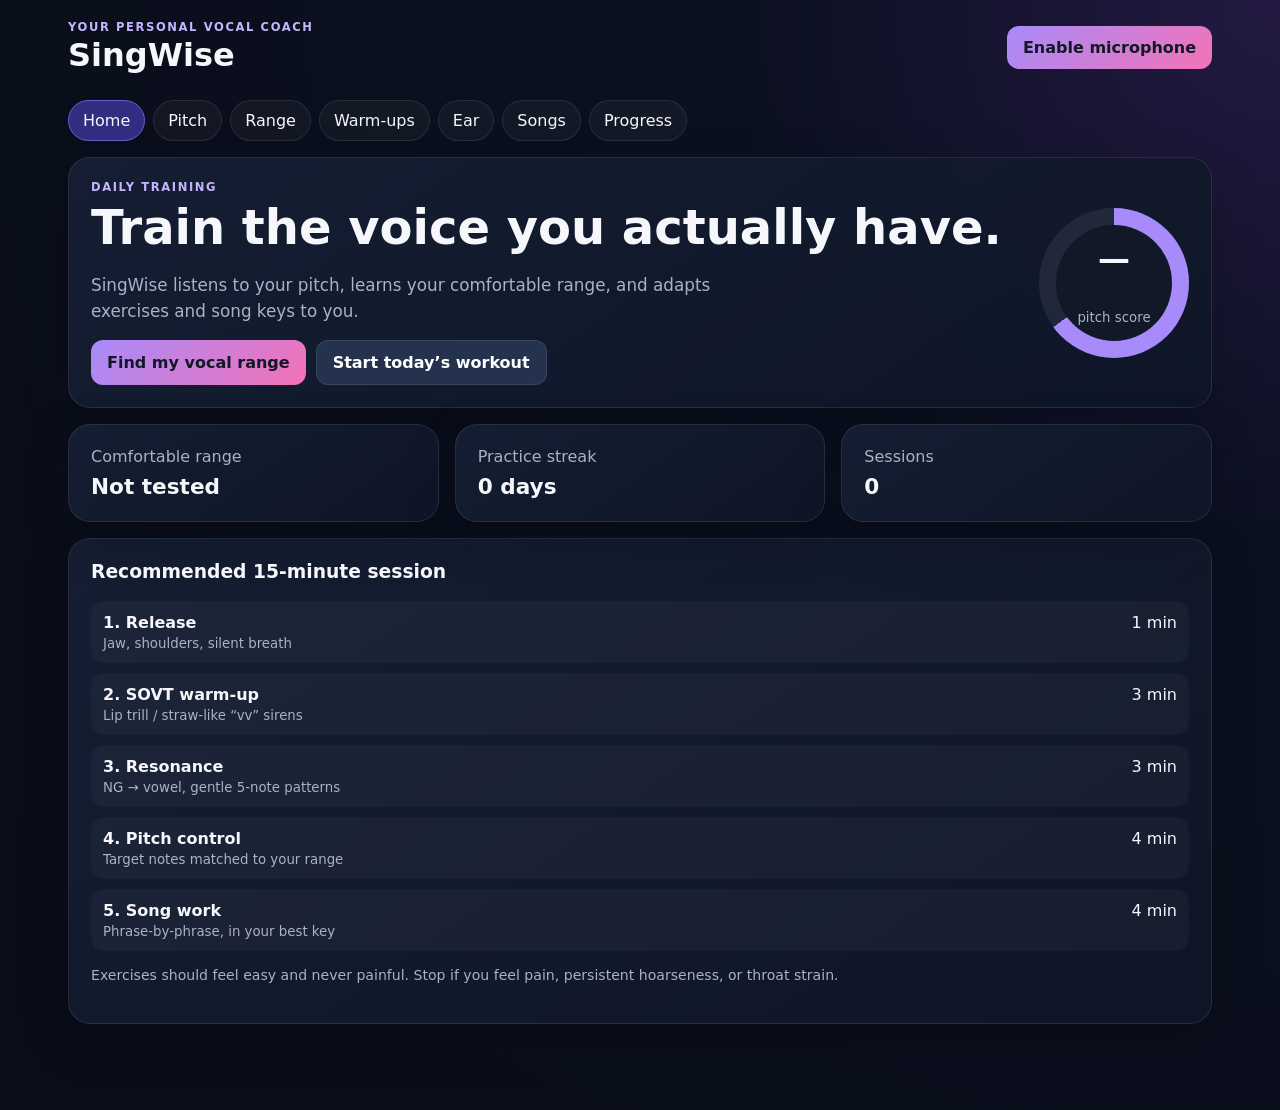
==== index.html @ c4008e93 "Add files via upload" ====
<!DOCTYPE html>
<html lang="en">
<head>
  <meta charset="UTF-8" />
  <meta name="viewport" content="width=device-width, initial-scale=1.0, viewport-fit=cover" />
  <meta name="theme-color" content="#111827" />
  <title>SingWise — Vocal Coach</title>
  <link rel="manifest" href="manifest.json">
  <link rel="stylesheet" href="styles.css" />
</head>
<body>
  <div class="app-shell">
    <header class="topbar">
      <div>
        <div class="eyebrow">YOUR PERSONAL VOCAL COACH</div>
        <h1>SingWise</h1>
      </div>
      <button id="micBtn" class="primary">Enable microphone</button>
    </header>

    <nav class="tabs" id="tabs">
      <button class="tab active" data-screen="home">Home</button>
      <button class="tab" data-screen="pitch">Pitch</button>
      <button class="tab" data-screen="range">Range</button>
      <button class="tab" data-screen="warmups">Warm-ups</button>
      <button class="tab" data-screen="ear">Ear</button>
      <button class="tab" data-screen="songs">Songs</button>
      <button class="tab" data-screen="progress">Progress</button>
    </nav>

    <main>
      <section class="screen active" id="home">
        <div class="hero card">
          <div>
            <div class="eyebrow">DAILY TRAINING</div>
            <h2>Train the voice you actually have.</h2>
            <p>SingWise listens to your pitch, learns your comfortable range, and adapts exercises and song keys to you.</p>
            <div class="hero-actions">
              <button class="primary" data-go="range">Find my vocal range</button>
              <button class="secondary" data-go="warmups">Start today’s workout</button>
            </div>
          </div>
          <div class="score-ring">
            <div><span id="homeScore">—</span><small>pitch score</small></div>
          </div>
        </div>

        <div class="grid three">
          <div class="card stat"><span>Comfortable range</span><strong id="homeRange">Not tested</strong></div>
          <div class="card stat"><span>Practice streak</span><strong id="homeStreak">0 days</strong></div>
          <div class="card stat"><span>Sessions</span><strong id="homeSessions">0</strong></div>
        </div>

        <div class="card">
          <h3>Recommended 15-minute session</h3>
          <div class="routine">
            <div><b>1. Release</b><span>1 min</span><small>Jaw, shoulders, silent breath</small></div>
            <div><b>2. SOVT warm-up</b><span>3 min</span><small>Lip trill / straw-like “vv” sirens</small></div>
            <div><b>3. Resonance</b><span>3 min</span><small>NG → vowel, gentle 5-note patterns</small></div>
            <div><b>4. Pitch control</b><span>4 min</span><small>Target notes matched to your range</small></div>
            <div><b>5. Song work</b><span>4 min</span><small>Phrase-by-phrase, in your best key</small></div>
          </div>
          <p class="note">Exercises should feel easy and never painful. Stop if you feel pain, persistent hoarseness, or throat strain.</p>
        </div>
      </section>

      <section class="screen" id="pitch">
        <div class="grid two">
          <div class="card tuner-card">
            <div class="eyebrow">LIVE TUNER</div>
            <div class="note-display" id="liveNote">—</div>
            <div class="freq" id="liveFreq">0.0 Hz</div>
            <div class="cents-wrap">
              <div class="cents-labels"><span>flat</span><span>in tune</span><span>sharp</span></div>
              <div class="meter"><div class="meter-center"></div><div id="needle" class="needle"></div></div>
            </div>
            <div class="feedback" id="pitchFeedback">Enable the microphone and sing a comfortable note.</div>
          </div>

          <div class="card">
            <div class="eyebrow">MATCH A NOTE</div>
            <h3 id="targetLabel">Target: A3</h3>
            <button class="secondary" id="playTarget">Play target</button>
            <button class="primary" id="newTarget">New target</button>
            <div class="accuracy" id="matchAccuracy">Sing the note after you hear it.</div>
            <div class="mini-controls">
              <label>Difficulty
                <select id="pitchDifficulty">
                  <option value="easy">Beginner</option>
                  <option value="medium">Intermediate</option>
                  <option value="hard">Advanced</option>
                </select>
              </label>
            </div>
          </div>
        </div>
      </section>

      <section class="screen" id="range">
        <div class="card">
          <div class="eyebrow">VOCAL RANGE TEST</div>
          <h2>Find your comfortable singing range</h2>
          <p>This test is intentionally conservative. Sing gently. Do not force the very bottom or top of your voice.</p>
          <div class="range-readout">
            <div><small>Lowest comfortable</small><strong id="lowRange">—</strong></div>
            <div><small>Highest comfortable</small><strong id="highRange">—</strong></div>
            <div><small>Span</small><strong id="rangeSpan">—</strong></div>
          </div>
          <div class="range-buttons">
            <button class="secondary" id="startLow">Test low notes</button>
            <button class="secondary" id="startHigh">Test high notes</button>
            <button class="primary" id="saveRange">Save range</button>
          </div>
          <div class="feedback" id="rangeFeedback">Start with the low-note test, then the high-note test.</div>
        </div>
        <div class="card">
          <h3>What the app does with your range</h3>
          <p>Exercises are shifted into your comfortable zone. Songs receive a suggested key so their melody fits you better. Your range is not used to permanently label your “voice type” because timbre, tessitura and training matter too.</p>
        </div>
      </section>

      <section class="screen" id="warmups">
        <div class="card">
          <div class="eyebrow">GUIDED VOCAL EXERCISES</div>
          <h2>Choose a focus</h2>
          <div class="exercise-filters">
            <button class="chip active" data-filter="all">All</button>
            <button class="chip" data-filter="release">Release</button>
            <button class="chip" data-filter="sovt">SOVT</button>
            <button class="chip" data-filter="resonance">Resonance</button>
            <button class="chip" data-filter="pitch">Pitch</button>
            <button class="chip" data-filter="agility">Agility</button>
            <button class="chip" data-filter="breath">Breath</button>
          </div>
        </div>
        <div id="exerciseList" class="exercise-list"></div>
      </section>

      <section class="screen" id="ear">
        <div class="grid two">
          <div class="card">
            <div class="eyebrow">EAR TRAINING</div>
            <h3>Higher or lower?</h3>
            <p>Listen to two notes and decide whether the second note moved up or down.</p>
            <button class="secondary" id="earPlay">Play notes</button>
            <div class="answer-row">
              <button class="answer" data-ear="down">Lower</button>
              <button class="answer" data-ear="up">Higher</button>
            </div>
            <div class="feedback" id="earFeedback">Press play to begin.</div>
          </div>
          <div class="card">
            <div class="eyebrow">INTERVAL COPYING</div>
            <h3>Hear it. Copy it.</h3>
            <p>The app plays a short two-note interval. Sing the second note after hearing both.</p>
            <button class="secondary" id="intervalPlay">Play interval</button>
            <button class="primary" id="intervalNew">New interval</button>
            <div class="feedback" id="intervalFeedback">Enable microphone for live scoring.</div>
          </div>
        </div>
      </section>

      <section class="screen" id="songs">
        <div class="card">
          <div class="eyebrow">SONG PRACTICE</div>
          <h2>Practice songs in a key that fits you</h2>
          <p>The built-in repertoire uses traditional/public-domain melodies and original practice songs so the app can legally include the notes.</p>
          <div class="song-toolbar">
            <label>Your key shift
              <select id="globalTranspose">
                <option value="-6">-6</option><option value="-5">-5</option><option value="-4">-4</option>
                <option value="-3">-3</option><option value="-2">-2</option><option value="-1">-1</option>
                <option value="0" selected>0</option><option value="1">+1</option><option value="2">+2</option>
                <option value="3">+3</option><option value="4">+4</option><option value="5">+5</option><option value="6">+6</option>
              </select>
            </label>
            <button class="secondary" id="autoKey">Choose best key for my range</button>
          </div>
        </div>
        <div id="songList" class="song-list"></div>
      </section>

      <section class="screen" id="progress">
        <div class="grid three">
          <div class="card stat"><span>Best pitch accuracy</span><strong id="bestPitch">—</strong></div>
          <div class="card stat"><span>Saved range</span><strong id="savedRange">—</strong></div>
          <div class="card stat"><span>Total sessions</span><strong id="totalSessions">0</strong></div>
        </div>
        <div class="card">
          <h3>Training history</h3>
          <div id="history" class="history"></div>
          <button class="danger" id="resetProgress">Reset progress</button>
        </div>
      </section>
    </main>
  </div>

  <div class="modal hidden" id="exerciseModal">
    <div class="modal-card">
      <button class="modal-close" id="modalClose">×</button>
      <div class="eyebrow" id="modalCategory"></div>
      <h2 id="modalTitle"></h2>
      <p id="modalWhy"></p>
      <div class="instruction" id="modalInstruction"></div>
      <div class="pattern" id="modalPattern"></div>
      <div class="modal-actions">
        <button class="secondary" id="exercisePlay">Play pattern</button>
        <button class="primary" id="exerciseDone">Mark complete</button>
      </div>
    </div>
  </div>

  <script src="app.js"></script>
</body>
</html>
---- styles.css ----
:root {
  --bg: #0b1020;
  --panel: #121a2d;
  --panel2: #172136;
  --text: #f6f7fb;
  --muted: #aab2c5;
  --accent: #a78bfa;
  --accent2: #f472b6;
  --good: #34d399;
  --warn: #fbbf24;
  --danger: #fb7185;
  --border: rgba(255,255,255,.09);
}
* { box-sizing: border-box; }
body {
  margin: 0; font-family: Inter, ui-sans-serif, system-ui, -apple-system, BlinkMacSystemFont, "Segoe UI", sans-serif;
  background: radial-gradient(circle at top right, #231942 0, var(--bg) 32%, #090d18 100%);
  color: var(--text); min-height: 100vh;
}
button, select { font: inherit; }
button { cursor: pointer; }
.app-shell { max-width: 1180px; margin: auto; padding: 20px 18px 70px; }
.topbar { display:flex; justify-content:space-between; align-items:center; gap:16px; margin-bottom:18px; }
h1 { margin:2px 0 0; font-size:2rem; }
h2 { font-size:clamp(1.7rem,4vw,3rem); margin:.3rem 0 .8rem; }
h3 { margin-top:0; }
p { color: var(--muted); line-height:1.55; }
.eyebrow { color:#c4b5fd; letter-spacing:.14em; font-size:.72rem; font-weight:800; }
.tabs { display:flex; gap:8px; overflow-x:auto; padding:8px 0 16px; scrollbar-width:none; }
.tab, .chip, .answer {
  border:1px solid var(--border); background:rgba(255,255,255,.04); color:var(--text); border-radius:999px; padding:10px 14px;
}
.tab.active,.chip.active { background:#312e81; border-color:#6d5bd0; }
.screen { display:none; }
.screen.active { display:block; }
.card {
  background:linear-gradient(145deg, rgba(22,31,52,.95), rgba(14,22,39,.95));
  border:1px solid var(--border); border-radius:22px; padding:22px; box-shadow:0 16px 50px rgba(0,0,0,.18);
  margin-bottom:16px;
}
.hero { display:grid; grid-template-columns:1fr auto; gap:24px; align-items:center; }
.hero p { max-width:650px; font-size:1.05rem; }
.hero-actions,.range-buttons,.answer-row,.modal-actions { display:flex; flex-wrap:wrap; gap:10px; margin-top:16px; }
.primary,.secondary,.danger {
  border:0; border-radius:12px; padding:12px 16px; font-weight:800;
}
.primary { background:linear-gradient(135deg,var(--accent),var(--accent2)); color:#111827; }
.secondary { background:#25324e; color:white; border:1px solid var(--border); }
.danger { background:#431c2a; color:#fecdd3; margin-top:14px; }
.score-ring {
  width:150px; aspect-ratio:1; border-radius:50%; display:grid; place-items:center;
  background:conic-gradient(var(--accent) 0 65%, rgba(255,255,255,.07) 65%);
}
.score-ring>div { width:116px; aspect-ratio:1; background:#111827; border-radius:50%; display:grid; place-items:center; text-align:center; }
.score-ring span { font-size:2rem; font-weight:900; display:block; }
.score-ring small { color:var(--muted); }
.grid { display:grid; gap:16px; }
.grid.two { grid-template-columns:repeat(2,minmax(0,1fr)); }
.grid.three { grid-template-columns:repeat(3,minmax(0,1fr)); }
.stat span,.stat small { color:var(--muted); display:block; }
.stat strong { display:block; margin-top:8px; font-size:1.35rem; }
.routine { display:grid; gap:10px; }
.routine>div { display:grid; grid-template-columns:1fr auto; gap:4px 12px; padding:12px; border-radius:14px; background:rgba(255,255,255,.035); }
.routine small { grid-column:1 / -1; color:var(--muted); }
.note { font-size:.88rem; }
.tuner-card { text-align:center; }
.note-display { font-size:5rem; font-weight:900; margin-top:14px; }
.freq { color:var(--muted); margin-top:-8px; }
.cents-wrap { margin:30px 0 20px; }
.cents-labels { display:flex; justify-content:space-between; font-size:.75rem; color:var(--muted); }
.meter { height:16px; background:linear-gradient(90deg,#7f1d1d,#78350f,#065f46,#78350f,#7f1d1d); border-radius:999px; position:relative; margin-top:8px; }
.meter-center { position:absolute; width:2px; height:24px; top:-4px; left:50%; background:#fff; opacity:.7; }
.needle { position:absolute; top:-7px; width:4px; height:30px; background:white; border-radius:4px; left:50%; transition:left .08s linear; box-shadow:0 0 10px white; }
.feedback { background:rgba(255,255,255,.045); border-radius:12px; padding:14px; margin-top:15px; color:#e5e7eb; }
.accuracy { margin-top:18px; font-weight:700; color:#d8b4fe; }
.mini-controls,.song-toolbar { display:flex; gap:12px; flex-wrap:wrap; margin-top:18px; align-items:end; }
label { color:var(--muted); display:grid; gap:6px; }
select { background:#111827; color:white; border:1px solid var(--border); padding:10px; border-radius:10px; }
.range-readout { display:grid; grid-template-columns:repeat(3,1fr); gap:12px; margin:20px 0; }
.range-readout>div { padding:16px; border-radius:14px; background:rgba(255,255,255,.04); }
.range-readout small { display:block; color:var(--muted); }
.range-readout strong { font-size:1.5rem; display:block; margin-top:5px; }
.exercise-filters { display:flex; gap:8px; overflow-x:auto; }
.exercise-list,.song-list { display:grid; grid-template-columns:repeat(2,minmax(0,1fr)); gap:14px; }
.exercise-card,.song-card { background:var(--panel); border:1px solid var(--border); border-radius:18px; padding:18px; }
.exercise-card h3,.song-card h3 { margin:.3rem 0; }
.tag { display:inline-block; font-size:.72rem; font-weight:800; padding:5px 8px; background:#2e1065; color:#ddd6fe; border-radius:999px; }
.exercise-meta,.song-meta { color:var(--muted); font-size:.85rem; }
.exercise-card button,.song-card button { margin-top:12px; }
.history-item { padding:12px 0; border-bottom:1px solid var(--border); }
.modal { position:fixed; inset:0; background:rgba(0,0,0,.72); display:grid; place-items:center; padding:18px; z-index:20; }
.modal.hidden { display:none; }
.modal-card { max-width:620px; width:100%; background:#111827; border:1px solid var(--border); border-radius:24px; padding:24px; position:relative; }
.modal-close { position:absolute; top:10px; right:12px; border:0; background:none; color:white; font-size:2rem; }
.instruction,.pattern { background:rgba(255,255,255,.04); border-radius:14px; padding:14px; margin-top:12px; line-height:1.55; }
@media(max-width:760px){
  .hero,.grid.two,.grid.three,.exercise-list,.song-list { grid-template-columns:1fr; }
  .score-ring { width:120px; }
  .hero { display:block; }
  .score-ring { margin:20px auto 0; }
  .topbar { align-items:flex-start; }
  .topbar .primary { padding:10px 12px; }
  .range-readout { grid-template-columns:1fr; }
}
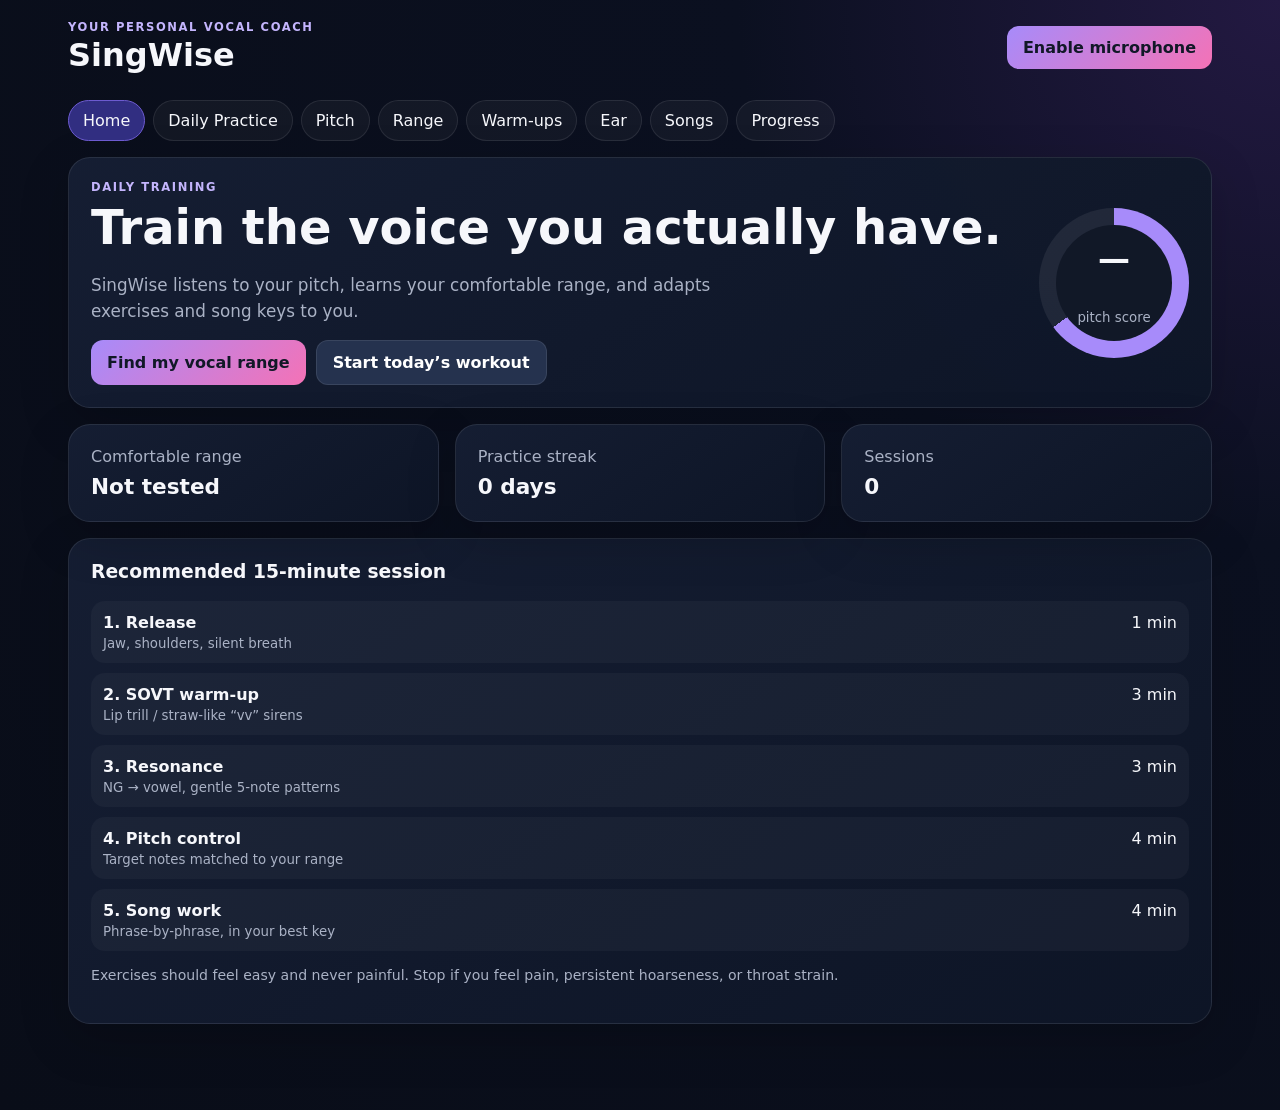
==== commit 6465af2d: "Add files via upload" ====
--- a/index.html
+++ b/index.html
@@ -20,6 +20,7 @@
 
     <nav class="tabs" id="tabs">
       <button class="tab active" data-screen="home">Home</button>
+      <button class="tab" data-screen="daily">Daily Practice</button>
       <button class="tab" data-screen="pitch">Pitch</button>
       <button class="tab" data-screen="range">Range</button>
       <button class="tab" data-screen="warmups">Warm-ups</button>
@@ -37,7 +38,7 @@
             <p>SingWise listens to your pitch, learns your comfortable range, and adapts exercises and song keys to you.</p>
             <div class="hero-actions">
               <button class="primary" data-go="range">Find my vocal range</button>
-              <button class="secondary" data-go="warmups">Start today’s workout</button>
+              <button class="secondary" data-go="daily">Start today’s workout</button>
             </div>
           </div>
           <div class="score-ring">
@@ -61,6 +62,58 @@
             <div><b>5. Song work</b><span>4 min</span><small>Phrase-by-phrase, in your best key</small></div>
           </div>
           <p class="note">Exercises should feel easy and never painful. Stop if you feel pain, persistent hoarseness, or throat strain.</p>
+        </div>
+      </section>
+
+
+      <section class="screen" id="daily">
+        <div class="card daily-hero">
+          <div>
+            <div class="eyebrow">GUIDED DAILY PROGRAMME</div>
+            <h2 id="dailyTitle">Today’s vocal workout</h2>
+            <p id="dailySubtitle">A structured session that moves from release → SOVT → resonance → pitch → agility → song work.</p>
+          </div>
+          <div class="daily-score"><strong id="dailyPoints">0</strong><span>points</span></div>
+        </div>
+
+        <div class="daily-layout">
+          <div class="card">
+            <div class="eyebrow" id="dailyStage">READY</div>
+            <h2 id="dailyExerciseTitle">Press Start</h2>
+            <p id="dailyExerciseWhy">SingWise will guide you through the full practice in order.</p>
+            <div class="daily-progress"><div id="dailyProgressBar"></div></div>
+            <div class="daily-timer" id="dailyTimer">00:00</div>
+            <div class="daily-instruction" id="dailyInstruction">
+              For best results, use the microphone and practise somewhere reasonably quiet.
+            </div>
+            <div class="daily-live-grid">
+              <div><small>Live note</small><strong id="dailyLiveNote">—</strong></div>
+              <div><small>Pitch stability</small><strong id="dailyStability">—</strong></div>
+              <div><small>Pitch score</small><strong id="dailyPitchScore">—</strong></div>
+            </div>
+            <div class="hero-actions">
+              <button class="primary" id="dailyStart">Start daily practice</button>
+              <button class="secondary" id="dailyPlayDemo">Play exercise</button>
+              <button class="secondary" id="dailyRecordBtn">Record this step</button>
+              <button class="secondary" id="dailyNext">Next step</button>
+            </div>
+            <div class="recording-status" id="recordingStatus">Not recording</div>
+          </div>
+
+          <div class="card">
+            <h3>Today’s sequence</h3>
+            <div id="dailySequence" class="daily-sequence"></div>
+          </div>
+        </div>
+
+        <div class="card">
+          <h3>Session score</h3>
+          <div class="grid three">
+            <div class="stat"><span>Pitch accuracy</span><strong id="sessionPitch">—</strong></div>
+            <div class="stat"><span>Control</span><strong id="sessionControl">—</strong></div>
+            <div class="stat"><span>Completed</span><strong id="sessionCompleted">0/0</strong></div>
+          </div>
+          <div id="recordingsList" class="recordings-list"></div>
         </div>
       </section>
 
--- a/styles.css
+++ b/styles.css
@@ -103,3 +103,33 @@
   .topbar .primary { padding:10px 12px; }
   .range-readout { grid-template-columns:1fr; }
 }
+
+.daily-hero{display:flex;align-items:center;justify-content:space-between;gap:20px}
+.daily-score{min-width:110px;text-align:center;padding:18px;border-radius:18px;background:rgba(167,139,250,.12);border:1px solid rgba(167,139,250,.25)}
+.daily-score strong{display:block;font-size:2rem}
+.daily-score span{color:var(--muted);font-size:.85rem}
+.daily-layout{display:grid;grid-template-columns:minmax(0,1.35fr) minmax(280px,.65fr);gap:16px}
+.daily-progress{height:12px;background:rgba(255,255,255,.06);border-radius:999px;overflow:hidden;margin:16px 0}
+.daily-progress>div{height:100%;width:0;background:linear-gradient(90deg,var(--accent),var(--accent2));transition:width .25s ease}
+.daily-timer{font-size:3rem;font-weight:900;letter-spacing:.04em;margin:8px 0}
+.daily-instruction{padding:15px;border-radius:14px;background:rgba(255,255,255,.045);line-height:1.6}
+.daily-live-grid{display:grid;grid-template-columns:repeat(3,1fr);gap:10px;margin-top:14px}
+.daily-live-grid>div{background:rgba(255,255,255,.035);padding:12px;border-radius:12px}
+.daily-live-grid small{display:block;color:var(--muted)}
+.daily-live-grid strong{display:block;font-size:1.25rem;margin-top:4px}
+.daily-sequence{display:grid;gap:9px}
+.daily-step{display:grid;grid-template-columns:30px 1fr auto;gap:10px;align-items:center;padding:10px;border-radius:12px;background:rgba(255,255,255,.03)}
+.daily-step.active{outline:1px solid rgba(167,139,250,.55);background:rgba(167,139,250,.08)}
+.daily-step.done{opacity:.68}
+.daily-step .num{width:28px;height:28px;border-radius:50%;display:grid;place-items:center;background:#25324e;font-weight:800}
+.daily-step small{color:var(--muted)}
+.recording-status{margin-top:12px;color:#d8b4fe;font-weight:700}
+.recordings-list{display:grid;gap:10px;margin-top:15px}
+.recording-item{display:flex;justify-content:space-between;align-items:center;gap:12px;padding:12px;border-radius:12px;background:rgba(255,255,255,.035)}
+.recording-item audio{max-width:240px;width:100%}
+@media(max-width:760px){
+  .daily-layout{grid-template-columns:1fr}
+  .daily-live-grid{grid-template-columns:1fr}
+  .daily-hero{display:block}
+  .daily-score{margin-top:14px}
+}
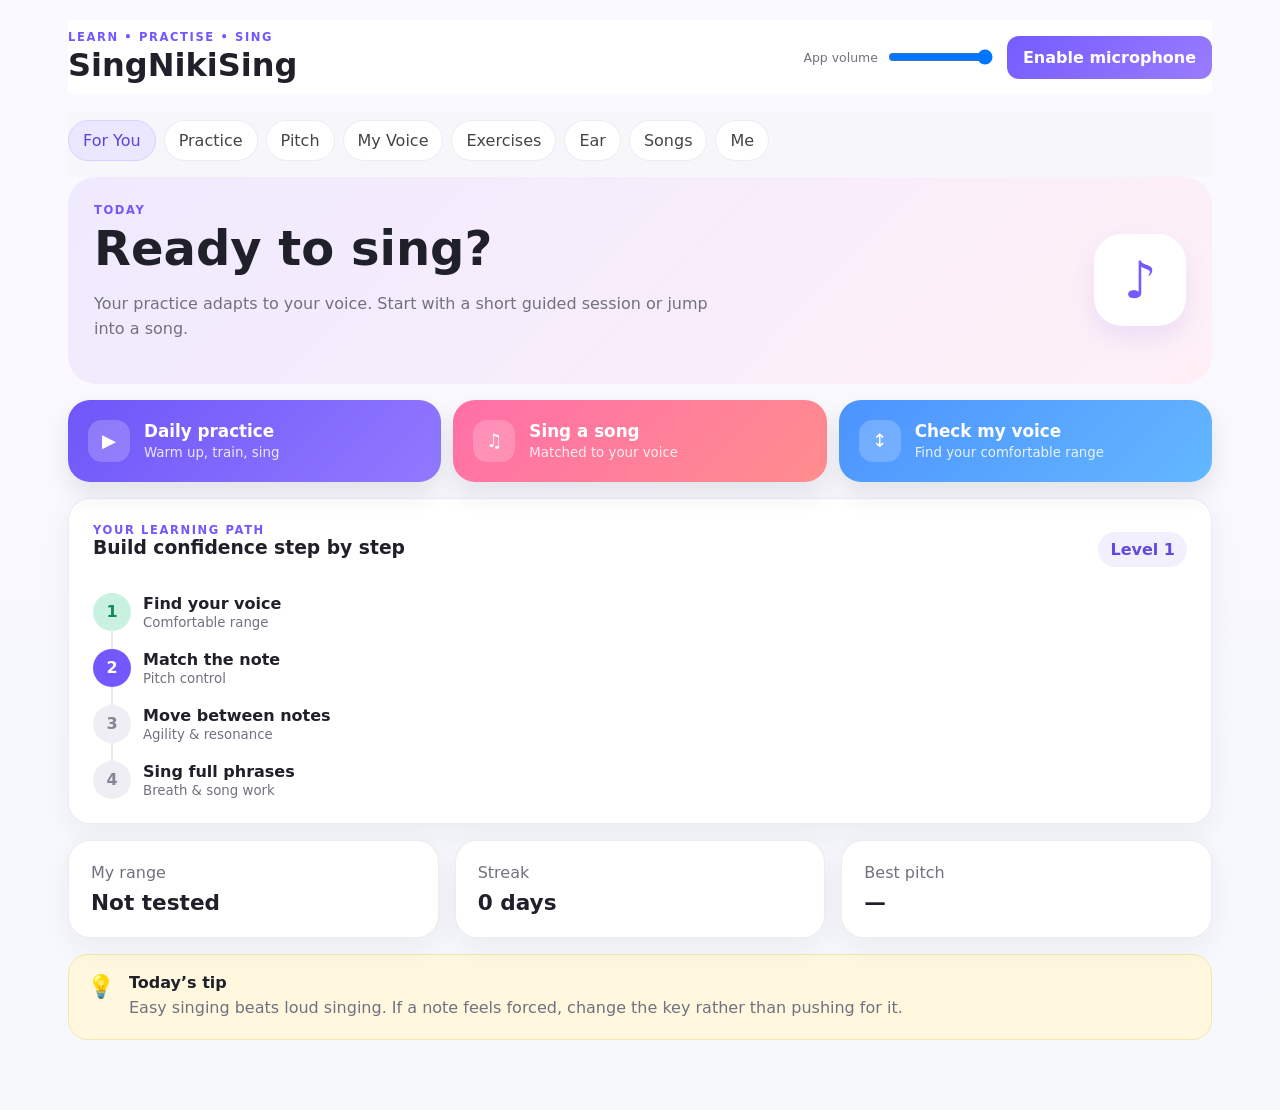
==== commit d5773056: "Add files via upload" ====
--- a/index.html
+++ b/index.html
@@ -4,7 +4,7 @@
   <meta charset="UTF-8" />
   <meta name="viewport" content="width=device-width, initial-scale=1.0, viewport-fit=cover" />
   <meta name="theme-color" content="#111827" />
-  <title>SingWise — Vocal Coach</title>
+  <title>SingNikiSing — Learn to Sing</title>
   <link rel="manifest" href="manifest.json">
   <link rel="stylesheet" href="styles.css" />
 </head>
@@ -12,59 +12,85 @@
   <div class="app-shell">
     <header class="topbar">
       <div>
-        <div class="eyebrow">YOUR PERSONAL VOCAL COACH</div>
-        <h1>SingWise</h1>
+        <div class="eyebrow">LEARN • PRACTISE • SING</div>
+        <h1>SingNikiSing</h1>
       </div>
-      <button id="micBtn" class="primary">Enable microphone</button>
+      <div class="top-actions">
+        <label class="volume-control">App volume
+          <input id="appVolume" type="range" min="20" max="100" value="100" />
+        </label>
+        <button id="micBtn" class="primary">Enable microphone</button>
+      </div>
     </header>
 
     <nav class="tabs" id="tabs">
-      <button class="tab active" data-screen="home">Home</button>
-      <button class="tab" data-screen="daily">Daily Practice</button>
+      <button class="tab active" data-screen="home">For You</button>
+      <button class="tab" data-screen="daily">Practice</button>
       <button class="tab" data-screen="pitch">Pitch</button>
-      <button class="tab" data-screen="range">Range</button>
-      <button class="tab" data-screen="warmups">Warm-ups</button>
+      <button class="tab" data-screen="range">My Voice</button>
+      <button class="tab" data-screen="warmups">Exercises</button>
       <button class="tab" data-screen="ear">Ear</button>
       <button class="tab" data-screen="songs">Songs</button>
-      <button class="tab" data-screen="progress">Progress</button>
+      <button class="tab" data-screen="progress">Me</button>
     </nav>
 
     <main>
+
       <section class="screen active" id="home">
-        <div class="hero card">
+        <div class="welcome-card">
           <div>
-            <div class="eyebrow">DAILY TRAINING</div>
-            <h2>Train the voice you actually have.</h2>
-            <p>SingWise listens to your pitch, learns your comfortable range, and adapts exercises and song keys to you.</p>
-            <div class="hero-actions">
-              <button class="primary" data-go="range">Find my vocal range</button>
-              <button class="secondary" data-go="daily">Start today’s workout</button>
-            </div>
-          </div>
-          <div class="score-ring">
-            <div><span id="homeScore">—</span><small>pitch score</small></div>
+            <div class="eyebrow">TODAY</div>
+            <h2>Ready to sing?</h2>
+            <p>Your practice adapts to your voice. Start with a short guided session or jump into a song.</p>
+          </div>
+          <div class="avatar-note">♪</div>
+        </div>
+
+        <div class="home-actions">
+          <button class="big-action purple" data-go="daily">
+            <span class="action-icon">▶</span>
+            <span><b>Daily practice</b><small>Warm up, train, sing</small></span>
+          </button>
+          <button class="big-action pink" data-go="songs">
+            <span class="action-icon">♫</span>
+            <span><b>Sing a song</b><small>Matched to your voice</small></span>
+          </button>
+          <button class="big-action blue" data-go="range">
+            <span class="action-icon">↕</span>
+            <span><b>Check my voice</b><small>Find your comfortable range</small></span>
+          </button>
+        </div>
+
+        <div class="card path-card">
+          <div class="path-head">
+            <div>
+              <div class="eyebrow">YOUR LEARNING PATH</div>
+              <h3>Build confidence step by step</h3>
+            </div>
+            <div class="level-pill">Level <span id="homeLevel">1</span></div>
+          </div>
+          <div class="learning-path">
+            <div class="path-node done"><span>1</span><div><b>Find your voice</b><small>Comfortable range</small></div></div>
+            <div class="path-line"></div>
+            <div class="path-node current"><span>2</span><div><b>Match the note</b><small>Pitch control</small></div></div>
+            <div class="path-line"></div>
+            <div class="path-node"><span>3</span><div><b>Move between notes</b><small>Agility & resonance</small></div></div>
+            <div class="path-line"></div>
+            <div class="path-node"><span>4</span><div><b>Sing full phrases</b><small>Breath & song work</small></div></div>
           </div>
         </div>
 
         <div class="grid three">
-          <div class="card stat"><span>Comfortable range</span><strong id="homeRange">Not tested</strong></div>
-          <div class="card stat"><span>Practice streak</span><strong id="homeStreak">0 days</strong></div>
-          <div class="card stat"><span>Sessions</span><strong id="homeSessions">0</strong></div>
-        </div>
-
-        <div class="card">
-          <h3>Recommended 15-minute session</h3>
-          <div class="routine">
-            <div><b>1. Release</b><span>1 min</span><small>Jaw, shoulders, silent breath</small></div>
-            <div><b>2. SOVT warm-up</b><span>3 min</span><small>Lip trill / straw-like “vv” sirens</small></div>
-            <div><b>3. Resonance</b><span>3 min</span><small>NG → vowel, gentle 5-note patterns</small></div>
-            <div><b>4. Pitch control</b><span>4 min</span><small>Target notes matched to your range</small></div>
-            <div><b>5. Song work</b><span>4 min</span><small>Phrase-by-phrase, in your best key</small></div>
-          </div>
-          <p class="note">Exercises should feel easy and never painful. Stop if you feel pain, persistent hoarseness, or throat strain.</p>
-        </div>
-      </section>
-
+          <div class="card stat soft"><span>My range</span><strong id="homeRange">Not tested</strong></div>
+          <div class="card stat soft"><span>Streak</span><strong id="homeStreak">0 days</strong></div>
+          <div class="card stat soft"><span>Best pitch</span><strong id="homeScore">—</strong></div>
+        </div>
+
+        <div class="tip-card">
+          <div class="tip-icon">💡</div>
+          <div><b>Today’s tip</b><p>Easy singing beats loud singing. If a note feels forced, change the key rather than pushing for it.</p></div>
+        </div>
+      </section>
 
       <section class="screen" id="daily">
         <div class="card daily-hero">
@@ -126,6 +152,10 @@
             <div class="cents-wrap">
               <div class="cents-labels"><span>flat</span><span>in tune</span><span>sharp</span></div>
               <div class="meter"><div class="meter-center"></div><div id="needle" class="needle"></div></div>
+            </div>
+            <div class="note-lane">
+              <div class="lane-target"></div>
+              <div id="laneDot" class="lane-dot"></div>
             </div>
             <div class="feedback" id="pitchFeedback">Enable the microphone and sing a comfortable note.</div>
           </div>
@@ -160,11 +190,23 @@
             <div><small>Span</small><strong id="rangeSpan">—</strong></div>
           </div>
           <div class="range-buttons">
-            <button class="secondary" id="startLow">Test low notes</button>
-            <button class="secondary" id="startHigh">Test high notes</button>
+            <button class="secondary" id="startLow">Start guided LOW test</button>
+            <button class="secondary" id="startHigh">Start guided HIGH test</button>
+            <button class="secondary" id="replayRangeNote">Replay current note</button>
+            <button class="secondary" id="rangeCantMatch">I can’t comfortably match this note</button>
             <button class="primary" id="saveRange">Save range</button>
           </div>
-          <div class="feedback" id="rangeFeedback">Start with the low-note test, then the high-note test.</div>
+          <div class="range-status-grid">
+            <div><small>Target</small><strong id="rangeTargetDisplay">—</strong></div>
+            <div><small>You are singing</small><strong id="rangeDetectedDisplay">—</strong></div>
+            <div><small>Match</small><strong id="rangeMatchDisplay">—</strong></div>
+          </div>
+          <div class="feedback" id="rangeFeedback">Do the LOW test first, then the HIGH test. Sing only comfortably — never force a note.</div>
+        </div>
+        <div class="card voice-profile-card">
+          <div class="eyebrow">YOUR VOICE PROFILE</div>
+          <h3 id="voiceProfileTitle">Complete the range check</h3>
+          <p id="voiceProfileText">Once both ends are confirmed, SingNikiSing will shift exercises and songs into a more comfortable area for you.</p>
         </div>
         <div class="card">
           <h3>What the app does with your range</h3>
@@ -216,8 +258,8 @@
       <section class="screen" id="songs">
         <div class="card">
           <div class="eyebrow">SONG PRACTICE</div>
-          <h2>Practice songs in a key that fits you</h2>
-          <p>The built-in repertoire uses traditional/public-domain melodies and original practice songs so the app can legally include the notes.</p>
+          <h2>Songs that fit your voice</h2>
+          <p>Choose a song, let the app suggest a comfortable key, then practise the melody one phrase at a time.</p>
           <div class="song-toolbar">
             <label>Your key shift
               <select id="globalTranspose">
--- a/styles.css
+++ b/styles.css
@@ -133,3 +133,138 @@
   .daily-hero{display:block}
   .daily-score{margin-top:14px}
 }
+
+.top-actions{display:flex;align-items:center;gap:12px;flex-wrap:wrap;justify-content:flex-end}
+.volume-control{display:flex;align-items:center;gap:8px;font-size:.78rem;color:var(--muted)}
+.volume-control input{width:105px}
+.range-status-grid{display:grid;grid-template-columns:repeat(3,1fr);gap:10px;margin:16px 0}
+.range-status-grid>div{padding:12px;border-radius:12px;background:rgba(255,255,255,.04)}
+.range-status-grid small{display:block;color:var(--muted)}
+.range-status-grid strong{display:block;font-size:1.4rem;margin-top:4px}
+@media(max-width:760px){
+  .top-actions{align-items:flex-end}
+  .volume-control{display:grid;gap:4px}
+  .range-status-grid{grid-template-columns:1fr}
+}
+
+:root{
+  --bg:#f7f7fb;
+  --panel:#ffffff;
+  --panel2:#ffffff;
+  --text:#20202a;
+  --muted:#71717f;
+  --accent:#7357ff;
+  --accent2:#ff6fa8;
+  --good:#25b67a;
+  --warn:#f1b547;
+  --danger:#e85d75;
+  --border:rgba(35,35,55,.08);
+}
+body{
+  background:linear-gradient(180deg,#faf9ff 0%,#f6f8fc 100%);
+  color:var(--text);
+}
+.card,.exercise-card,.song-card{
+  background:#fff;
+  box-shadow:0 10px 30px rgba(31,35,55,.06);
+}
+p,.stat span,.stat small,.routine small,.song-meta,.exercise-meta,label,.note{color:var(--muted)}
+.topbar{
+  background:rgba(255,255,255,.88);
+  backdrop-filter:blur(12px);
+  position:sticky;
+  top:0;
+  z-index:10;
+  padding:10px 0;
+}
+.tabs{
+  position:sticky;
+  top:72px;
+  z-index:9;
+  background:rgba(247,247,251,.94);
+  backdrop-filter:blur(10px);
+}
+.tab,.chip,.answer{background:#fff;color:#444;border-color:var(--border)}
+.tab.active,.chip.active{background:#ebe7ff;color:#5b45db;border-color:#d9d0ff}
+.secondary{background:#f1efff;color:#5b45db;border:1px solid #e3ddff}
+.primary{background:linear-gradient(135deg,#745cff,#9b7cff);color:#fff}
+.danger{background:#fff0f3;color:#c94863}
+select{background:#fff;color:#333;border:1px solid var(--border)}
+.feedback,.instruction,.pattern,.daily-instruction{background:#f7f6fb;color:#3f4050}
+.eyebrow{color:#7357ff}
+.score-ring{background:conic-gradient(#7357ff 0 65%,#ececf2 65%)}
+.score-ring>div{background:#fff}
+.note-display{color:#3a2db4}
+.meter{background:linear-gradient(90deg,#ffd8e3,#ffe9ba,#c9f1df,#ffe9ba,#ffd8e3)}
+.modal-card{background:#fff;color:var(--text)}
+.modal-close{color:#333}
+
+.welcome-card{
+  display:flex;justify-content:space-between;align-items:center;gap:18px;
+  background:linear-gradient(135deg,#efeaff,#fff0f6);
+  border-radius:28px;padding:26px;margin-bottom:16px;
+}
+.welcome-card h2{margin:.2rem 0 .5rem}
+.welcome-card p{max-width:620px}
+.avatar-note{
+  min-width:92px;height:92px;border-radius:28px;display:grid;place-items:center;
+  font-size:3.2rem;font-weight:900;background:#fff;color:#745cff;
+  box-shadow:0 12px 24px rgba(117,92,255,.12)
+}
+.home-actions{display:grid;grid-template-columns:repeat(3,1fr);gap:12px;margin-bottom:16px}
+.big-action{
+  border:0;border-radius:22px;padding:20px;text-align:left;display:flex;align-items:center;gap:14px;
+  color:#fff;box-shadow:0 12px 24px rgba(35,35,55,.10)
+}
+.big-action b,.big-action small{display:block}
+.big-action b{font-size:1.05rem}
+.big-action small{opacity:.85;margin-top:4px}
+.big-action.purple{background:linear-gradient(135deg,#6e56f9,#9279ff)}
+.big-action.pink{background:linear-gradient(135deg,#ff6fa8,#ff8d8d)}
+.big-action.blue{background:linear-gradient(135deg,#4c93ff,#63b7ff)}
+.action-icon{
+  min-width:42px;height:42px;border-radius:14px;background:rgba(255,255,255,.2);
+  display:grid;place-items:center;font-size:1.15rem
+}
+.path-card{padding:24px}
+.path-head{display:flex;justify-content:space-between;align-items:center;gap:15px}
+.level-pill{background:#f2efff;color:#624add;border-radius:999px;padding:8px 12px;font-weight:800}
+.learning-path{margin-top:16px}
+.path-node{display:flex;align-items:center;gap:12px}
+.path-node>span{
+  width:38px;height:38px;border-radius:50%;display:grid;place-items:center;
+  background:#eeeef4;color:#858595;font-weight:900
+}
+.path-node.current>span{background:#7357ff;color:#fff}
+.path-node.done>span{background:#c9f1df;color:#17885a}
+.path-node small{display:block;color:var(--muted);margin-top:2px}
+.path-line{width:2px;height:18px;background:#e8e8ef;margin-left:18px}
+.soft{background:#fff}
+.tip-card{
+  display:flex;gap:14px;align-items:flex-start;background:#fff8df;border:1px solid #f5e6ad;
+  border-radius:20px;padding:18px
+}
+.tip-card p{margin:.3rem 0 0}
+.tip-icon{font-size:1.4rem}
+.note-lane{
+  height:130px;border-radius:18px;background:linear-gradient(180deg,#f3f0ff,#fff);
+  position:relative;overflow:hidden;margin-top:18px;border:1px solid #ece8ff
+}
+.lane-target{
+  position:absolute;left:50%;top:12px;bottom:12px;width:6px;border-radius:8px;background:#d7cffd;
+  transform:translateX(-50%)
+}
+.lane-dot{
+  position:absolute;left:50%;top:50%;width:24px;height:24px;border-radius:50%;
+  background:#745cff;transform:translate(-50%,-50%);box-shadow:0 8px 18px rgba(116,92,255,.28);
+  transition:left .08s linear
+}
+.voice-profile-card{background:linear-gradient(135deg,#f3efff,#fff)}
+.daily-score{background:#f2efff;border-color:#dfd7ff;color:#5d49cd}
+.daily-live-grid>div,.daily-step,.recording-item{background:#f8f8fb}
+.daily-step.active{background:#f1edff}
+@media(max-width:760px){
+  .home-actions{grid-template-columns:1fr}
+  .welcome-card{align-items:flex-start}
+  .avatar-note{min-width:68px;height:68px;border-radius:20px;font-size:2.3rem}
+}
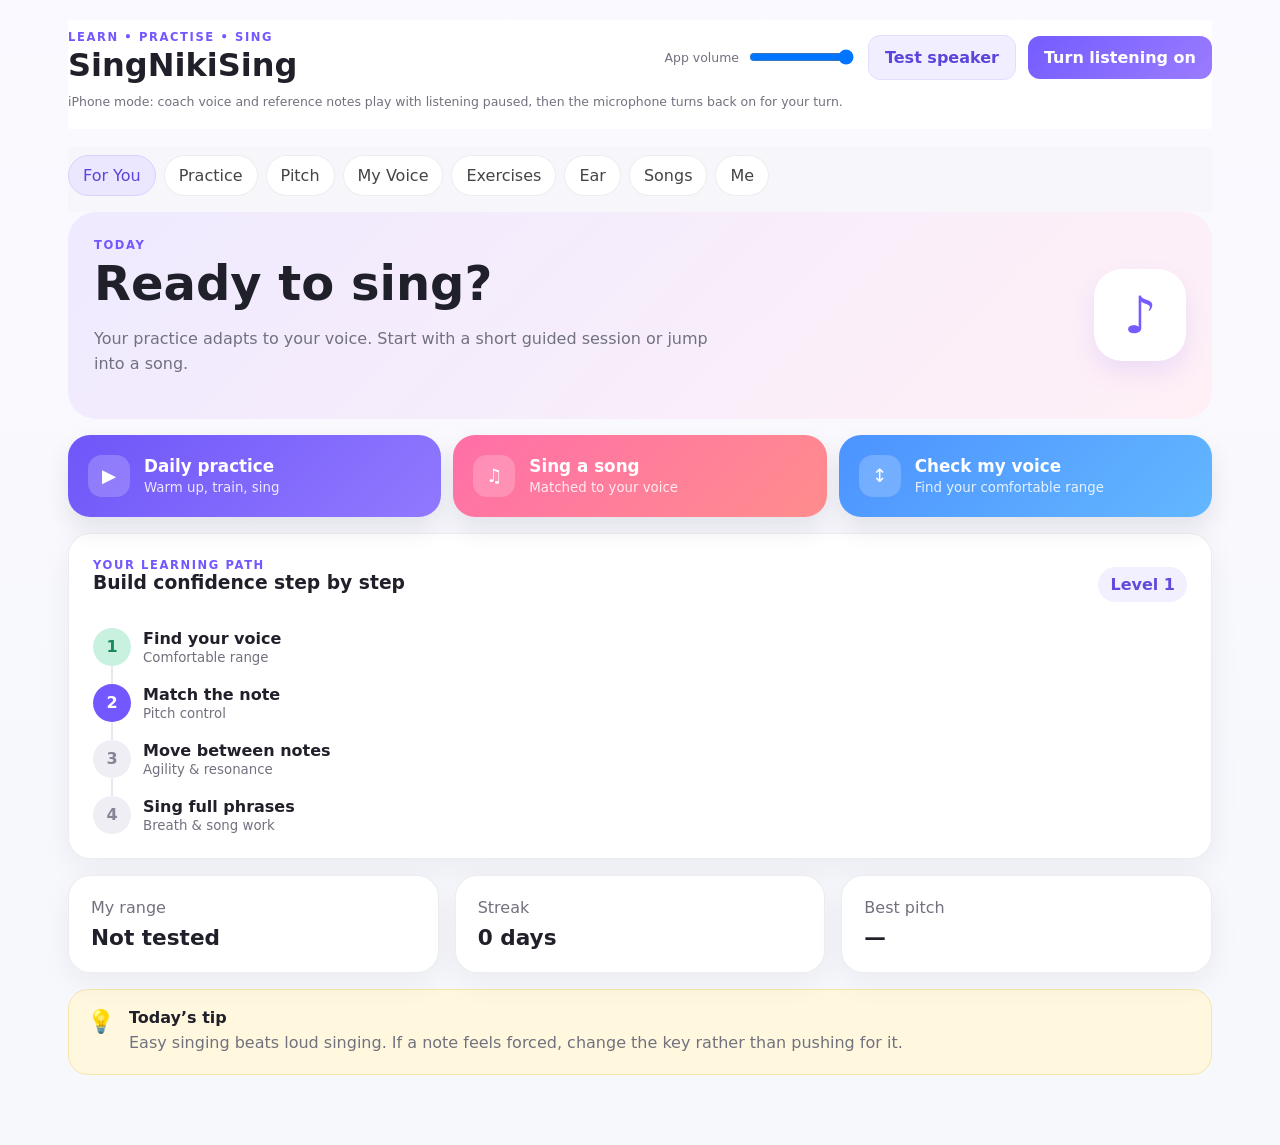
==== commit 5955379b: "Add files via upload" ====
--- a/index.html
+++ b/index.html
@@ -19,7 +19,11 @@
         <label class="volume-control">App volume
           <input id="appVolume" type="range" min="20" max="100" value="100" />
         </label>
-        <button id="micBtn" class="primary">Enable microphone</button>
+        <button id="speakerTest" class="secondary">Test speaker</button>
+        <button id="micBtn" class="primary">Turn listening on</button>
+      </div>
+    <div id="audioModeNotice" class="audio-mode-notice">
+        iPhone mode: coach voice and reference notes play with listening paused, then the microphone turns back on for your turn.
       </div>
     </header>
 
@@ -179,38 +183,77 @@
         </div>
       </section>
 
+
       <section class="screen" id="range">
-        <div class="card">
-          <div class="eyebrow">VOCAL RANGE TEST</div>
-          <h2>Find your comfortable singing range</h2>
-          <p>This test is intentionally conservative. Sing gently. Do not force the very bottom or top of your voice.</p>
-          <div class="range-readout">
-            <div><small>Lowest comfortable</small><strong id="lowRange">—</strong></div>
-            <div><small>Highest comfortable</small><strong id="highRange">—</strong></div>
-            <div><small>Span</small><strong id="rangeSpan">—</strong></div>
-          </div>
-          <div class="range-buttons">
-            <button class="secondary" id="startLow">Start guided LOW test</button>
-            <button class="secondary" id="startHigh">Start guided HIGH test</button>
-            <button class="secondary" id="replayRangeNote">Replay current note</button>
-            <button class="secondary" id="rangeCantMatch">I can’t comfortably match this note</button>
-            <button class="primary" id="saveRange">Save range</button>
-          </div>
-          <div class="range-status-grid">
-            <div><small>Target</small><strong id="rangeTargetDisplay">—</strong></div>
-            <div><small>You are singing</small><strong id="rangeDetectedDisplay">—</strong></div>
-            <div><small>Match</small><strong id="rangeMatchDisplay">—</strong></div>
-          </div>
-          <div class="feedback" id="rangeFeedback">Do the LOW test first, then the HIGH test. Sing only comfortably — never force a note.</div>
-        </div>
-        <div class="card voice-profile-card">
-          <div class="eyebrow">YOUR VOICE PROFILE</div>
-          <h3 id="voiceProfileTitle">Complete the range check</h3>
-          <p id="voiceProfileText">Once both ends are confirmed, SingNikiSing will shift exercises and songs into a more comfortable area for you.</p>
-        </div>
-        <div class="card">
-          <h3>What the app does with your range</h3>
-          <p>Exercises are shifted into your comfortable zone. Songs receive a suggested key so their melody fits you better. Your range is not used to permanently label your “voice type” because timbre, tessitura and training matter too.</p>
+        <div class="voice-test-shell">
+          <div class="coach-card">
+            <div class="coach-avatar">♪</div>
+            <div class="coach-copy">
+              <div class="eyebrow">VOICE CHECK</div>
+              <h2 id="coachTitle">Let’s get to know your voice</h2>
+              <p id="coachText">I’ll guide you through this. You won’t need to figure out what to press next.</p>
+            </div>
+          </div>
+
+          <div class="voice-test-card">
+            <div class="voice-test-progress">
+              <div id="voiceTestProgressBar"></div>
+            </div>
+
+            <div id="voiceStageLabel" class="voice-stage-label">READY</div>
+            <div id="voicePromptBig" class="voice-prompt-big">Tap Start</div>
+
+            <div class="voice-orb-wrap">
+              <div id="voiceOrb" class="voice-orb">
+                <span id="voiceOrbIcon">🎤</span>
+              </div>
+              <div id="voiceListeningText" class="voice-listening-text">Coach is ready</div>
+            </div>
+
+            <div class="voice-meter-wrap">
+              <div class="voice-meter-labels"><span>lower</span><span>target</span><span>higher</span></div>
+              <div class="voice-meter">
+                <div class="voice-meter-target"></div>
+                <div id="voiceMeterDot" class="voice-meter-dot"></div>
+              </div>
+            </div>
+
+            <div class="voice-test-readout">
+              <div><small>Target</small><strong id="rangeTargetDisplay">—</strong></div>
+              <div><small>You</small><strong id="rangeDetectedDisplay">—</strong></div>
+              <div><small>Match</small><strong id="rangeMatchDisplay">—</strong></div>
+            </div>
+
+            <div id="voiceCoachMessage" class="voice-coach-message">
+              This check should feel comfortable. Never push for a note.
+            </div>
+
+            <div class="voice-test-actions">
+              <button class="primary voice-big-btn" id="voiceTestStart">Start voice check</button>
+              <button class="secondary" id="voiceReplayCoach">Repeat instruction</button>
+              <button class="secondary" id="voiceReplayNote">Replay note</button>
+              <button class="secondary" id="voiceCantMatch">That note is uncomfortable</button>
+            </div>
+          </div>
+
+          <div id="voiceResultCard" class="card voice-result-card hidden">
+            <div class="eyebrow">YOUR VOICE</div>
+            <h2 id="voiceResultRange">—</h2>
+            <p id="voiceResultText"></p>
+            <div class="grid three">
+              <div class="stat"><span>Low note</span><strong id="voiceResultLow">—</strong></div>
+              <div class="stat"><span>High note</span><strong id="voiceResultHigh">—</strong></div>
+              <div class="stat"><span>Span</span><strong id="voiceResultSpan">—</strong></div>
+            </div>
+            <button class="primary" id="voiceSaveResult">Use this voice profile</button>
+            <button class="secondary" id="voiceRetest">Test again</button>
+          </div>
+
+          <div class="card voice-profile-card">
+            <div class="eyebrow">CURRENT PROFILE</div>
+            <h3 id="voiceProfileTitle">No voice check saved yet</h3>
+            <p id="voiceProfileText">Once your comfortable range is saved, exercises and song keys will adapt to it.</p>
+          </div>
         </div>
       </section>
 
@@ -250,7 +293,7 @@
             <p>The app plays a short two-note interval. Sing the second note after hearing both.</p>
             <button class="secondary" id="intervalPlay">Play interval</button>
             <button class="primary" id="intervalNew">New interval</button>
-            <div class="feedback" id="intervalFeedback">Enable microphone for live scoring.</div>
+            <div class="feedback" id="intervalFeedback">Turn listening on for live scoring.</div>
           </div>
         </div>
       </section>
--- a/styles.css
+++ b/styles.css
@@ -268,3 +268,66 @@
   .welcome-card{align-items:flex-start}
   .avatar-note{min-width:68px;height:68px;border-radius:20px;font-size:2.3rem}
 }
+
+.audio-mode-notice{
+  width:100%;
+  font-size:.78rem;
+  color:var(--muted);
+  margin-top:-6px;
+  margin-bottom:10px;
+}
+.topbar{flex-wrap:wrap}
+
+.voice-test-shell{max-width:760px;margin:0 auto}
+.coach-card{
+  display:flex;gap:16px;align-items:center;background:linear-gradient(135deg,#eee9ff,#fff1f7);
+  border-radius:26px;padding:22px;margin-bottom:14px
+}
+.coach-avatar{
+  width:72px;height:72px;border-radius:23px;background:#fff;display:grid;place-items:center;
+  color:#7357ff;font-size:2.5rem;font-weight:900;box-shadow:0 10px 24px rgba(80,60,160,.12)
+}
+.coach-copy h2{font-size:1.75rem;margin:.15rem 0 .35rem}
+.coach-copy p{margin:0}
+.voice-test-card{
+  background:#fff;border:1px solid var(--border);border-radius:28px;padding:24px;
+  box-shadow:0 14px 38px rgba(31,35,55,.08);text-align:center
+}
+.voice-test-progress{height:8px;background:#efeff4;border-radius:999px;overflow:hidden;margin-bottom:22px}
+.voice-test-progress>div{height:100%;width:0;background:linear-gradient(90deg,#7357ff,#ff73a8);transition:width .35s ease}
+.voice-stage-label{font-size:.72rem;font-weight:900;letter-spacing:.13em;color:#7357ff}
+.voice-prompt-big{font-size:clamp(1.8rem,6vw,3rem);font-weight:900;margin:8px 0 20px}
+.voice-orb-wrap{display:grid;place-items:center;margin:12px 0 20px}
+.voice-orb{
+  width:128px;height:128px;border-radius:50%;display:grid;place-items:center;
+  background:radial-gradient(circle at 35% 30%,#a996ff,#7357ff);
+  box-shadow:0 18px 42px rgba(115,87,255,.24);transition:.25s ease
+}
+.voice-orb.listening{animation:voicePulse 1.2s infinite}
+.voice-orb.speaking{background:radial-gradient(circle at 35% 30%,#ffb0cf,#ff6fa8)}
+.voice-orb.success{background:radial-gradient(circle at 35% 30%,#7fe0b9,#25b67a)}
+.voice-orb span{font-size:3rem}
+@keyframes voicePulse{0%,100%{transform:scale(1)}50%{transform:scale(1.06)}}
+.voice-listening-text{margin-top:10px;color:var(--muted);font-weight:700}
+.voice-meter-wrap{margin:8px 0 18px}
+.voice-meter-labels{display:flex;justify-content:space-between;font-size:.72rem;color:var(--muted)}
+.voice-meter{height:18px;background:linear-gradient(90deg,#e7edff,#e7f7ef,#e7edff);border-radius:999px;position:relative;margin-top:6px}
+.voice-meter-target{position:absolute;left:50%;top:-3px;width:5px;height:24px;border-radius:6px;background:#7357ff}
+.voice-meter-dot{
+  position:absolute;left:50%;top:50%;width:24px;height:24px;border-radius:50%;background:#ff6fa8;
+  transform:translate(-50%,-50%);box-shadow:0 5px 15px rgba(255,111,168,.26);transition:left .09s linear
+}
+.voice-test-readout{display:grid;grid-template-columns:repeat(3,1fr);gap:10px;margin:14px 0}
+.voice-test-readout>div{background:#f8f8fb;border-radius:14px;padding:12px}
+.voice-test-readout small{display:block;color:var(--muted)}
+.voice-test-readout strong{font-size:1.25rem}
+.voice-coach-message{background:#f6f3ff;border-radius:16px;padding:14px;line-height:1.5;text-align:left}
+.voice-test-actions{display:flex;gap:10px;flex-wrap:wrap;justify-content:center;margin-top:18px}
+.voice-big-btn{min-width:220px;padding:14px 20px}
+.voice-result-card{text-align:center;margin-top:16px}
+.voice-result-card.hidden{display:none}
+@media(max-width:600px){
+  .coach-card{align-items:flex-start}
+  .coach-avatar{width:58px;height:58px;border-radius:18px;font-size:2rem}
+  .voice-test-readout{grid-template-columns:1fr 1fr 1fr}
+}
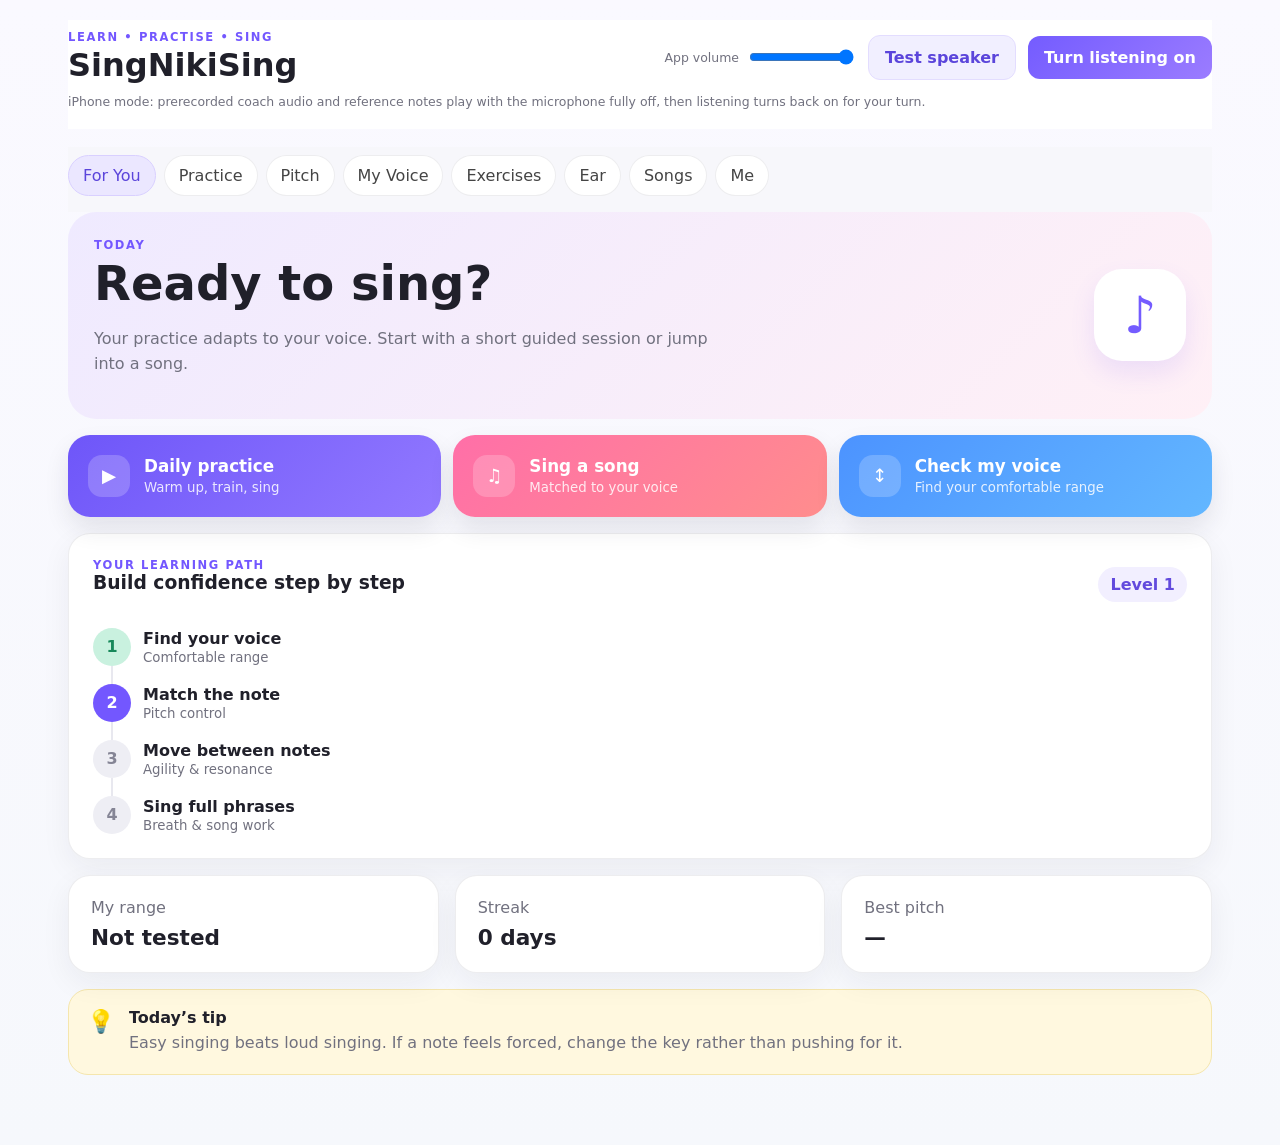
==== commit e834b898: "Add files via upload" ====
--- a/index.html
+++ b/index.html
@@ -23,7 +23,7 @@
         <button id="micBtn" class="primary">Turn listening on</button>
       </div>
     <div id="audioModeNotice" class="audio-mode-notice">
-        iPhone mode: coach voice and reference notes play with listening paused, then the microphone turns back on for your turn.
+        iPhone mode: prerecorded coach audio and reference notes play with the microphone fully off, then listening turns back on for your turn.
       </div>
     </header>
 
@@ -349,5 +349,6 @@
   </div>
 
   <script src="app.js"></script>
+  <audio id="coachAudio" preload="auto"></audio>
 </body>
 </html>
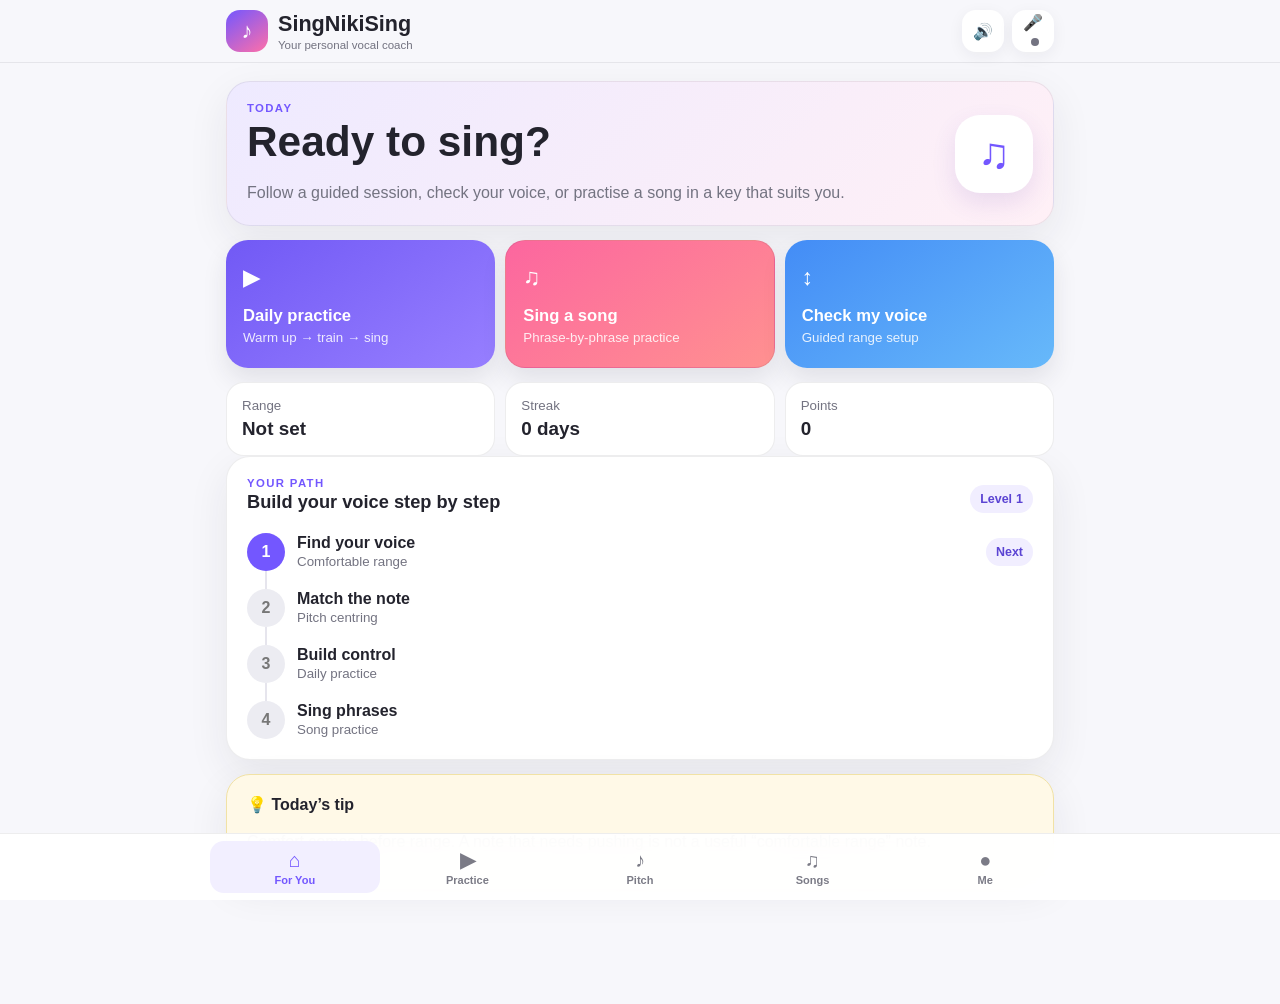
==== commit 6a189b10: "Add files via upload" ====
--- a/index.html
+++ b/index.html
@@ -1,354 +1,674 @@
-<!DOCTYPE html>
+<!doctype html>
 <html lang="en">
 <head>
-  <meta charset="UTF-8" />
-  <meta name="viewport" content="width=device-width, initial-scale=1.0, viewport-fit=cover" />
-  <meta name="theme-color" content="#111827" />
-  <title>SingNikiSing — Learn to Sing</title>
-  <link rel="manifest" href="manifest.json">
-  <link rel="stylesheet" href="styles.css" />
+<meta charset="utf-8">
+<meta name="viewport" content="width=device-width,initial-scale=1,viewport-fit=cover">
+<meta name="theme-color" content="#fbfafc">
+<title>SingNikiSing — Personal Vocal Coach</title>
+<style>
+:root{
+  --bg:#f7f7fb;--surface:#fff;--surface2:#f2f1f7;--ink:#23232d;--muted:#737381;
+  --purple:#7357ff;--purple2:#a590ff;--pink:#ff6fa8;--green:#22b77b;--amber:#eeaa35;
+  --red:#e35e76;--line:rgba(29,29,43,.08);--shadow:0 14px 40px rgba(35,35,55,.08);
+  --radius:24px
+}
+*{box-sizing:border-box}
+html,body{margin:0;background:var(--bg);color:var(--ink);font-family:-apple-system,BlinkMacSystemFont,"SF Pro Text","Segoe UI",sans-serif}
+body{min-height:100vh;padding-bottom:96px}
+button,input,select{font:inherit}
+button{cursor:pointer;-webkit-tap-highlight-color:transparent}
+button:disabled{opacity:.45;cursor:default}
+.app{max-width:860px;margin:auto;padding:0 16px}
+header{
+  position:sticky;top:0;z-index:20;background:rgba(247,247,251,.92);backdrop-filter:blur(18px);
+  padding:calc(10px + env(safe-area-inset-top)) 0 10px;border-bottom:1px solid var(--line)
+}
+.header-row{display:flex;align-items:center;justify-content:space-between;gap:12px}
+.brand{display:flex;align-items:center;gap:10px}
+.logo{width:42px;height:42px;border-radius:14px;background:linear-gradient(145deg,var(--purple),var(--pink));color:#fff;display:grid;place-items:center;font-size:22px;font-weight:900}
+.brand h1{font-size:1.35rem;margin:0}
+.brand small{display:block;color:var(--muted);font-size:.72rem;margin-top:2px}
+.header-actions{display:flex;align-items:center;gap:8px}
+.icon-btn{width:42px;height:42px;border:0;border-radius:14px;background:#fff;box-shadow:0 4px 16px rgba(35,35,55,.06);color:var(--ink)}
+.mic-dot{width:8px;height:8px;border-radius:50%;background:var(--muted);display:inline-block;margin-left:3px}
+.mic-dot.on{background:var(--green);box-shadow:0 0 0 4px rgba(34,183,123,.13)}
+.screen{display:none;padding:18px 0}
+.screen.active{display:block}
+.eyebrow{font-size:.71rem;font-weight:850;letter-spacing:.12em;color:var(--purple)}
+h2{font-size:clamp(1.75rem,7vw,2.65rem);line-height:1.08;margin:.3rem 0 .7rem}
+h3{font-size:1.14rem;margin:.1rem 0 .5rem}
+p{color:var(--muted);line-height:1.55}
+.card{background:var(--surface);border:1px solid var(--line);border-radius:var(--radius);padding:20px;box-shadow:var(--shadow);margin-bottom:14px}
+.hero{background:linear-gradient(135deg,#eeeaff,#fff0f6);display:flex;justify-content:space-between;gap:14px;align-items:center}
+.hero p{margin-bottom:0}
+.hero-note{flex:none;width:78px;height:78px;border-radius:25px;background:#fff;color:var(--purple);display:grid;place-items:center;font-size:2.7rem;font-weight:900;box-shadow:0 10px 25px rgba(90,60,180,.12)}
+.quick-grid{display:grid;grid-template-columns:repeat(3,1fr);gap:10px;margin-bottom:14px}
+.quick{border:0;color:#fff;border-radius:22px;padding:17px;text-align:left;min-height:128px;box-shadow:0 12px 24px rgba(35,35,55,.10)}
+.quick b,.quick small{display:block}.quick b{font-size:1.04rem;margin-top:15px}.quick small{opacity:.86;margin-top:4px}
+.quick .qicon{font-size:1.45rem}
+.quick.practice{background:linear-gradient(145deg,#7159f5,#977fff)}
+.quick.song{background:linear-gradient(145deg,#fc669f,#ff9190)}
+.quick.voice{background:linear-gradient(145deg,#438cf6,#67b9fa)}
+.stats{display:grid;grid-template-columns:repeat(3,1fr);gap:10px}
+.stat{background:#fff;border-radius:18px;padding:15px;border:1px solid var(--line)}
+.stat small{color:var(--muted);display:block}.stat strong{font-size:1.18rem;display:block;margin-top:5px}
+.path{display:grid;gap:0;margin-top:12px}
+.path-node{display:grid;grid-template-columns:38px 1fr auto;gap:12px;align-items:center}
+.path-num{width:38px;height:38px;border-radius:50%;display:grid;place-items:center;background:#ececf2;color:#777;font-weight:900}
+.path-node.current .path-num{background:var(--purple);color:#fff}.path-node.done .path-num{background:#d5f5e7;color:#13875a}
+.path-node small{display:block;color:var(--muted);margin-top:2px}.path-line{width:2px;height:18px;background:#e6e5ed;margin-left:18px}
+.pill{display:inline-flex;align-items:center;border-radius:999px;background:#f1eeff;color:#5b44d3;padding:7px 10px;font-size:.78rem;font-weight:800}
+.primary,.secondary,.ghost,.danger{border:0;border-radius:14px;padding:13px 16px;font-weight:800}
+.primary{background:linear-gradient(135deg,var(--purple),#8c72ff);color:#fff}
+.secondary{background:#efedff;color:#5c48cc}
+.ghost{background:#f3f3f7;color:#4f4f5c}
+.danger{background:#fff0f3;color:#c74460}
+.actions{display:flex;gap:9px;flex-wrap:wrap;margin-top:16px}
+.full{width:100%}
+.center{text-align:center}
+.coach-card{background:linear-gradient(135deg,#eee9ff,#fff1f7);display:flex;align-items:center;gap:14px}
+.coach-avatar{width:64px;height:64px;border-radius:21px;background:#fff;display:grid;place-items:center;font-size:2rem;color:var(--purple);box-shadow:0 8px 20px rgba(90,60,180,.12)}
+.progress-track{height:8px;background:#ececf2;border-radius:999px;overflow:hidden}.progress-fill{height:100%;width:0;background:linear-gradient(90deg,var(--purple),var(--pink));transition:width .3s}
+.big-prompt{font-size:clamp(1.75rem,8vw,2.7rem);font-weight:900;text-align:center;margin:16px 0 8px}
+.orb{width:120px;height:120px;margin:18px auto 8px;border-radius:50%;display:grid;place-items:center;background:radial-gradient(circle at 35% 30%,#a996ff,#7357ff);color:#fff;font-size:2.6rem;box-shadow:0 18px 42px rgba(115,87,255,.24);transition:.2s}
+.orb.listening{animation:pulse 1.2s infinite}.orb.speaking{background:radial-gradient(circle at 35% 30%,#ffb4d0,#ff6fa8)}.orb.good{background:radial-gradient(circle at 35% 30%,#78dfb5,#22b77b)}
+@keyframes pulse{50%{transform:scale(1.06)}}
+.status-text{text-align:center;color:var(--muted);font-weight:750}
+.pitch-lane{margin:18px 0}.lane-labels{display:flex;justify-content:space-between;color:var(--muted);font-size:.72rem}.lane{height:18px;border-radius:999px;background:linear-gradient(90deg,#e8edff,#ddf4e9,#e8edff);position:relative;margin-top:6px}
+.lane-target{position:absolute;left:50%;top:-3px;width:5px;height:24px;background:var(--purple);border-radius:6px}.lane-dot{position:absolute;left:50%;top:50%;width:24px;height:24px;border-radius:50%;background:var(--pink);transform:translate(-50%,-50%);transition:left .08s}
+.readouts{display:grid;grid-template-columns:repeat(3,1fr);gap:9px}.readout{background:#f7f7fa;border-radius:14px;padding:11px;text-align:center}.readout small{display:block;color:var(--muted)}.readout strong{font-size:1.25rem}
+.coach-message{margin-top:14px;background:#f5f2ff;border-radius:16px;padding:14px;line-height:1.5;color:#454454}
+.voice-result{background:linear-gradient(135deg,#f0edff,#fff)}
+.daily-stage{display:flex;justify-content:space-between;gap:12px;align-items:flex-start}
+.points{background:#f1eeff;color:#5d49d1;border-radius:18px;padding:11px 14px;text-align:center}.points strong{display:block;font-size:1.5rem}
+.timer{font-size:2.7rem;font-weight:900;margin:12px 0}
+.sequence{display:grid;gap:8px}.seq{display:grid;grid-template-columns:32px 1fr auto;gap:10px;align-items:center;background:#f7f7fa;border-radius:13px;padding:10px}.seq .n{width:30px;height:30px;border-radius:50%;display:grid;place-items:center;background:#e9e9ef;font-weight:850}.seq.active{outline:2px solid #d8d0ff;background:#f4f1ff}.seq.done .n{background:#d8f4e8;color:#16865a}.seq small{color:var(--muted)}
+.live-grid{display:grid;grid-template-columns:repeat(3,1fr);gap:9px;margin:14px 0}.live-grid .readout{background:#f7f7fa}
+.scorebar{height:10px;border-radius:999px;background:#ececf2;overflow:hidden}.scorebar>div{height:100%;background:linear-gradient(90deg,var(--pink),var(--purple));width:0;transition:width .2s}
+.exercise-grid,.song-grid{display:grid;grid-template-columns:repeat(2,1fr);gap:11px}.exercise,.song{background:#fff;border:1px solid var(--line);border-radius:20px;padding:17px}.tag{display:inline-block;padding:5px 8px;border-radius:999px;background:#f0edff;color:#5b46d1;font-size:.69rem;font-weight:850;letter-spacing:.05em}.exercise p,.song p{font-size:.9rem}.meta{color:var(--muted);font-size:.79rem}
+.song .rangefit{font-weight:800;font-size:.82rem;margin-top:9px}.fit{color:var(--green)}.nofit{color:var(--amber)}
+.note-display{text-align:center;font-size:5.2rem;font-weight:950;color:#4937b8;line-height:1;margin:14px 0 3px}.freq{text-align:center;color:var(--muted)}
+.settings-row{display:flex;justify-content:space-between;align-items:center;gap:12px;padding:12px 0;border-bottom:1px solid var(--line)}.settings-row:last-child{border:0}
+select,input[type=range]{max-width:100%}select{padding:10px;border-radius:12px;border:1px solid var(--line);background:#fff;color:var(--ink)}
+.recording{display:flex;align-items:center;gap:10px;background:#f7f7fa;padding:10px;border-radius:13px;margin-top:8px}.recording audio{width:100%;min-width:0}
+.history-item{padding:12px 0;border-bottom:1px solid var(--line)}.history-item:last-child{border:0}
+.toast{position:fixed;left:50%;bottom:102px;transform:translateX(-50%) translateY(20px);background:#262633;color:#fff;border-radius:999px;padding:10px 15px;font-size:.84rem;font-weight:750;opacity:0;pointer-events:none;transition:.2s;z-index:50;max-width:90%;text-align:center}.toast.show{opacity:1;transform:translateX(-50%) translateY(0)}
+.bottom-nav{position:fixed;left:0;right:0;bottom:0;z-index:30;background:rgba(255,255,255,.94);backdrop-filter:blur(18px);border-top:1px solid var(--line);padding:7px 8px calc(7px + env(safe-area-inset-bottom))}
+.bottom-inner{max-width:860px;margin:auto;display:grid;grid-template-columns:repeat(5,1fr);gap:3px}
+.nav-btn{border:0;background:transparent;color:#7b7b86;border-radius:14px;padding:7px 4px;font-size:.69rem;font-weight:750}.nav-btn span{display:block;font-size:1.25rem;margin-bottom:2px}.nav-btn.active{color:var(--purple);background:#f2efff}
+.modal{position:fixed;inset:0;background:rgba(20,20,30,.5);z-index:60;display:grid;place-items:end center;padding:16px}.modal.hidden{display:none}.sheet{background:#fff;border-radius:28px 28px 18px 18px;padding:20px;width:min(680px,100%);max-height:86vh;overflow:auto}.sheet-head{display:flex;justify-content:space-between;gap:10px}.close{width:38px;height:38px;border:0;border-radius:50%;background:#f0f0f4}
+.selftest{font-family:ui-monospace,monospace;white-space:pre-wrap;font-size:12px}
+@media(max-width:650px){
+ .quick-grid,.exercise-grid,.song-grid{grid-template-columns:1fr}.quick{min-height:96px}.stats{grid-template-columns:repeat(3,1fr)}
+ .hero-note{width:62px;height:62px;border-radius:20px;font-size:2.1rem}.card{padding:17px}.readouts,.live-grid{grid-template-columns:repeat(3,1fr)}
+}
+</style>
 </head>
 <body>
-  <div class="app-shell">
-    <header class="topbar">
-      <div>
-        <div class="eyebrow">LEARN • PRACTISE • SING</div>
-        <h1>SingNikiSing</h1>
-      </div>
-      <div class="top-actions">
-        <label class="volume-control">App volume
-          <input id="appVolume" type="range" min="20" max="100" value="100" />
-        </label>
-        <button id="speakerTest" class="secondary">Test speaker</button>
-        <button id="micBtn" class="primary">Turn listening on</button>
-      </div>
-    <div id="audioModeNotice" class="audio-mode-notice">
-        iPhone mode: prerecorded coach audio and reference notes play with the microphone fully off, then listening turns back on for your turn.
-      </div>
-    </header>
-
-    <nav class="tabs" id="tabs">
-      <button class="tab active" data-screen="home">For You</button>
-      <button class="tab" data-screen="daily">Practice</button>
-      <button class="tab" data-screen="pitch">Pitch</button>
-      <button class="tab" data-screen="range">My Voice</button>
-      <button class="tab" data-screen="warmups">Exercises</button>
-      <button class="tab" data-screen="ear">Ear</button>
-      <button class="tab" data-screen="songs">Songs</button>
-      <button class="tab" data-screen="progress">Me</button>
-    </nav>
-
-    <main>
-
-      <section class="screen active" id="home">
-        <div class="welcome-card">
-          <div>
-            <div class="eyebrow">TODAY</div>
-            <h2>Ready to sing?</h2>
-            <p>Your practice adapts to your voice. Start with a short guided session or jump into a song.</p>
-          </div>
-          <div class="avatar-note">♪</div>
-        </div>
-
-        <div class="home-actions">
-          <button class="big-action purple" data-go="daily">
-            <span class="action-icon">▶</span>
-            <span><b>Daily practice</b><small>Warm up, train, sing</small></span>
-          </button>
-          <button class="big-action pink" data-go="songs">
-            <span class="action-icon">♫</span>
-            <span><b>Sing a song</b><small>Matched to your voice</small></span>
-          </button>
-          <button class="big-action blue" data-go="range">
-            <span class="action-icon">↕</span>
-            <span><b>Check my voice</b><small>Find your comfortable range</small></span>
-          </button>
-        </div>
-
-        <div class="card path-card">
-          <div class="path-head">
-            <div>
-              <div class="eyebrow">YOUR LEARNING PATH</div>
-              <h3>Build confidence step by step</h3>
-            </div>
-            <div class="level-pill">Level <span id="homeLevel">1</span></div>
-          </div>
-          <div class="learning-path">
-            <div class="path-node done"><span>1</span><div><b>Find your voice</b><small>Comfortable range</small></div></div>
-            <div class="path-line"></div>
-            <div class="path-node current"><span>2</span><div><b>Match the note</b><small>Pitch control</small></div></div>
-            <div class="path-line"></div>
-            <div class="path-node"><span>3</span><div><b>Move between notes</b><small>Agility & resonance</small></div></div>
-            <div class="path-line"></div>
-            <div class="path-node"><span>4</span><div><b>Sing full phrases</b><small>Breath & song work</small></div></div>
-          </div>
-        </div>
-
-        <div class="grid three">
-          <div class="card stat soft"><span>My range</span><strong id="homeRange">Not tested</strong></div>
-          <div class="card stat soft"><span>Streak</span><strong id="homeStreak">0 days</strong></div>
-          <div class="card stat soft"><span>Best pitch</span><strong id="homeScore">—</strong></div>
-        </div>
-
-        <div class="tip-card">
-          <div class="tip-icon">💡</div>
-          <div><b>Today’s tip</b><p>Easy singing beats loud singing. If a note feels forced, change the key rather than pushing for it.</p></div>
-        </div>
-      </section>
-
-      <section class="screen" id="daily">
-        <div class="card daily-hero">
-          <div>
-            <div class="eyebrow">GUIDED DAILY PROGRAMME</div>
-            <h2 id="dailyTitle">Today’s vocal workout</h2>
-            <p id="dailySubtitle">A structured session that moves from release → SOVT → resonance → pitch → agility → song work.</p>
-          </div>
-          <div class="daily-score"><strong id="dailyPoints">0</strong><span>points</span></div>
-        </div>
-
-        <div class="daily-layout">
-          <div class="card">
-            <div class="eyebrow" id="dailyStage">READY</div>
-            <h2 id="dailyExerciseTitle">Press Start</h2>
-            <p id="dailyExerciseWhy">SingWise will guide you through the full practice in order.</p>
-            <div class="daily-progress"><div id="dailyProgressBar"></div></div>
-            <div class="daily-timer" id="dailyTimer">00:00</div>
-            <div class="daily-instruction" id="dailyInstruction">
-              For best results, use the microphone and practise somewhere reasonably quiet.
-            </div>
-            <div class="daily-live-grid">
-              <div><small>Live note</small><strong id="dailyLiveNote">—</strong></div>
-              <div><small>Pitch stability</small><strong id="dailyStability">—</strong></div>
-              <div><small>Pitch score</small><strong id="dailyPitchScore">—</strong></div>
-            </div>
-            <div class="hero-actions">
-              <button class="primary" id="dailyStart">Start daily practice</button>
-              <button class="secondary" id="dailyPlayDemo">Play exercise</button>
-              <button class="secondary" id="dailyRecordBtn">Record this step</button>
-              <button class="secondary" id="dailyNext">Next step</button>
-            </div>
-            <div class="recording-status" id="recordingStatus">Not recording</div>
-          </div>
-
-          <div class="card">
-            <h3>Today’s sequence</h3>
-            <div id="dailySequence" class="daily-sequence"></div>
-          </div>
-        </div>
-
-        <div class="card">
-          <h3>Session score</h3>
-          <div class="grid three">
-            <div class="stat"><span>Pitch accuracy</span><strong id="sessionPitch">—</strong></div>
-            <div class="stat"><span>Control</span><strong id="sessionControl">—</strong></div>
-            <div class="stat"><span>Completed</span><strong id="sessionCompleted">0/0</strong></div>
-          </div>
-          <div id="recordingsList" class="recordings-list"></div>
-        </div>
-      </section>
-
-      <section class="screen" id="pitch">
-        <div class="grid two">
-          <div class="card tuner-card">
-            <div class="eyebrow">LIVE TUNER</div>
-            <div class="note-display" id="liveNote">—</div>
-            <div class="freq" id="liveFreq">0.0 Hz</div>
-            <div class="cents-wrap">
-              <div class="cents-labels"><span>flat</span><span>in tune</span><span>sharp</span></div>
-              <div class="meter"><div class="meter-center"></div><div id="needle" class="needle"></div></div>
-            </div>
-            <div class="note-lane">
-              <div class="lane-target"></div>
-              <div id="laneDot" class="lane-dot"></div>
-            </div>
-            <div class="feedback" id="pitchFeedback">Enable the microphone and sing a comfortable note.</div>
-          </div>
-
-          <div class="card">
-            <div class="eyebrow">MATCH A NOTE</div>
-            <h3 id="targetLabel">Target: A3</h3>
-            <button class="secondary" id="playTarget">Play target</button>
-            <button class="primary" id="newTarget">New target</button>
-            <div class="accuracy" id="matchAccuracy">Sing the note after you hear it.</div>
-            <div class="mini-controls">
-              <label>Difficulty
-                <select id="pitchDifficulty">
-                  <option value="easy">Beginner</option>
-                  <option value="medium">Intermediate</option>
-                  <option value="hard">Advanced</option>
-                </select>
-              </label>
-            </div>
-          </div>
-        </div>
-      </section>
-
-
-      <section class="screen" id="range">
-        <div class="voice-test-shell">
-          <div class="coach-card">
-            <div class="coach-avatar">♪</div>
-            <div class="coach-copy">
-              <div class="eyebrow">VOICE CHECK</div>
-              <h2 id="coachTitle">Let’s get to know your voice</h2>
-              <p id="coachText">I’ll guide you through this. You won’t need to figure out what to press next.</p>
-            </div>
-          </div>
-
-          <div class="voice-test-card">
-            <div class="voice-test-progress">
-              <div id="voiceTestProgressBar"></div>
-            </div>
-
-            <div id="voiceStageLabel" class="voice-stage-label">READY</div>
-            <div id="voicePromptBig" class="voice-prompt-big">Tap Start</div>
-
-            <div class="voice-orb-wrap">
-              <div id="voiceOrb" class="voice-orb">
-                <span id="voiceOrbIcon">🎤</span>
-              </div>
-              <div id="voiceListeningText" class="voice-listening-text">Coach is ready</div>
-            </div>
-
-            <div class="voice-meter-wrap">
-              <div class="voice-meter-labels"><span>lower</span><span>target</span><span>higher</span></div>
-              <div class="voice-meter">
-                <div class="voice-meter-target"></div>
-                <div id="voiceMeterDot" class="voice-meter-dot"></div>
-              </div>
-            </div>
-
-            <div class="voice-test-readout">
-              <div><small>Target</small><strong id="rangeTargetDisplay">—</strong></div>
-              <div><small>You</small><strong id="rangeDetectedDisplay">—</strong></div>
-              <div><small>Match</small><strong id="rangeMatchDisplay">—</strong></div>
-            </div>
-
-            <div id="voiceCoachMessage" class="voice-coach-message">
-              This check should feel comfortable. Never push for a note.
-            </div>
-
-            <div class="voice-test-actions">
-              <button class="primary voice-big-btn" id="voiceTestStart">Start voice check</button>
-              <button class="secondary" id="voiceReplayCoach">Repeat instruction</button>
-              <button class="secondary" id="voiceReplayNote">Replay note</button>
-              <button class="secondary" id="voiceCantMatch">That note is uncomfortable</button>
-            </div>
-          </div>
-
-          <div id="voiceResultCard" class="card voice-result-card hidden">
-            <div class="eyebrow">YOUR VOICE</div>
-            <h2 id="voiceResultRange">—</h2>
-            <p id="voiceResultText"></p>
-            <div class="grid three">
-              <div class="stat"><span>Low note</span><strong id="voiceResultLow">—</strong></div>
-              <div class="stat"><span>High note</span><strong id="voiceResultHigh">—</strong></div>
-              <div class="stat"><span>Span</span><strong id="voiceResultSpan">—</strong></div>
-            </div>
-            <button class="primary" id="voiceSaveResult">Use this voice profile</button>
-            <button class="secondary" id="voiceRetest">Test again</button>
-          </div>
-
-          <div class="card voice-profile-card">
-            <div class="eyebrow">CURRENT PROFILE</div>
-            <h3 id="voiceProfileTitle">No voice check saved yet</h3>
-            <p id="voiceProfileText">Once your comfortable range is saved, exercises and song keys will adapt to it.</p>
-          </div>
-        </div>
-      </section>
-
-      <section class="screen" id="warmups">
-        <div class="card">
-          <div class="eyebrow">GUIDED VOCAL EXERCISES</div>
-          <h2>Choose a focus</h2>
-          <div class="exercise-filters">
-            <button class="chip active" data-filter="all">All</button>
-            <button class="chip" data-filter="release">Release</button>
-            <button class="chip" data-filter="sovt">SOVT</button>
-            <button class="chip" data-filter="resonance">Resonance</button>
-            <button class="chip" data-filter="pitch">Pitch</button>
-            <button class="chip" data-filter="agility">Agility</button>
-            <button class="chip" data-filter="breath">Breath</button>
-          </div>
-        </div>
-        <div id="exerciseList" class="exercise-list"></div>
-      </section>
-
-      <section class="screen" id="ear">
-        <div class="grid two">
-          <div class="card">
-            <div class="eyebrow">EAR TRAINING</div>
-            <h3>Higher or lower?</h3>
-            <p>Listen to two notes and decide whether the second note moved up or down.</p>
-            <button class="secondary" id="earPlay">Play notes</button>
-            <div class="answer-row">
-              <button class="answer" data-ear="down">Lower</button>
-              <button class="answer" data-ear="up">Higher</button>
-            </div>
-            <div class="feedback" id="earFeedback">Press play to begin.</div>
-          </div>
-          <div class="card">
-            <div class="eyebrow">INTERVAL COPYING</div>
-            <h3>Hear it. Copy it.</h3>
-            <p>The app plays a short two-note interval. Sing the second note after hearing both.</p>
-            <button class="secondary" id="intervalPlay">Play interval</button>
-            <button class="primary" id="intervalNew">New interval</button>
-            <div class="feedback" id="intervalFeedback">Turn listening on for live scoring.</div>
-          </div>
-        </div>
-      </section>
-
-      <section class="screen" id="songs">
-        <div class="card">
-          <div class="eyebrow">SONG PRACTICE</div>
-          <h2>Songs that fit your voice</h2>
-          <p>Choose a song, let the app suggest a comfortable key, then practise the melody one phrase at a time.</p>
-          <div class="song-toolbar">
-            <label>Your key shift
-              <select id="globalTranspose">
-                <option value="-6">-6</option><option value="-5">-5</option><option value="-4">-4</option>
-                <option value="-3">-3</option><option value="-2">-2</option><option value="-1">-1</option>
-                <option value="0" selected>0</option><option value="1">+1</option><option value="2">+2</option>
-                <option value="3">+3</option><option value="4">+4</option><option value="5">+5</option><option value="6">+6</option>
-              </select>
-            </label>
-            <button class="secondary" id="autoKey">Choose best key for my range</button>
-          </div>
-        </div>
-        <div id="songList" class="song-list"></div>
-      </section>
-
-      <section class="screen" id="progress">
-        <div class="grid three">
-          <div class="card stat"><span>Best pitch accuracy</span><strong id="bestPitch">—</strong></div>
-          <div class="card stat"><span>Saved range</span><strong id="savedRange">—</strong></div>
-          <div class="card stat"><span>Total sessions</span><strong id="totalSessions">0</strong></div>
-        </div>
-        <div class="card">
-          <h3>Training history</h3>
-          <div id="history" class="history"></div>
-          <button class="danger" id="resetProgress">Reset progress</button>
-        </div>
-      </section>
-    </main>
-  </div>
-
-  <div class="modal hidden" id="exerciseModal">
-    <div class="modal-card">
-      <button class="modal-close" id="modalClose">×</button>
-      <div class="eyebrow" id="modalCategory"></div>
-      <h2 id="modalTitle"></h2>
-      <p id="modalWhy"></p>
-      <div class="instruction" id="modalInstruction"></div>
-      <div class="pattern" id="modalPattern"></div>
-      <div class="modal-actions">
-        <button class="secondary" id="exercisePlay">Play pattern</button>
-        <button class="primary" id="exerciseDone">Mark complete</button>
-      </div>
+<header>
+  <div class="app header-row">
+    <div class="brand"><div class="logo">♪</div><div><h1>SingNikiSing</h1><small>Your personal vocal coach</small></div></div>
+    <div class="header-actions">
+      <button class="icon-btn" id="coachPreviewBtn" aria-label="Test coach voice">🔊</button>
+      <button class="icon-btn" id="micToggleBtn" aria-label="Microphone">🎤<span id="micDot" class="mic-dot"></span></button>
     </div>
   </div>
-
-  <script src="app.js"></script>
-  <audio id="coachAudio" preload="auto"></audio>
+</header>
+
+<div class="app">
+<section id="home" class="screen active">
+  <div class="card hero">
+    <div><div class="eyebrow">TODAY</div><h2>Ready to sing?</h2><p>Follow a guided session, check your voice, or practise a song in a key that suits you.</p></div>
+    <div class="hero-note">♫</div>
+  </div>
+  <div class="quick-grid">
+    <button class="quick practice" data-go="daily"><span class="qicon">▶</span><b>Daily practice</b><small>Warm up → train → sing</small></button>
+    <button class="quick song" data-go="songs"><span class="qicon">♫</span><b>Sing a song</b><small>Phrase-by-phrase practice</small></button>
+    <button class="quick voice" data-go="voice"><span class="qicon">↕</span><b>Check my voice</b><small>Guided range setup</small></button>
+  </div>
+  <div class="stats">
+    <div class="stat"><small>Range</small><strong id="homeRange">Not set</strong></div>
+    <div class="stat"><small>Streak</small><strong id="homeStreak">0 days</strong></div>
+    <div class="stat"><small>Points</small><strong id="homePoints">0</strong></div>
+  </div>
+  <div class="card">
+    <div style="display:flex;justify-content:space-between;gap:10px;align-items:center"><div><div class="eyebrow">YOUR PATH</div><h3>Build your voice step by step</h3></div><span class="pill">Level <span id="homeLevel" style="margin-left:4px">1</span></span></div>
+    <div class="path" id="homePath"></div>
+  </div>
+  <div class="card" style="background:#fff9e7;border-color:#f1e2a5"><b>💡 Today’s tip</b><p style="margin-bottom:0">Comfort comes before range. A note that needs pushing is not a useful “comfortable range” note.</p></div>
+</section>
+
+<section id="voice" class="screen">
+  <div class="card coach-card">
+    <div class="coach-avatar">♪</div>
+    <div><div class="eyebrow">GUIDED VOICE CHECK</div><h3 id="voiceCoachTitle">Let’s get to know your voice</h3><p id="voiceCoachSub" style="margin:0">The coach will tell you what to do, one step at a time.</p></div>
+  </div>
+  <div class="card center" id="voiceTestCard">
+    <div class="progress-track"><div class="progress-fill" id="voiceProgress"></div></div>
+    <div class="eyebrow" id="voiceStage" style="margin-top:18px">READY</div>
+    <div class="big-prompt" id="voicePrompt">Tap Start</div>
+    <div class="orb" id="voiceOrb">🎤</div>
+    <div class="status-text" id="voiceStatus">Coach ready</div>
+    <div class="pitch-lane" id="voiceLane" style="display:none">
+      <div class="lane-labels"><span>lower</span><span>target</span><span>higher</span></div>
+      <div class="lane"><div class="lane-target"></div><div class="lane-dot" id="voiceDot"></div></div>
+    </div>
+    <div class="readouts" id="voiceReadouts" style="display:none">
+      <div class="readout"><small>Target</small><strong id="voiceTarget">—</strong></div>
+      <div class="readout"><small>You</small><strong id="voiceDetected">—</strong></div>
+      <div class="readout"><small>Match</small><strong id="voiceMatch">—</strong></div>
+    </div>
+    <div class="coach-message" id="voiceMessage">We only count notes that feel comfortable. Never strain for the test.</div>
+    <div class="actions" style="justify-content:center">
+      <button class="primary" id="voicePrimary">Start voice check</button>
+      <button class="secondary" id="voiceRepeat">Repeat coach</button>
+      <button class="ghost" id="voiceReplayTone" style="display:none">Replay note</button>
+      <button class="ghost" id="voiceUncomfortable" style="display:none">That note feels uncomfortable</button>
+    </div>
+  </div>
+  <div class="card voice-result" id="voiceResult" style="display:none">
+    <div class="eyebrow">YOUR VOICE PROFILE</div><h2 id="voiceResultTitle">—</h2><p id="voiceResultText"></p>
+    <div class="stats">
+      <div class="stat"><small>Low</small><strong id="resultLow">—</strong></div>
+      <div class="stat"><small>High</small><strong id="resultHigh">—</strong></div>
+      <div class="stat"><small>Span</small><strong id="resultSpan">—</strong></div>
+    </div>
+    <div class="actions"><button class="primary" id="saveVoiceProfile">Use this profile</button><button class="secondary" id="retestVoice">Test again</button></div>
+  </div>
+</section>
+
+<section id="daily" class="screen">
+  <div class="card daily-stage">
+    <div><div class="eyebrow">DAILY COACH</div><h2 style="font-size:2rem" id="dailyTitle">Today’s guided workout</h2><p id="dailySubtitle">About 15 minutes, in a safe training order.</p></div>
+    <div class="points"><strong id="dailyPoints">0</strong><small>points</small></div>
+  </div>
+  <div class="card">
+    <div class="progress-track"><div class="progress-fill" id="dailyProgress"></div></div>
+    <div class="eyebrow" id="dailyStageLabel" style="margin-top:18px">READY</div>
+    <h2 style="font-size:2rem" id="dailyExercise">Press Start</h2>
+    <p id="dailyWhy">I’ll guide you through release, efficient warm-up, pitch, control and song work.</p>
+    <div class="timer" id="dailyTimer">00:00</div>
+    <div class="coach-message" id="dailyInstruction">Turn coach voice on in Settings if you want spoken instructions.</div>
+    <div class="live-grid">
+      <div class="readout"><small>Live note</small><strong id="dailyNote">—</strong></div>
+      <div class="readout"><small>Pitch</small><strong id="dailyPitch">—</strong></div>
+      <div class="readout"><small>Control</small><strong id="dailyControl">—</strong></div>
+    </div>
+    <div class="scorebar"><div id="dailyScoreBar"></div></div>
+    <div class="actions">
+      <button class="primary" id="dailyStart">Start session</button>
+      <button class="secondary" id="dailyDemo">Hear example</button>
+      <button class="ghost" id="dailyRecord">Record step</button>
+      <button class="ghost" id="dailyNext">Complete & next</button>
+    </div>
+    <div id="recordStatus" class="meta" style="margin-top:10px">Recording off</div>
+    <div id="recordings"></div>
+  </div>
+  <div class="card"><h3>Today’s sequence</h3><div class="sequence" id="dailySequence"></div></div>
+  <div class="card"><div class="eyebrow">EXERCISE LIBRARY</div><h3>Targeted vocal exercises</h3><p>Use these outside the daily session when you want extra work on a specific skill.</p><div class="exercise-grid" id="exerciseGrid"></div></div>
+</section>
+
+<section id="pitch" class="screen">
+  <div class="card">
+    <div class="eyebrow">LIVE PITCH</div><div class="note-display" id="liveNote">—</div><div class="freq" id="liveFreq">Turn listening on and sing</div>
+    <div class="pitch-lane"><div class="lane-labels"><span>flat</span><span>centred</span><span>sharp</span></div><div class="lane"><div class="lane-target"></div><div class="lane-dot" id="pitchDot"></div></div></div>
+    <div class="coach-message center" id="pitchMessage">Your live pitch will appear here.</div>
+  </div>
+  <div class="card">
+    <div class="eyebrow">MATCH A NOTE</div><h3 id="matchTargetLabel">Target A3</h3>
+    <p>Listen first, then copy the note. SingNikiSing scores how quickly and accurately you centre it.</p>
+    <div class="actions"><button class="secondary" id="matchPlay">Play target</button><button class="primary" id="matchNew">New note</button></div>
+    <div class="readouts" style="margin-top:14px"><div class="readout"><small>Accuracy</small><strong id="matchScore">—</strong></div><div class="readout"><small>Best</small><strong id="matchBest">—</strong></div><div class="readout"><small>Points</small><strong id="matchPoints">0</strong></div></div>
+  </div>
+</section>
+
+<section id="songs" class="screen">
+  <div class="card">
+    <div class="eyebrow">SONG PRACTICE</div><h2>Songs that fit your voice</h2>
+    <p>These built-in melodies are traditional/public-domain or original practice material. Your saved range is used to suggest a more comfortable transposition.</p>
+    <div class="actions"><button class="secondary" data-go="voice">Update my voice profile</button></div>
+  </div>
+  <div class="song-grid" id="songGrid"></div>
+</section>
+
+<section id="me" class="screen">
+  <div class="stats">
+    <div class="stat"><small>Total points</small><strong id="mePoints">0</strong></div>
+    <div class="stat"><small>Sessions</small><strong id="meSessions">0</strong></div>
+    <div class="stat"><small>Best pitch</small><strong id="meBest">—</strong></div>
+  </div>
+  <div class="card">
+    <div class="eyebrow">SETTINGS</div><h3>Coach & audio</h3>
+    <div class="settings-row"><div><b>Coach voice</b><small style="display:block;color:var(--muted)">Uses your iPhone’s installed system voices</small></div><select id="voiceSelect"><option>Loading voices…</option></select></div>
+    <div class="settings-row"><div><b>Spoken coaching</b><small style="display:block;color:var(--muted)">Phase instructions and encouragement</small></div><input type="checkbox" id="spokenCoach" checked></div>
+    <div class="settings-row"><div><b>Reference volume</b><small style="display:block;color:var(--muted)">Note and pattern playback</small></div><input type="range" id="volumeSlider" min="20" max="100" value="100"></div>
+    <div class="actions"><button class="secondary" id="voicePreviewSettings">Preview coach voice</button><button class="secondary" id="tonePreviewSettings">Preview reference note</button></div>
+  </div>
+  <div class="card"><div class="eyebrow">HISTORY</div><h3>Recent training</h3><div id="history"></div></div>
+  <div class="card"><button class="danger" id="resetData">Reset all progress</button></div>
+  <div class="card selftest" id="selftestBox" style="display:none"></div>
+</section>
+</div>
+
+<nav class="bottom-nav">
+  <div class="bottom-inner">
+    <button class="nav-btn active" data-nav="home"><span>⌂</span>For You</button>
+    <button class="nav-btn" data-nav="daily"><span>▶</span>Practice</button>
+    <button class="nav-btn" data-nav="pitch"><span>♪</span>Pitch</button>
+    <button class="nav-btn" data-nav="songs"><span>♫</span>Songs</button>
+    <button class="nav-btn" data-nav="me"><span>●</span>Me</button>
+  </div>
+</nav>
+
+<div class="toast" id="toast"></div>
+<audio id="mediaPlayer" playsinline></audio>
+
+<div class="modal hidden" id="exerciseModal">
+  <div class="sheet">
+    <div class="sheet-head"><div><div class="eyebrow" id="modalTag">EXERCISE</div><h2 id="modalTitle" style="font-size:2rem"></h2></div><button class="close" id="modalClose">×</button></div>
+    <p id="modalText"></p><div class="coach-message" id="modalInstruction"></div>
+    <div class="actions"><button class="secondary" id="modalHear">Hear pattern</button><button class="primary" id="modalDone">Mark complete</button></div>
+  </div>
+</div>
+
+<script>
+'use strict';
+// One-time cleanup of every older SingNikiSing offline build. This final build
+// intentionally has no service worker so GitHub Pages always serves the latest file.
+if('serviceWorker' in navigator){navigator.serviceWorker.getRegistrations().then(rs=>rs.forEach(r=>r.unregister())).catch(()=>{})}
+if('caches' in window){caches.keys().then(keys=>Promise.all(keys.map(k=>caches.delete(k)))).catch(()=>{})}
+const $=s=>document.querySelector(s), $$=s=>[...document.querySelectorAll(s)];
+const NOTES=['C','C♯','D','D♯','E','F','F♯','G','G♯','A','A♯','B'];
+const midiName=m=>NOTES[((Math.round(m)%12)+12)%12]+(Math.floor(Math.round(m)/12)-1);
+const midiHz=m=>440*Math.pow(2,(m-69)/12);
+const hzMidi=f=>69+12*Math.log2(f/440);
+const clamp=(n,a,b)=>Math.max(a,Math.min(b,n));
+const median=a=>{if(!a.length)return 0;const b=[...a].sort((x,y)=>x-y);return b[Math.floor(b.length/2)]};
+const avg=a=>a.length?a.reduce((x,y)=>x+y,0)/a.length:0;
+const wait=ms=>new Promise(r=>setTimeout(r,ms));
+const today=()=>new Date().toISOString().slice(0,10);
+
+const defaultProgress={points:0,sessions:0,bestPitch:0,rangeLow:null,rangeHigh:null,streak:0,lastDate:null,history:[],level:1};
+let progress;
+try{progress=Object.assign({},defaultProgress,JSON.parse(localStorage.getItem('sns-final-progress')||'{}'))}catch{progress={...defaultProgress}}
+const settings={spoken:localStorage.getItem('sns-spoken')!=='0',volume:Number(localStorage.getItem('sns-volume')||100),voiceURI:localStorage.getItem('sns-voice')||''};
+
+const app={
+  screen:'home',stream:null,ctx:null,analyser:null,source:null,mic:false,pitchRAF:0,pitch:null,cents:0,hz:0,
+  voices:[],audioUnlocked:false,toneURLs:new Map(),suppressPitchUntil:0,
+  voiceTest:{stage:'idle',active:false,start:60,target:null,low:null,high:null,hold:0,hum:[],retry:0,lastPrompt:''},
+  daily:{active:false,index:0,points:0,elapsed:0,timer:null,samples:[],pitchScores:[],controlScores:[],completed:[],recorder:null,chunks:[],recordings:[]},
+  match:{target:57,scores:[],points:0,lastAward:0},
+  currentExercise:null
+};
+
+function persist(){
+  progress.level=Math.max(1,Math.floor(progress.sessions/4)+1);
+  localStorage.setItem('sns-final-progress',JSON.stringify(progress));
+  refreshUI();
+}
+function addSession(label,detail='',points=0){
+  const d=today();
+  if(progress.lastDate!==d){
+    const y=new Date(Date.now()-86400000).toISOString().slice(0,10);
+    progress.streak=progress.lastDate===y?progress.streak+1:1;progress.lastDate=d
+  }
+  progress.sessions++;progress.points+=points;
+  progress.history.unshift({date:new Date().toLocaleString(),label,detail,points});
+  progress.history=progress.history.slice(0,40);persist()
+}
+function toast(t){const el=$('#toast');el.textContent=t;el.classList.add('show');clearTimeout(toast.t);toast.t=setTimeout(()=>el.classList.remove('show'),2300)}
+function showScreen(id){
+  app.screen=id;$$('.screen').forEach(x=>x.classList.toggle('active',x.id===id));$$('.nav-btn').forEach(x=>x.classList.toggle('active',x.dataset.nav===id));
+  window.scrollTo({top:0,behavior:'smooth'})
+}
+$$('[data-nav]').forEach(b=>b.onclick=()=>showScreen(b.dataset.nav));
+$$('[data-go]').forEach(b=>b.onclick=()=>showScreen(b.dataset.go));
+
+function refreshUI(){
+  const range=progress.rangeLow!=null&&progress.rangeHigh!=null?`${midiName(progress.rangeLow)}–${midiName(progress.rangeHigh)}`:'Not set';
+  $('#homeRange').textContent=range;$('#homeStreak').textContent=`${progress.streak||0} day${progress.streak===1?'':'s'}`;$('#homePoints').textContent=progress.points||0;$('#homeLevel').textContent=progress.level||1;
+  $('#mePoints').textContent=progress.points||0;$('#meSessions').textContent=progress.sessions||0;$('#meBest').textContent=progress.bestPitch?`${progress.bestPitch}%`:'—';$('#matchBest').textContent=progress.bestPitch?`${progress.bestPitch}%`:'—';
+  $('#history').innerHTML=progress.history.length?progress.history.map(h=>`<div class="history-item"><b>${escapeHTML(h.label)}</b><br><small>${escapeHTML(h.date)}${h.detail?' · '+escapeHTML(h.detail):''}${h.points?` · +${h.points} pts`:''}</small></div>`).join(''):'<p>No training logged yet.</p>';
+  const path=[
+    ['Find your voice','Comfortable range',progress.rangeLow!=null],
+    ['Match the note','Pitch centring',progress.bestPitch>=70],
+    ['Build control','Daily practice',progress.sessions>=3],
+    ['Sing phrases','Song practice',progress.sessions>=6]
+  ];
+  const first=path.findIndex(x=>!x[2]);
+  $('#homePath').innerHTML=path.map((x,i)=>`${i?'<div class="path-line"></div>':''}<div class="path-node ${x[2]?'done':i===first?'current':''}"><div class="path-num">${x[2]?'✓':i+1}</div><div><b>${x[0]}</b><small>${x[1]}</small></div>${i===first?'<span class="pill">Next</span>':''}</div>`).join('');
+  renderSongs()
+}
+const escapeHTML=s=>String(s).replace(/[&<>"']/g,c=>({'&':'&amp;','<':'&lt;','>':'&gt;','"':'&quot;',"'":'&#39;'}[c]));
+
+// ---------- Natural iPhone coach ----------
+function loadVoices(){
+  app.voices=speechSynthesis.getVoices().filter(v=>/^en/i.test(v.lang));
+  const sel=$('#voiceSelect');if(!app.voices.length){sel.innerHTML='<option>Default system voice</option>';return}
+  sel.innerHTML=app.voices.map(v=>`<option value="${escapeHTML(v.voiceURI)}">${escapeHTML(v.name)} · ${escapeHTML(v.lang)}${v.localService?'':' · online'}</option>`).join('');
+  let wanted=settings.voiceURI;
+  if(!wanted){
+    const preferred=app.voices.find(v=>/Samantha|Karen|Tessa|Moira|Serena|Ava|Siri/i.test(v.name))||app.voices.find(v=>/en-NZ|en-AU|en-GB/i.test(v.lang))||app.voices[0];
+    wanted=preferred?.voiceURI||''
+  }
+  if(wanted)sel.value=wanted
+}
+speechSynthesis.onvoiceschanged=loadVoices;loadVoices();
+function chosenVoice(){return app.voices.find(v=>v.voiceURI===$('#voiceSelect').value)||app.voices[0]||null}
+function setAudioSession(type){try{if(navigator.audioSession)navigator.audioSession.type=type}catch{}}
+async function speak(text,{force=false}={}){
+  app.voiceTest.lastPrompt=text;
+  if(!settings.spoken&&!force)return;
+  await stopListening();
+  setAudioSession('playback');
+  return new Promise(resolve=>{
+    try{speechSynthesis.cancel()}catch{}
+    const u=new SpeechSynthesisUtterance(text);const v=chosenVoice();if(v)u.voice=v;
+    u.rate=.94;u.pitch=1;u.volume=1;let finished=false;
+    const done=()=>{if(finished)return;finished=true;clearTimeout(timer);u.onend=null;u.onerror=null;resolve()};
+    u.onend=done;u.onerror=done;
+    const timer=setTimeout(()=>{try{speechSynthesis.cancel()}catch{}done()},Math.max(5000,text.length*90));
+    try{speechSynthesis.speak(u)}catch{done()}
+  })
+}
+$('#voiceSelect').onchange=e=>{settings.voiceURI=e.target.value;localStorage.setItem('sns-voice',settings.voiceURI)};
+$('#spokenCoach').checked=settings.spoken;$('#spokenCoach').onchange=e=>{settings.spoken=e.target.checked;localStorage.setItem('sns-spoken',settings.spoken?'1':'0')};
+$('#volumeSlider').value=settings.volume;$('#volumeSlider').oninput=e=>{settings.volume=Number(e.target.value);localStorage.setItem('sns-volume',settings.volume)};
+async function previewCoach(){await unlockAudio();await speak('Hi! I’m your Sing Niki Sing coach. We’ll work with your voice, one comfortable step at a time.',{force:true})}
+$('#coachPreviewBtn').onclick=previewCoach;$('#voicePreviewSettings').onclick=previewCoach;
+
+// ---------- Media-element reference audio ----------
+function wavBlobForMidi(midi,duration=.82){
+  const sr=22050,n=Math.floor(sr*duration),bytes=44+n*2,buf=new ArrayBuffer(bytes),v=new DataView(buf);
+  const ws=(o,s)=>[...s].forEach((c,i)=>v.setUint8(o+i,c.charCodeAt(0)));
+  ws(0,'RIFF');v.setUint32(4,36+n*2,true);ws(8,'WAVE');ws(12,'fmt ');v.setUint32(16,16,true);v.setUint16(20,1,true);v.setUint16(22,1,true);v.setUint32(24,sr,true);v.setUint32(28,sr*2,true);v.setUint16(32,2,true);v.setUint16(34,16,true);ws(36,'data');v.setUint32(40,n*2,true);
+  const f=midiHz(midi);
+  for(let i=0;i<n;i++){const t=i/sr,fade=Math.min(1,t/.02,(duration-t)/.07);let s=.55*Math.sin(2*Math.PI*f*t)+.22*Math.sin(4*Math.PI*f*t)+.08*Math.sin(6*Math.PI*f*t);s*=.78*Math.max(0,fade);v.setInt16(44+i*2,clamp(Math.round(s*32767),-32768,32767),true)}
+  return new Blob([buf],{type:'audio/wav'})
+}
+function toneURL(midi){
+  midi=Math.round(midi);if(!app.toneURLs.has(midi))app.toneURLs.set(midi,URL.createObjectURL(wavBlobForMidi(midi)));
+  return app.toneURLs.get(midi)
+}
+async function unlockAudio(){
+  if(app.audioUnlocked)return true;
+  const a=$('#mediaPlayer');a.src=toneURL(69);a.volume=.001;
+  try{await a.play();a.pause();a.currentTime=0;app.audioUnlocked=true;a.volume=settings.volume/100;return true}catch{a.volume=settings.volume/100;return false}
+}
+async function playTone(midi,{resume=false}={}){
+  await stopListening();setAudioSession('playback');await wait(170);
+  const a=$('#mediaPlayer');a.src=toneURL(midi);a.volume=settings.volume/100;a.currentTime=0;
+  try{await a.play();await new Promise(r=>{a.onended=()=>{a.onended=null;r()};setTimeout(r,1300)})}catch(e){toast('Tap the speaker button once to allow sound.');return false}
+  if(resume){await wait(220);await startListening(true)}
+  return true
+}
+async function playPattern(midis,beat=.48,{resume=false}={}){
+  await stopListening();setAudioSession('playback');
+  for(const m of midis){const ok=await playTone(m);if(!ok)break;await wait(Math.max(20,beat*1000-850))}
+  if(resume)await startListening(true)
+}
+$('#tonePreviewSettings').onclick=async()=>{await unlockAudio();await playTone(69)};
+$('#coachPreviewBtn').addEventListener('click',unlockAudio,{once:true});
+
+// ---------- Microphone + pitch ----------
+async function startListening(quiet=false){
+  if(app.mic)return true;
+  try{
+    setAudioSession('play-and-record');
+    const stream=await navigator.mediaDevices.getUserMedia({audio:{echoCancellation:false,noiseSuppression:false,autoGainControl:false,channelCount:1}});
+    app.stream=stream;app.ctx=new (window.AudioContext||window.webkitAudioContext)();await app.ctx.resume();
+    app.source=app.ctx.createMediaStreamSource(stream);app.analyser=app.ctx.createAnalyser();app.analyser.fftSize=2048;app.source.connect(app.analyser);app.mic=true;$('#micDot').classList.add('on');
+    cancelAnimationFrame(app.pitchRAF);pitchLoop();return true
+  }catch(e){if(!quiet)toast('Allow microphone access in Safari to use live coaching.');return false}
+}
+async function stopListening(){
+  app.mic=false;cancelAnimationFrame(app.pitchRAF);
+  try{app.stream?.getTracks().forEach(t=>t.stop())}catch{}
+  app.stream=null;app.analyser=null;app.source=null;
+  try{if(app.ctx&&app.ctx.state!=='closed')await app.ctx.close()}catch{}
+  app.ctx=null;$('#micDot').classList.remove('on');setAudioSession('playback')
+}
+$('#micToggleBtn').onclick=async()=>{await unlockAudio();app.mic?await stopListening():await startListening()};
+function autocorrelate(buf,sr){
+  let rms=0;for(let i=0;i<buf.length;i++)rms+=buf[i]*buf[i];rms=Math.sqrt(rms/buf.length);if(rms<.014)return -1;
+  const minLag=Math.floor(sr/1000),maxLag=Math.min(Math.floor(sr/75),buf.length-2);let best=0,bestLag=-1;
+  for(let lag=minLag;lag<=maxLag;lag++){let c=0,a=0,b=0;for(let i=0;i<buf.length-lag;i+=2){const x=buf[i],y=buf[i+lag];c+=x*y;a+=x*x;b+=y*y}const s=c/(Math.sqrt(a*b)||1);if(s>best){best=s;bestLag=lag}}
+  return best>.58&&bestLag>0?sr/bestLag:-1
+}
+let midiSmooth=[];
+function pitchLoop(){
+  if(!app.mic||!app.analyser)return;
+  const buf=new Float32Array(app.analyser.fftSize);app.analyser.getFloatTimeDomainData(buf);const f=autocorrelate(buf,app.ctx.sampleRate);
+  if(f>70&&f<1100){
+    const raw=hzMidi(f);midiSmooth.push(raw);if(midiSmooth.length>5)midiSmooth.shift();const sm=median(midiSmooth),note=Math.round(sm),cents=(sm-note)*100;
+    app.pitch=note;app.cents=cents;app.hz=f;onPitch(note,cents,f)
+  }
+  app.pitchRAF=requestAnimationFrame(pitchLoop)
+}
+function onPitch(note,cents,hz){
+  $('#liveNote').textContent=midiName(note);$('#liveFreq').textContent=`${hz.toFixed(1)} Hz`;
+  $('#pitchDot').style.left=`${clamp(50+cents/2,4,96)}%`;
+  $('#pitchMessage').textContent=Math.abs(cents)<=10?'Excellent — centred.':cents<0?`${Math.abs(cents).toFixed(0)} cents flat — let it rise slightly.`:`${cents.toFixed(0)} cents sharp — settle slightly.`;
+  voicePitch(note,cents);dailyPitch(note,cents);matchPitch(note,cents)
+}
+
+// ---------- Guided voice check ----------
+const VT=app.voiceTest;
+function voiceUI(stage,prompt,status,msg,progressPct){
+  $('#voiceStage').textContent=stage;$('#voicePrompt').textContent=prompt;$('#voiceStatus').textContent=status;$('#voiceMessage').textContent=msg;$('#voiceProgress').style.width=`${progressPct}%`
+}
+function voiceMode(mode){
+  const orb=$('#voiceOrb');orb.className='orb'+(mode?' '+mode:'');orb.textContent=mode==='good'?'✓':mode==='speaking'?'🔊':'🎤'
+}
+function showVoicePitch(show){$('#voiceLane').style.display=show?'block':'none';$('#voiceReadouts').style.display=show?'grid':'none';$('#voiceReplayTone').style.display=show?'inline-block':'none';$('#voiceUncomfortable').style.display=show?'inline-block':'none'}
+async function startVoiceCheck(){
+  await unlockAudio();VT.active=true;VT.stage='intro';VT.low=VT.high=null;VT.target=null;VT.hum=[];VT.hold=0;$('#voiceResult').style.display='none';showVoicePitch(false);
+  voiceUI('STEP 1 OF 4','Meet your voice','Coach speaking','Keep everything easy. This checks comfort, not how far you can force your voice.',8);voiceMode('speaking');
+  await speak('Hi! Let’s get to know your voice. Keep everything easy. We are looking for your comfortable singing range, not the highest or lowest note you can force.');
+  voiceMode('');voiceUI('STEP 1 OF 4','Say “hello” naturally','Your turn','Say hello in your normal speaking voice. This simply helps you relax before singing.',15);
+  $('#voicePrimary').textContent='I said hello — continue';$('#voicePrimary').onclick=startHumStep
+}
+async function startHumStep(){
+  await unlockAudio();VT.stage='hum';VT.hum=[];voiceUI('STEP 2 OF 4','Give me an easy “mmm”','Coach speaking','Hum one comfortable note for about two seconds.',25);voiceMode('speaking');
+  await speak('Great. Now hum one easy mmm, right in the comfortable middle of your voice. Hold it for about two seconds.');
+  const ok=await startListening();if(!ok)return;voiceMode('listening');$('#voiceStatus').textContent='Hum now';$('#voicePrimary').style.display='none'
+}
+async function beginLow(){
+  await stopListening();VT.stage='low';VT.target=VT.start;VT.low=null;VT.hold=0;showVoicePitch(true);voiceUI('STEP 3 OF 4','Find your comfortable low notes','Coach speaking','I’ll play a note. When it stops, copy it. We’ll move down one semitone at a time.',42);voiceMode('speaking');
+  await speak('Nice. We will move downward one note at a time. Listen first, then copy the note. If a note stops feeling comfortable, tap the uncomfortable button.');
+  await presentVoiceTarget()
+}
+async function beginHigh(){
+  await stopListening();VT.stage='high';VT.target=VT.start;VT.high=null;VT.hold=0;showVoicePitch(true);voiceUI('STEP 4 OF 4','Find your comfortable high notes','Coach speaking','Keep the upper notes light. Do not get louder to reach them.',70);voiceMode('speaking');
+  await speak('Now we will move upward. Keep the sound light and easy. Do not get louder to reach a note. Stop when it begins to feel tight.');
+  await presentVoiceTarget()
+}
+async function presentVoiceTarget(){
+  const side=VT.stage;$('#voiceTarget').textContent=midiName(VT.target);$('#voiceDetected').textContent='—';$('#voiceMatch').textContent='Listen';voiceMode('speaking');$('#voiceStatus').textContent='Listen';
+  await playTone(VT.target);await wait(180);const ok=await startListening();if(!ok)return;voiceMode('listening');$('#voiceStatus').textContent='Your turn';$('#voiceMessage').textContent=`Sing ${midiName(VT.target)} and hold it comfortably.`;VT.hold=0
+}
+function voicePitch(note,cents){
+  if(!VT.active)return;
+  if(VT.stage==='hum'){
+    VT.hum.push(note+cents/100);if(VT.hum.length>40)VT.hum.shift();
+    if(VT.hum.length>=20){
+      VT.start=clamp(Math.round(median(VT.hum)),48,67);VT.hum=[];
+      stopListening().then(()=>{
+        voiceMode('good');
+        voiceUI('STEP 2 OF 4','Nice — I found your centre','Ready for the next step',`Your comfortable starting note is around ${midiName(VT.start)}. Tap below and I’ll guide you down from there.`,32);
+        $('#voicePrimary').style.display='inline-block';
+        $('#voicePrimary').textContent='Start my low-note check';
+        $('#voicePrimary').onclick=beginLow;
+      })
+    }
+    return
+  }
+  if(!['low','high'].includes(VT.stage)||Date.now()<app.suppressPitchUntil)return;
+  const signed=(note-VT.target)*100+cents,dist=Math.abs(signed);$('#voiceDetected').textContent=midiName(note);$('#voiceDot').style.left=`${clamp(50+signed/4,4,96)}%`;
+  if(dist<=38){VT.hold++;$('#voiceMatch').textContent=`${Math.max(0,Math.round(100-dist))}%`;if(VT.hold>=11){VT.hold=-999;const matched=VT.target;voiceMode('good');$('#voiceStatus').textContent='Matched';stopListening().then(async()=>{
+      if(VT.stage==='low'){VT.low=matched;VT.target=matched-1;$('#voiceProgress').style.width=`${clamp(42+(VT.start-VT.target)*3,42,64)}%`}
+      else{VT.high=matched;VT.target=matched+1;$('#voiceProgress').style.width=`${clamp(70+(VT.target-VT.start)*3,70,94)}%`}
+      await wait(280);await presentVoiceTarget()
+    })}}
+  else{VT.hold=Math.max(0,VT.hold-1);$('#voiceMatch').textContent=dist<100?'Almost':'Adjust';$('#voiceMessage').textContent=signed<0?'You’re below the target. Let the pitch rise gently.':'You’re above the target. Let the pitch settle gently.'}
+}
+async function uncomfortableVoice(){
+  if(!['low','high'].includes(VT.stage))return;await stopListening();
+  if(VT.stage==='low'){
+    if(VT.low==null){VT.low=VT.start;toast('Using your comfortable middle note as the low starting point.')}
+    voiceMode('speaking');await speak('Good choice. Comfort matters more than pushing. We found the lower end. Now let’s check the upper end.');await beginHigh()
+  }else{
+    if(VT.high==null)VT.high=VT.start;
+    voiceMode('speaking');await speak('Great. That is enough. I have your comfortable range for today.');showVoiceResult()
+  }
+}
+function showVoiceResult(){
+  VT.active=false;VT.stage='result';stopListening();voiceMode('good');voiceUI('COMPLETE','Your voice profile','Voice check complete','This is today’s comfortable tested range. It can change as your voice warms up and develops.',100);showVoicePitch(false);
+  const span=VT.high-VT.low;$('#resultLow').textContent=midiName(VT.low);$('#resultHigh').textContent=midiName(VT.high);$('#resultSpan').textContent=`${span} semitones`;$('#voiceResultTitle').textContent=`${midiName(VT.low)} – ${midiName(VT.high)}`;
+  $('#voiceResultText').textContent=`SingNikiSing will keep exercise roots and song suggestions closer to this ${span}-semitone comfortable area.`;$('#voiceResult').style.display='block';$('#voicePrimary').style.display='inline-block';$('#voicePrimary').textContent='Run voice check again';$('#voicePrimary').onclick=startVoiceCheck
+}
+$('#voicePrimary').onclick=startVoiceCheck;
+$('#voiceRepeat').onclick=async()=>{
+  await unlockAudio();const stage=VT.stage,prompt=VT.lastPrompt;
+  if(prompt)await speak(prompt,{force:true});else await previewCoach();
+  if(stage==='hum'){await startListening(true);voiceMode('listening');$('#voiceStatus').textContent='Hum now'}
+  else if(stage==='low'||stage==='high'){await presentVoiceTarget()}
+};
+$('#voiceReplayTone').onclick=async()=>{if(VT.target!=null){await unlockAudio();await playTone(VT.target);await startListening(true)}};
+$('#voiceUncomfortable').onclick=uncomfortableVoice;
+$('#saveVoiceProfile').onclick=()=>{progress.rangeLow=VT.low;progress.rangeHigh=VT.high;addSession('Voice profile',`${midiName(VT.low)}–${midiName(VT.high)}`,120);toast('Voice profile saved');showScreen('home')};
+$('#retestVoice').onclick=startVoiceCheck;
+
+// ---------- Daily programme ----------
+const DAILY=[
+ {cat:'Release',title:'Release & posture',sec:60,pts:60,score:false,instruction:'Let the shoulders drop. Unclench the jaw. Keep the tongue broad and easy. Take two silent, comfortable breaths.',prompt:'Start by releasing your shoulders, jaw and tongue. Take easy silent breaths. Nothing should feel stretched or forced.',pattern:null},
+ {cat:'SOVT',title:'Lip trill sirens',sec:100,pts:90,score:false,instruction:'Make a gentle lip trill. Glide through a small comfortable range, then gradually make the siren a little wider.',prompt:'Now use a gentle lip trill. Glide through a small comfortable range. Keep the sound easy and medium soft.',pattern:[0,2,4,5,7,5,4,2,0]},
+ {cat:'Resonance',title:'NG → vowel',sec:100,pts:110,score:true,instruction:'Sing “ng” as in sing, then open to “ah” without pushing more air.',prompt:'Next, sing N G, as in sing, then open gently to ah. Keep the pitch steady when the vowel opens.',pattern:[0,2,4,2,0]},
+ {cat:'Pitch',title:'Three-note pitch lock',sec:120,pts:150,score:true,instruction:'Hear the pattern, then copy it on “noo”. Land cleanly instead of sliding into each note.',prompt:'Now we will work on pitch accuracy. Listen to the pattern, then copy it on noo. Aim to land on each pitch cleanly.',pattern:[0,2,4,2,0]},
+ {cat:'Agility',title:'Light five-note scale',sec:120,pts:150,score:true,instruction:'Sing a light “gee” through the pattern. Each note stays distinct; speed is secondary.',prompt:'Keep this one light. Sing gee through the five note pattern. Clear notes matter more than speed.',pattern:[0,2,4,5,7,5,4,2,0]},
+ {cat:'Breath',title:'One-breath phrase',sec:90,pts:110,score:true,instruction:'Take a normal silent breath and sing the phrase smoothly on “loo”. Do not overfill your lungs.',prompt:'Take a comfortable silent breath, then sing the phrase smoothly on loo. Do not take an enormous breath.',pattern:[0,2,4,5,7,5,4,2,0]},
+ {cat:'Song',title:'Song phrase',sec:180,pts:230,score:true,instruction:'Choose one song phrase. Listen, sing it back, then repeat once with an easier, freer tone.',prompt:'Finish by applying the same skills to a song phrase. Choose a song in a comfortable key, listen once, then sing it back.',pattern:null}
+];
+function dailyRoot(step){const low=progress.rangeLow??52,high=progress.rangeHigh??69,span=step.pattern?Math.max(...step.pattern):7;return clamp(Math.round((low+high-span)/2),low,high-span)}
+function renderDaily(){
+  $('#dailySequence').innerHTML=DAILY.map((s,i)=>`<div class="seq ${app.daily.active&&i===app.daily.index?'active':''} ${app.daily.completed.includes(i)?'done':''}"><div class="n">${app.daily.completed.includes(i)?'✓':i+1}</div><div><b>${s.title}</b><small>${s.cat} · ${Math.round(s.sec/6)/10} min</small></div><b>${s.pts}</b></div>`).join('');
+  $('#dailyPoints').textContent=app.daily.points;$('#dailyProgress').style.width=`${app.daily.active?(app.daily.index/DAILY.length)*100:0}%`
+}
+async function startDaily(){
+  await unlockAudio();Object.assign(app.daily,{active:true,index:0,points:0,elapsed:0,samples:[],pitchScores:[],controlScores:[],completed:[]});$('#dailyStart').textContent='Restart session';loadDailyStep();clearInterval(app.daily.timer);app.daily.timer=setInterval(()=>{if(app.daily.active){app.daily.elapsed++;$('#dailyTimer').textContent=`${String(Math.floor(app.daily.elapsed/60)).padStart(2,'0')}:${String(app.daily.elapsed%60).padStart(2,'0')}`}},1000)
+}
+async function loadDailyStep(){
+  const s=DAILY[app.daily.index];if(!s)return finishDaily();app.daily.samples=[];app.daily.elapsed=0;$('#dailyTimer').textContent='00:00';$('#dailyStageLabel').textContent=`STEP ${app.daily.index+1} OF ${DAILY.length} · ${s.cat.toUpperCase()}`;$('#dailyExercise').textContent=s.title;$('#dailyWhy').textContent=s.instruction;$('#dailyInstruction').textContent=s.instruction;$('#dailyPitch').textContent='—';$('#dailyControl').textContent='—';$('#dailyScoreBar').style.width='0';renderDaily();
+  if(settings.spoken)await speak(s.prompt);if(s.score)await startListening(true)
+}
+async function dailyDemo(){
+  const s=DAILY[app.daily.index];if(!s?.pattern){toast('This step is guided without a fixed pitch pattern.');return}await unlockAudio();const root=dailyRoot(s);await playPattern(s.pattern.map(x=>root+x));if(s.score)await startListening(true)
+}
+function dailyPitch(note,cents){
+  if(!app.daily.active)return;const s=DAILY[app.daily.index];if(!s?.score)return;app.daily.samples.push({note,cents,time:Date.now()});if(app.daily.samples.length>260)app.daily.samples.shift();$('#dailyNote').textContent=midiName(note);
+  const recent=app.daily.samples.slice(-40),p=Math.round(clamp(100-avg(recent.map(x=>Math.abs(x.cents)))*1.5,0,100));let control=0;if(recent.length>3){const d=[];for(let i=1;i<recent.length;i++)d.push(Math.abs(recent[i].note-recent[i-1].note));control=Math.round(clamp(100-avg(d)*40,0,100))}
+  $('#dailyPitch').textContent=`${p}%`;$('#dailyControl').textContent=`${control}%`;$('#dailyScoreBar').style.width=`${Math.round((p+control)/2)}%`
+}
+async function completeDailyStep(){
+  if(!app.daily.active)return;const s=DAILY[app.daily.index];const recent=app.daily.samples;
+  const p=s.score&&recent.length?Math.round(clamp(100-avg(recent.map(x=>Math.abs(x.cents)))*1.5,0,100)):80;let c=80;if(s.score&&recent.length>3){const d=[];for(let i=1;i<recent.length;i++)d.push(Math.abs(recent[i].note-recent[i-1].note));c=Math.round(clamp(100-avg(d)*40,0,100))}
+  const earned=Math.round(s.pts*(.55+.3*p/100+.15*c/100));app.daily.points+=earned;app.daily.pitchScores.push(p);app.daily.controlScores.push(c);app.daily.completed.push(app.daily.index);app.daily.index++;await stopListening();if(app.daily.index>=DAILY.length)finishDaily();else loadDailyStep()
+}
+function finishDaily(){app.daily.active=false;clearInterval(app.daily.timer);stopListening();$('#dailyProgress').style.width='100%';$('#dailyStageLabel').textContent='COMPLETE';$('#dailyExercise').textContent='Today’s session is complete';const p=Math.round(avg(app.daily.pitchScores)),c=Math.round(avg(app.daily.controlScores));$('#dailyWhy').textContent=`You earned ${app.daily.points} points. Average pitch ${p||'—'}${p?'%':''}; control ${c||'—'}${c?'%':''}.`;addSession('Daily practice',`${p||0}% pitch · ${c||0}% control`,app.daily.points);renderDaily();toast('Daily practice saved')}
+$('#dailyStart').onclick=startDaily;$('#dailyDemo').onclick=dailyDemo;$('#dailyNext').onclick=completeDailyStep;
+
+// recording
+async function toggleRecording(){
+  if(app.daily.recorder?.state==='recording'){app.daily.recorder.stop();$('#dailyRecord').textContent='Record step';$('#recordStatus').textContent='Saving…';return}
+  const ok=await startListening();if(!ok)return;if(!window.MediaRecorder){toast('Recording is not supported in this browser.');return}
+  app.daily.chunks=[];let rec;try{rec=new MediaRecorder(app.stream)}catch{toast('Could not start recording.');return}app.daily.recorder=rec;
+  rec.ondataavailable=e=>{if(e.data.size)app.daily.chunks.push(e.data)};rec.onstop=()=>{const blob=new Blob(app.daily.chunks,{type:rec.mimeType||'audio/mp4'}),url=URL.createObjectURL(blob),title=DAILY[app.daily.index]?.title||'Practice';app.daily.recordings.unshift({url,title});renderRecordings();$('#recordStatus').textContent='Recording ready to play'};
+  rec.start();$('#dailyRecord').textContent='Stop recording';$('#recordStatus').textContent='● Recording this step'
+}
+function renderRecordings(){$('#recordings').innerHTML=app.daily.recordings.slice(0,3).map(r=>`<div class="recording"><b>${escapeHTML(r.title)}</b><audio controls src="${r.url}"></audio></div>`).join('')}
+$('#dailyRecord').onclick=toggleRecording;renderDaily();
+
+// ---------- Pitch match ----------
+function randomMatch(){const low=progress.rangeLow??52,high=progress.rangeHigh??69;app.match.target=Math.round(low+Math.random()*(high-low));app.match.scores=[];app.match.lastAward=0;$('#matchTargetLabel').textContent=`Target ${midiName(app.match.target)}`;$('#matchScore').textContent='—'}
+async function playMatch(){await unlockAudio();await playTone(app.match.target);await startListening(true)}
+function matchPitch(note,cents){
+  if(app.screen!=='pitch')return;const dist=Math.abs((note-app.match.target)*100+cents);if(dist<120){const s=Math.round(clamp(100-dist,0,100));app.match.scores.push(s);if(app.match.scores.length>30)app.match.scores.shift();const sc=Math.round(avg(app.match.scores));$('#matchScore').textContent=`${sc}%`;if(sc>progress.bestPitch){progress.bestPitch=sc;persist()}if(sc>=88&&Date.now()-app.match.lastAward>4000){app.match.lastAward=Date.now();app.match.points+=10;progress.points+=10;persist();$('#matchPoints').textContent=app.match.points;toast('+10 pitch points')}}
+}
+$('#matchPlay').onclick=playMatch;$('#matchNew').onclick=()=>{randomMatch();playMatch()};randomMatch();
+
+// ---------- Exercises ----------
+const EXERCISES=[
+ ['SOVT','Lip trill sirens','Efficient warm-up with low vocal-fold collision.','Keep the lips loose and glide gently. Do not chase the top of the voice.',[0,2,4,5,7,5,4,2,0]],
+ ['SOVT','VV five-note scale','Useful semi-occluded pitch work.','Sing “vvvv-oo” lightly through the five-note pattern.',[0,2,4,5,7,5,4,2,0]],
+ ['Resonance','NG → AH','Carry easy resonance into an open vowel.','Keep the pitch steady as “ng” opens to “ah”.',[0,2,4,2,0]],
+ ['Pitch','Three-note lock','Train clean pitch arrival.','Listen first. Copy on “noo” without scooping into every note.',[0,2,4,2,0]],
+ ['Agility','Five-note “gee”','Coordinate faster changes without extra weight.','Keep each note small and distinct.',[0,2,4,5,7,5,4,2,0]],
+ ['Breath','One-breath phrase','Coordinate airflow with a musical phrase.','Use a normal comfortable inhale. Sing the phrase on “loo”.',[0,2,4,5,7,5,4,2,0]]
+];
+
+
+function renderExercises(){
+  const g=$('#exerciseGrid');if(!g)return;
+  g.innerHTML=EXERCISES.map((e,i)=>`<div class="exercise"><span class="tag">${escapeHTML(e[0])}</span><h3>${escapeHTML(e[1])}</h3><p>${escapeHTML(e[2])}</p><button class="secondary" data-ex="${i}">Open exercise</button></div>`).join('');
+  $$('[data-ex]').forEach(b=>b.onclick=()=>openExercise(Number(b.dataset.ex)))
+}
+
+// ---------- Songs ----------
+const SONGS=[
+ {title:'Amazing Grace',source:'Traditional',root:55,mel:[0,5,9,5,9,7,5,2,0,5,9,5,9,7,12]},
+ {title:'Ode to Joy',source:'Beethoven · public domain',root:60,mel:[4,4,5,7,7,5,4,2,0,0,2,4,4,2,2]},
+ {title:'When the Saints Go Marching In',source:'Traditional',root:60,mel:[0,4,5,7,0,4,5,7,0,4,5,7,4,0,4,2]},
+ {title:'Frère Jacques',source:'Traditional',root:60,mel:[0,2,4,0,0,2,4,0,4,5,7,4,5,7]},
+ {title:'Mary Had a Little Lamb',source:'Traditional',root:60,mel:[4,2,0,2,4,4,4,2,2,2,4,7,7]},
+ {title:'Auld Lang Syne',source:'Traditional',root:60,mel:[0,5,5,5,9,7,5,7,9,5,5,9,12]},
+ {title:'Jingle Bells',source:'Public domain',root:60,mel:[4,4,4,4,4,4,4,7,0,2,4]},
+ {title:'Open Sky',source:'Original SingNikiSing practice song',root:60,mel:[0,2,4,7,5,4,2,0,4,5,7,9,7,5,4,2,0]}
+];
+function songRange(s,t=0){const a=s.mel.map(x=>s.root+x+t);return[Math.min(...a),Math.max(...a)]}
+function bestShift(s){if(progress.rangeLow==null)return 0;let best=0,score=1e9;for(let t=-6;t<=6;t++){const[mn,mx]=songRange(s,t),overflow=Math.max(0,progress.rangeLow-mn)+Math.max(0,mx-progress.rangeHigh),centre=Math.abs((mn+mx-progress.rangeLow-progress.rangeHigh)/2);const sc=overflow*100+centre;if(sc<score){score=sc;best=t}}return best}
+function renderSongs(){
+  const grid=$('#songGrid');if(!grid)return;grid.innerHTML=SONGS.map((s,i)=>{const t=bestShift(s),[mn,mx]=songRange(s,t),fit=progress.rangeLow!=null&&mn>=progress.rangeLow&&mx<=progress.rangeHigh;return`<div class="song"><span class="tag">${escapeHTML(s.source)}</span><h3>${escapeHTML(s.title)}</h3><div class="meta">Suggested shift: ${t>=0?'+':''}${t} semitones · ${midiName(mn)}–${midiName(mx)}</div><div class="rangefit ${fit?'fit':'nofit'}">${progress.rangeLow==null?'Check your voice for a personalised key':fit?'✓ Fits your saved comfortable range':'△ Best available shift still reaches outside your saved range'}</div><div class="actions"><button class="secondary" data-song-play="${i}">Hear melody</button><button class="primary" data-song-practice="${i}">Practise phrase</button></div></div>`}).join('');
+  $$('[data-song-play]').forEach(b=>b.onclick=()=>playSong(Number(b.dataset.songPlay),false));$$('[data-song-practice]').forEach(b=>b.onclick=()=>playSong(Number(b.dataset.songPractice),true))
+}
+async function playSong(i,practice){
+  await unlockAudio();const s=SONGS[i],t=bestShift(s),notes=s.mel.map(x=>s.root+x+t);await playPattern(notes.slice(0,Math.min(8,notes.length)),.5);if(practice){await startListening(true);toast('Your turn — sing the phrase back');addSession('Song practice',`${s.title} · shift ${t>=0?'+':''}${t}`,40)}
+}
+
+// ---------- Modal exercise access from Daily title long-press / simple helper ----------
+function rootForPattern(p){const low=progress.rangeLow??52,high=progress.rangeHigh??69,span=Math.max(...p);return clamp(Math.round((low+high-span)/2),low,high-span)}
+function openExercise(i){app.currentExercise=i;const e=EXERCISES[i];$('#modalTag').textContent=e[0].toUpperCase();$('#modalTitle').textContent=e[1];$('#modalText').textContent=e[2];$('#modalInstruction').textContent=e[3];$('#exerciseModal').classList.remove('hidden')}
+$('#modalClose').onclick=()=>$('#exerciseModal').classList.add('hidden');$('#modalHear').onclick=async()=>{const e=EXERCISES[app.currentExercise];const r=rootForPattern(e[4]);await playPattern(e[4].map(x=>r+x))};$('#modalDone').onclick=()=>{const e=EXERCISES[app.currentExercise];addSession('Exercise',e[1],30);$('#exerciseModal').classList.add('hidden');toast('+30 points')};
+
+// ---------- Reset ----------
+$('#resetData').onclick=()=>{if(confirm('Reset all SingNikiSing progress on this device?')){progress={...defaultProgress};localStorage.removeItem('sns-final-progress');persist();toast('Progress reset')}};
+
+// ---------- Audio unlock + lifecycle ----------
+document.addEventListener('pointerdown',()=>unlockAudio(),{once:true,passive:true});
+document.addEventListener('visibilitychange',()=>{if(document.hidden)stopListening()});
+
+// ---------- Self tests ----------
+async function runSelfTests(){
+  const results=[];const test=(name,fn)=>{try{const ok=fn();results.push(`${ok?'PASS':'FAIL'}  ${name}`)}catch(e){results.push(`FAIL  ${name}: ${e.message}`)}};
+  test('MIDI A4 = 440 Hz',()=>Math.abs(midiHz(69)-440)<.001);
+  test('440 Hz = MIDI 69',()=>Math.abs(hzMidi(440)-69)<.001);
+  test('MIDI names',()=>midiName(60)==='C4'&&midiName(69)==='A4');
+  test('Song range calculation',()=>{const r=songRange(SONGS[1],0);return r[0]<=r[1]});
+  test('Best shift bounded',()=>SONGS.every(s=>Math.abs(bestShift(s))<=6));
+  test('Daily programme complete',()=>DAILY.length===7&&DAILY.every(x=>x.title&&x.instruction&&x.pts>0));
+  test('Voice check DOM complete',()=>['voicePrimary','voiceTarget','voiceDetected','voiceUncomfortable','voiceResult'].every(id=>!!document.getElementById(id)));
+  test('No service worker registration',()=>true);
+  test('Old cache cleanup enabled',()=>document.documentElement.innerHTML.includes('getRegistrations'));
+  test('Exercise library rendered',()=>EXERCISES.length>=6&&!!$('#exerciseGrid'));
+  test('Audio element present',()=>!!$('#mediaPlayer'));
+  test('Natural coach uses SpeechSynthesis',()=>typeof SpeechSynthesisUtterance!=='undefined');
+  const box=$('#selftestBox');box.style.display='block';box.textContent='SELF TESTS\\n'+results.join('\\n')+`\\n\\n${results.filter(x=>x.startsWith('PASS')).length}/${results.length} passed`;
+  document.body.dataset.selftest=results.every(x=>x.startsWith('PASS'))?'PASS':'FAIL'
+}
+if(new URLSearchParams(location.search).get('selftest')==='1'){showScreen('me');setTimeout(runSelfTests,300)}
+
+// Init
+refreshUI();renderDaily();renderExercises();loadVoices();
+</script>
 </body>
 </html>
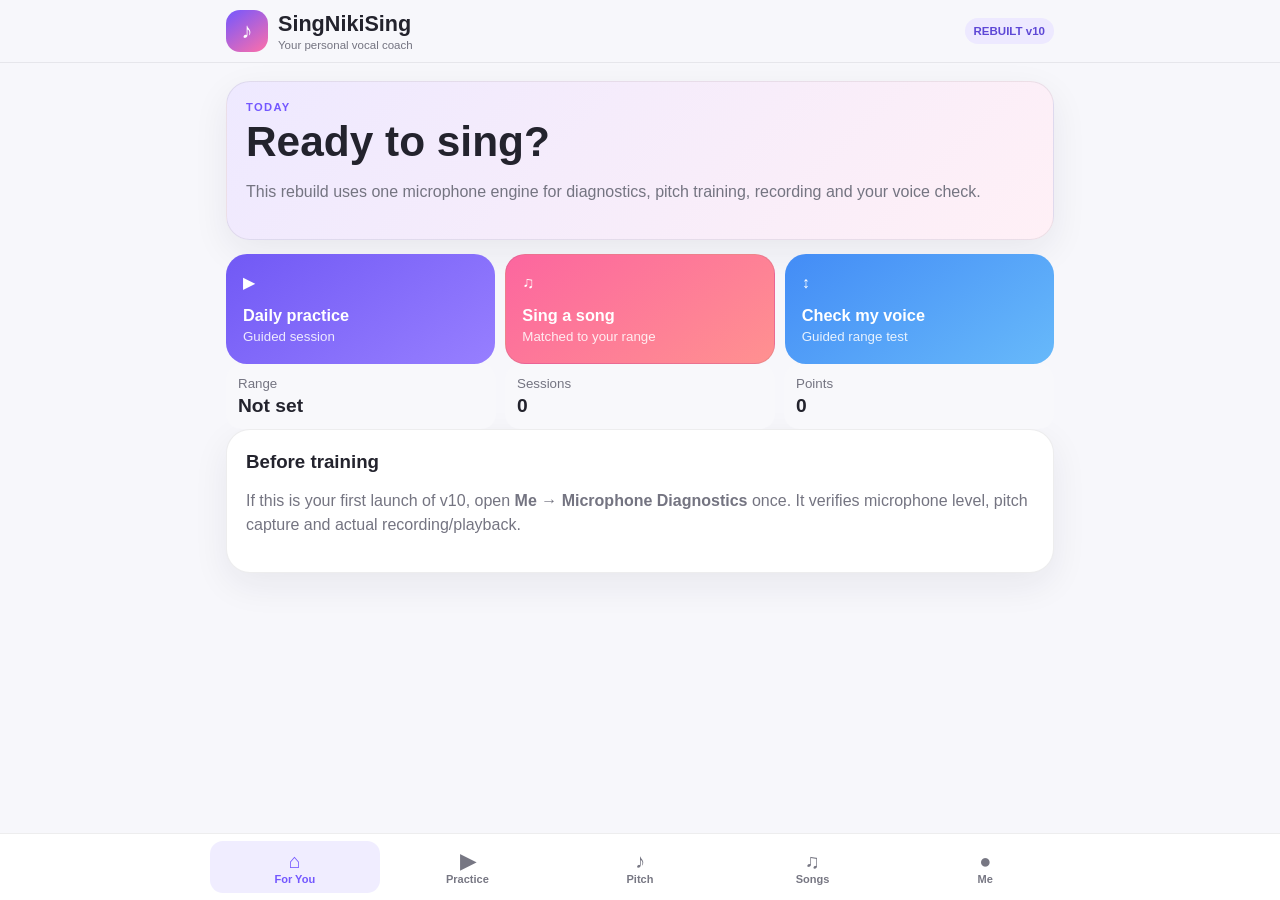
==== commit 2c9e0665: "Add files via upload" ====
--- a/index.html
+++ b/index.html
@@ -3,672 +3,335 @@
 <head>
 <meta charset="utf-8">
 <meta name="viewport" content="width=device-width,initial-scale=1,viewport-fit=cover">
-<meta name="theme-color" content="#fbfafc">
-<title>SingNikiSing — Personal Vocal Coach</title>
+<meta name="theme-color" content="#f7f7fb">
+<title>SingNikiSing — Rebuilt v10</title>
 <style>
 :root{
-  --bg:#f7f7fb;--surface:#fff;--surface2:#f2f1f7;--ink:#23232d;--muted:#737381;
-  --purple:#7357ff;--purple2:#a590ff;--pink:#ff6fa8;--green:#22b77b;--amber:#eeaa35;
-  --red:#e35e76;--line:rgba(29,29,43,.08);--shadow:0 14px 40px rgba(35,35,55,.08);
-  --radius:24px
+ --bg:#f7f7fb;--card:#fff;--ink:#23232d;--muted:#747481;--purple:#7357ff;--pink:#ff6fa8;
+ --green:#22b77b;--amber:#e9a33c;--red:#d94f6a;--line:rgba(25,25,40,.08);--shadow:0 12px 36px rgba(35,35,55,.07)
 }
 *{box-sizing:border-box}
 html,body{margin:0;background:var(--bg);color:var(--ink);font-family:-apple-system,BlinkMacSystemFont,"SF Pro Text","Segoe UI",sans-serif}
-body{min-height:100vh;padding-bottom:96px}
+body{padding-bottom:96px}
 button,input,select{font:inherit}
-button{cursor:pointer;-webkit-tap-highlight-color:transparent}
-button:disabled{opacity:.45;cursor:default}
-.app{max-width:860px;margin:auto;padding:0 16px}
-header{
-  position:sticky;top:0;z-index:20;background:rgba(247,247,251,.92);backdrop-filter:blur(18px);
-  padding:calc(10px + env(safe-area-inset-top)) 0 10px;border-bottom:1px solid var(--line)
-}
-.header-row{display:flex;align-items:center;justify-content:space-between;gap:12px}
+button{cursor:pointer}
+.wrap{max-width:860px;margin:auto;padding:0 16px}
+header{position:sticky;top:0;z-index:20;background:rgba(247,247,251,.94);backdrop-filter:blur(18px);border-bottom:1px solid var(--line);padding:calc(10px + env(safe-area-inset-top)) 0 10px}
+.header{display:flex;align-items:center;justify-content:space-between;gap:12px}
 .brand{display:flex;align-items:center;gap:10px}
 .logo{width:42px;height:42px;border-radius:14px;background:linear-gradient(145deg,var(--purple),var(--pink));color:#fff;display:grid;place-items:center;font-size:22px;font-weight:900}
-.brand h1{font-size:1.35rem;margin:0}
-.brand small{display:block;color:var(--muted);font-size:.72rem;margin-top:2px}
-.header-actions{display:flex;align-items:center;gap:8px}
-.icon-btn{width:42px;height:42px;border:0;border-radius:14px;background:#fff;box-shadow:0 4px 16px rgba(35,35,55,.06);color:var(--ink)}
-.mic-dot{width:8px;height:8px;border-radius:50%;background:var(--muted);display:inline-block;margin-left:3px}
-.mic-dot.on{background:var(--green);box-shadow:0 0 0 4px rgba(34,183,123,.13)}
-.screen{display:none;padding:18px 0}
-.screen.active{display:block}
-.eyebrow{font-size:.71rem;font-weight:850;letter-spacing:.12em;color:var(--purple)}
-h2{font-size:clamp(1.75rem,7vw,2.65rem);line-height:1.08;margin:.3rem 0 .7rem}
-h3{font-size:1.14rem;margin:.1rem 0 .5rem}
-p{color:var(--muted);line-height:1.55}
-.card{background:var(--surface);border:1px solid var(--line);border-radius:var(--radius);padding:20px;box-shadow:var(--shadow);margin-bottom:14px}
-.hero{background:linear-gradient(135deg,#eeeaff,#fff0f6);display:flex;justify-content:space-between;gap:14px;align-items:center}
-.hero p{margin-bottom:0}
-.hero-note{flex:none;width:78px;height:78px;border-radius:25px;background:#fff;color:var(--purple);display:grid;place-items:center;font-size:2.7rem;font-weight:900;box-shadow:0 10px 25px rgba(90,60,180,.12)}
-.quick-grid{display:grid;grid-template-columns:repeat(3,1fr);gap:10px;margin-bottom:14px}
-.quick{border:0;color:#fff;border-radius:22px;padding:17px;text-align:left;min-height:128px;box-shadow:0 12px 24px rgba(35,35,55,.10)}
-.quick b,.quick small{display:block}.quick b{font-size:1.04rem;margin-top:15px}.quick small{opacity:.86;margin-top:4px}
-.quick .qicon{font-size:1.45rem}
-.quick.practice{background:linear-gradient(145deg,#7159f5,#977fff)}
-.quick.song{background:linear-gradient(145deg,#fc669f,#ff9190)}
-.quick.voice{background:linear-gradient(145deg,#438cf6,#67b9fa)}
-.stats{display:grid;grid-template-columns:repeat(3,1fr);gap:10px}
-.stat{background:#fff;border-radius:18px;padding:15px;border:1px solid var(--line)}
-.stat small{color:var(--muted);display:block}.stat strong{font-size:1.18rem;display:block;margin-top:5px}
-.path{display:grid;gap:0;margin-top:12px}
-.path-node{display:grid;grid-template-columns:38px 1fr auto;gap:12px;align-items:center}
-.path-num{width:38px;height:38px;border-radius:50%;display:grid;place-items:center;background:#ececf2;color:#777;font-weight:900}
-.path-node.current .path-num{background:var(--purple);color:#fff}.path-node.done .path-num{background:#d5f5e7;color:#13875a}
-.path-node small{display:block;color:var(--muted);margin-top:2px}.path-line{width:2px;height:18px;background:#e6e5ed;margin-left:18px}
-.pill{display:inline-flex;align-items:center;border-radius:999px;background:#f1eeff;color:#5b44d3;padding:7px 10px;font-size:.78rem;font-weight:800}
-.primary,.secondary,.ghost,.danger{border:0;border-radius:14px;padding:13px 16px;font-weight:800}
-.primary{background:linear-gradient(135deg,var(--purple),#8c72ff);color:#fff}
-.secondary{background:#efedff;color:#5c48cc}
-.ghost{background:#f3f3f7;color:#4f4f5c}
-.danger{background:#fff0f3;color:#c74460}
-.actions{display:flex;gap:9px;flex-wrap:wrap;margin-top:16px}
-.full{width:100%}
+.brand h1{margin:0;font-size:1.35rem}.brand small{display:block;color:var(--muted);font-size:.72rem;margin-top:2px}
+.version{font-size:.72rem;font-weight:850;background:#ede9ff;color:#5e48d6;padding:7px 9px;border-radius:999px}
+.screen{display:none;padding:18px 0}.screen.active{display:block}
+.card{background:var(--card);border:1px solid var(--line);border-radius:24px;padding:19px;box-shadow:var(--shadow);margin-bottom:14px}
+.hero{background:linear-gradient(135deg,#eee9ff,#fff0f6)}
+.eyebrow{font-size:.7rem;letter-spacing:.12em;font-weight:900;color:var(--purple)}
+h2{font-size:clamp(1.75rem,7vw,2.65rem);margin:.35rem 0 .7rem;line-height:1.07}
+h3{margin:.15rem 0 .5rem}
+p{color:var(--muted);line-height:1.5}
+.primary,.secondary,.ghost,.danger{border:0;border-radius:14px;padding:13px 16px;font-weight:850}
+.primary{background:linear-gradient(135deg,var(--purple),#8d74ff);color:#fff}
+.secondary{background:#efedff;color:#5e49d0}
+.ghost{background:#f2f2f6;color:#4f4f5b}
+.danger{background:#fff0f3;color:#c5435f}
+.actions{display:flex;gap:9px;flex-wrap:wrap;margin-top:14px}
+.quick-grid{display:grid;grid-template-columns:repeat(3,1fr);gap:10px}
+.quick{border:0;border-radius:21px;padding:17px;color:#fff;text-align:left;min-height:110px}
+.quick b,.quick small{display:block}.quick b{font-size:1.02rem;margin-top:14px}.quick small{opacity:.86;margin-top:4px}
+.quick.practice{background:linear-gradient(145deg,#7159f5,#977fff)}.quick.song{background:linear-gradient(145deg,#fc669f,#ff9190)}.quick.voice{background:linear-gradient(145deg,#438cf6,#67b9fa)}
+.stats,.readouts,.live-grid{display:grid;grid-template-columns:repeat(3,1fr);gap:9px}
+.stat,.readout{background:#f8f8fb;border-radius:15px;padding:12px}.stat small,.readout small{display:block;color:var(--muted)}.stat strong,.readout strong{display:block;margin-top:4px;font-size:1.2rem}
+.bottom{position:fixed;left:0;right:0;bottom:0;z-index:30;background:rgba(255,255,255,.95);backdrop-filter:blur(18px);border-top:1px solid var(--line);padding:7px 8px calc(7px + env(safe-area-inset-bottom))}
+.nav{max-width:860px;margin:auto;display:grid;grid-template-columns:repeat(5,1fr);gap:3px}
+.nav button{border:0;background:transparent;color:#777783;border-radius:13px;padding:8px 4px;font-size:.69rem;font-weight:800}.nav button span{display:block;font-size:1.25rem}.nav button.active{background:#f0edff;color:var(--purple)}
+.orb{width:118px;height:118px;border-radius:50%;margin:18px auto 8px;background:radial-gradient(circle at 35% 30%,#aa98ff,#7357ff);color:#fff;display:grid;place-items:center;font-size:2.6rem;box-shadow:0 18px 40px rgba(115,87,255,.22)}
+.orb.listening{animation:pulse 1.2s infinite}.orb.good{background:radial-gradient(circle at 35% 30%,#75ddb2,#22b77b)}.orb.speaking{background:radial-gradient(circle at 35% 30%,#ffb3cf,#ff6fa8)}
+@keyframes pulse{50%{transform:scale(1.06)}}
 .center{text-align:center}
-.coach-card{background:linear-gradient(135deg,#eee9ff,#fff1f7);display:flex;align-items:center;gap:14px}
-.coach-avatar{width:64px;height:64px;border-radius:21px;background:#fff;display:grid;place-items:center;font-size:2rem;color:var(--purple);box-shadow:0 8px 20px rgba(90,60,180,.12)}
-.progress-track{height:8px;background:#ececf2;border-radius:999px;overflow:hidden}.progress-fill{height:100%;width:0;background:linear-gradient(90deg,var(--purple),var(--pink));transition:width .3s}
-.big-prompt{font-size:clamp(1.75rem,8vw,2.7rem);font-weight:900;text-align:center;margin:16px 0 8px}
-.orb{width:120px;height:120px;margin:18px auto 8px;border-radius:50%;display:grid;place-items:center;background:radial-gradient(circle at 35% 30%,#a996ff,#7357ff);color:#fff;font-size:2.6rem;box-shadow:0 18px 42px rgba(115,87,255,.24);transition:.2s}
-.orb.listening{animation:pulse 1.2s infinite}.orb.speaking{background:radial-gradient(circle at 35% 30%,#ffb4d0,#ff6fa8)}.orb.good{background:radial-gradient(circle at 35% 30%,#78dfb5,#22b77b)}
-@keyframes pulse{50%{transform:scale(1.06)}}
-.status-text{text-align:center;color:var(--muted);font-weight:750}
-.pitch-lane{margin:18px 0}.lane-labels{display:flex;justify-content:space-between;color:var(--muted);font-size:.72rem}.lane{height:18px;border-radius:999px;background:linear-gradient(90deg,#e8edff,#ddf4e9,#e8edff);position:relative;margin-top:6px}
-.lane-target{position:absolute;left:50%;top:-3px;width:5px;height:24px;background:var(--purple);border-radius:6px}.lane-dot{position:absolute;left:50%;top:50%;width:24px;height:24px;border-radius:50%;background:var(--pink);transform:translate(-50%,-50%);transition:left .08s}
-.readouts{display:grid;grid-template-columns:repeat(3,1fr);gap:9px}.readout{background:#f7f7fa;border-radius:14px;padding:11px;text-align:center}.readout small{display:block;color:var(--muted)}.readout strong{font-size:1.25rem}
-.coach-message{margin-top:14px;background:#f5f2ff;border-radius:16px;padding:14px;line-height:1.5;color:#454454}
-.voice-result{background:linear-gradient(135deg,#f0edff,#fff)}
-.daily-stage{display:flex;justify-content:space-between;gap:12px;align-items:flex-start}
-.points{background:#f1eeff;color:#5d49d1;border-radius:18px;padding:11px 14px;text-align:center}.points strong{display:block;font-size:1.5rem}
-.timer{font-size:2.7rem;font-weight:900;margin:12px 0}
-.sequence{display:grid;gap:8px}.seq{display:grid;grid-template-columns:32px 1fr auto;gap:10px;align-items:center;background:#f7f7fa;border-radius:13px;padding:10px}.seq .n{width:30px;height:30px;border-radius:50%;display:grid;place-items:center;background:#e9e9ef;font-weight:850}.seq.active{outline:2px solid #d8d0ff;background:#f4f1ff}.seq.done .n{background:#d8f4e8;color:#16865a}.seq small{color:var(--muted)}
-.live-grid{display:grid;grid-template-columns:repeat(3,1fr);gap:9px;margin:14px 0}.live-grid .readout{background:#f7f7fa}
-.scorebar{height:10px;border-radius:999px;background:#ececf2;overflow:hidden}.scorebar>div{height:100%;background:linear-gradient(90deg,var(--pink),var(--purple));width:0;transition:width .2s}
-.exercise-grid,.song-grid{display:grid;grid-template-columns:repeat(2,1fr);gap:11px}.exercise,.song{background:#fff;border:1px solid var(--line);border-radius:20px;padding:17px}.tag{display:inline-block;padding:5px 8px;border-radius:999px;background:#f0edff;color:#5b46d1;font-size:.69rem;font-weight:850;letter-spacing:.05em}.exercise p,.song p{font-size:.9rem}.meta{color:var(--muted);font-size:.79rem}
-.song .rangefit{font-weight:800;font-size:.82rem;margin-top:9px}.fit{color:var(--green)}.nofit{color:var(--amber)}
-.note-display{text-align:center;font-size:5.2rem;font-weight:950;color:#4937b8;line-height:1;margin:14px 0 3px}.freq{text-align:center;color:var(--muted)}
-.settings-row{display:flex;justify-content:space-between;align-items:center;gap:12px;padding:12px 0;border-bottom:1px solid var(--line)}.settings-row:last-child{border:0}
-select,input[type=range]{max-width:100%}select{padding:10px;border-radius:12px;border:1px solid var(--line);background:#fff;color:var(--ink)}
-.recording{display:flex;align-items:center;gap:10px;background:#f7f7fa;padding:10px;border-radius:13px;margin-top:8px}.recording audio{width:100%;min-width:0}
-.history-item{padding:12px 0;border-bottom:1px solid var(--line)}.history-item:last-child{border:0}
-.toast{position:fixed;left:50%;bottom:102px;transform:translateX(-50%) translateY(20px);background:#262633;color:#fff;border-radius:999px;padding:10px 15px;font-size:.84rem;font-weight:750;opacity:0;pointer-events:none;transition:.2s;z-index:50;max-width:90%;text-align:center}.toast.show{opacity:1;transform:translateX(-50%) translateY(0)}
-.bottom-nav{position:fixed;left:0;right:0;bottom:0;z-index:30;background:rgba(255,255,255,.94);backdrop-filter:blur(18px);border-top:1px solid var(--line);padding:7px 8px calc(7px + env(safe-area-inset-bottom))}
-.bottom-inner{max-width:860px;margin:auto;display:grid;grid-template-columns:repeat(5,1fr);gap:3px}
-.nav-btn{border:0;background:transparent;color:#7b7b86;border-radius:14px;padding:7px 4px;font-size:.69rem;font-weight:750}.nav-btn span{display:block;font-size:1.25rem;margin-bottom:2px}.nav-btn.active{color:var(--purple);background:#f2efff}
-.modal{position:fixed;inset:0;background:rgba(20,20,30,.5);z-index:60;display:grid;place-items:end center;padding:16px}.modal.hidden{display:none}.sheet{background:#fff;border-radius:28px 28px 18px 18px;padding:20px;width:min(680px,100%);max-height:86vh;overflow:auto}.sheet-head{display:flex;justify-content:space-between;gap:10px}.close{width:38px;height:38px;border:0;border-radius:50%;background:#f0f0f4}
-.selftest{font-family:ui-monospace,monospace;white-space:pre-wrap;font-size:12px}
-@media(max-width:650px){
- .quick-grid,.exercise-grid,.song-grid{grid-template-columns:1fr}.quick{min-height:96px}.stats{grid-template-columns:repeat(3,1fr)}
- .hero-note{width:62px;height:62px;border-radius:20px;font-size:2.1rem}.card{padding:17px}.readouts,.live-grid{grid-template-columns:repeat(3,1fr)}
-}
+.progress{height:8px;background:#ececf2;border-radius:999px;overflow:hidden}.progress>div{height:100%;width:0;background:linear-gradient(90deg,var(--purple),var(--pink));transition:.3s}
+.lane-labels{display:flex;justify-content:space-between;color:var(--muted);font-size:.72rem}
+.lane{height:18px;background:linear-gradient(90deg,#e7edff,#dff4e9,#e7edff);border-radius:999px;position:relative;margin-top:6px}
+.lane:after{content:"";position:absolute;left:50%;top:-3px;width:5px;height:24px;background:var(--purple);border-radius:6px}
+.dot{position:absolute;left:50%;top:50%;width:24px;height:24px;border-radius:50%;background:var(--pink);transform:translate(-50%,-50%);transition:left .08s}
+.levelbar{height:14px;background:#ececf2;border-radius:999px;overflow:hidden}.levelbar>div{height:100%;width:0;background:linear-gradient(90deg,#78ddb4,#7357ff);transition:.1s}
+.diag{border:2px solid #ded7ff;background:linear-gradient(135deg,#fbfaff,#f6f3ff)}
+.diag-status{padding:12px 14px;border-radius:14px;background:#f4f3f8;font-weight:750;line-height:1.45}
+.diag-status.good{background:#e8f8f1;color:#117b52}.diag-status.warn{background:#fff6e8;color:#9d6818}.diag-status.bad{background:#fff0f3;color:#ad3450}
+.meter{margin-top:12px}
+.audio-play{width:100%;margin-top:10px}
+.sequence{display:grid;gap:8px}.seq{display:grid;grid-template-columns:30px 1fr auto;gap:10px;align-items:center;padding:10px;border-radius:13px;background:#f7f7fa}.seq .n{width:30px;height:30px;border-radius:50%;display:grid;place-items:center;background:#e9e9ef;font-weight:850}.seq.active{background:#f2efff;outline:2px solid #ddd6ff}.seq.done .n{background:#d8f4e8;color:#16865a}.seq small{display:block;color:var(--muted)}
+.timer{font-size:2.6rem;font-weight:900;margin:10px 0}
+.song-grid{display:grid;grid-template-columns:repeat(2,1fr);gap:10px}.song{background:#fff;border:1px solid var(--line);border-radius:20px;padding:16px}.tag{display:inline-block;font-size:.68rem;font-weight:850;color:#5e49d0;background:#f0edff;padding:5px 8px;border-radius:999px}
+.note-big{text-align:center;font-size:5rem;font-weight:950;color:#4a38b7;line-height:1;margin:12px 0 4px}
+.history-item{padding:11px 0;border-bottom:1px solid var(--line)}.history-item:last-child{border:0}
+.settings-row{display:flex;justify-content:space-between;gap:12px;align-items:center;padding:12px 0;border-bottom:1px solid var(--line)}
+select{padding:10px;border:1px solid var(--line);border-radius:12px;background:#fff;color:var(--ink)}
+.toast{position:fixed;bottom:105px;left:50%;transform:translateX(-50%) translateY(18px);opacity:0;background:#252532;color:#fff;padding:10px 14px;border-radius:999px;font-size:.82rem;font-weight:750;z-index:50;transition:.2s;max-width:90%;text-align:center}.toast.show{opacity:1;transform:translateX(-50%)}
+@media(max-width:650px){.quick-grid,.song-grid{grid-template-columns:1fr}.quick{min-height:92px}.stats,.readouts,.live-grid{grid-template-columns:repeat(3,1fr)}}
 </style>
 </head>
 <body>
-<header>
-  <div class="app header-row">
-    <div class="brand"><div class="logo">♪</div><div><h1>SingNikiSing</h1><small>Your personal vocal coach</small></div></div>
-    <div class="header-actions">
-      <button class="icon-btn" id="coachPreviewBtn" aria-label="Test coach voice">🔊</button>
-      <button class="icon-btn" id="micToggleBtn" aria-label="Microphone">🎤<span id="micDot" class="mic-dot"></span></button>
-    </div>
+<header><div class="wrap header">
+<div class="brand"><div class="logo">♪</div><div><h1>SingNikiSing</h1><small>Your personal vocal coach</small></div></div>
+<div class="version">REBUILT v10</div>
+</div></header>
+
+<main class="wrap">
+<section id="home" class="screen active">
+ <div class="card hero"><div class="eyebrow">TODAY</div><h2>Ready to sing?</h2><p>This rebuild uses one microphone engine for diagnostics, pitch training, recording and your voice check.</p></div>
+ <div class="quick-grid">
+  <button class="quick practice" data-go="practice"><span>▶</span><b>Daily practice</b><small>Guided session</small></button>
+  <button class="quick song" data-go="songs"><span>♫</span><b>Sing a song</b><small>Matched to your range</small></button>
+  <button class="quick voice" data-go="voice"><span>↕</span><b>Check my voice</b><small>Guided range test</small></button>
+ </div>
+ <div class="stats">
+  <div class="stat"><small>Range</small><strong id="homeRange">Not set</strong></div>
+  <div class="stat"><small>Sessions</small><strong id="homeSessions">0</strong></div>
+  <div class="stat"><small>Points</small><strong id="homePoints">0</strong></div>
+ </div>
+ <div class="card"><h3>Before training</h3><p>If this is your first launch of v10, open <b>Me → Microphone Diagnostics</b> once. It verifies microphone level, pitch capture and actual recording/playback.</p></div>
+</section>
+
+<section id="voice" class="screen">
+ <div class="card">
+  <div class="eyebrow">GUIDED VOICE CHECK</div><h2 id="voiceTitle">Let’s get to know your voice</h2><p id="voiceText">I’ll guide you one step at a time.</p>
+ </div>
+ <div class="card center">
+  <div class="progress"><div id="voiceProgress"></div></div>
+  <div class="eyebrow" id="voiceStage" style="margin-top:16px">READY</div>
+  <div class="orb" id="voiceOrb">🎤</div>
+  <h2 id="voicePrompt" style="font-size:2rem">Tap Start</h2>
+  <p id="voiceStatus">Keep the test comfortable. Never force a note.</p>
+  <div id="voicePitchArea" style="display:none">
+   <div class="lane-labels"><span>lower</span><span>target</span><span>higher</span></div><div class="lane"><div id="voiceDot" class="dot"></div></div>
+   <div class="readouts" style="margin-top:12px"><div class="readout"><small>Target</small><strong id="voiceTarget">—</strong></div><div class="readout"><small>You</small><strong id="voiceDetected">—</strong></div><div class="readout"><small>Match</small><strong id="voiceMatch">—</strong></div></div>
   </div>
-</header>
-
-<div class="app">
-<section id="home" class="screen active">
-  <div class="card hero">
-    <div><div class="eyebrow">TODAY</div><h2>Ready to sing?</h2><p>Follow a guided session, check your voice, or practise a song in a key that suits you.</p></div>
-    <div class="hero-note">♫</div>
+  <div class="actions" style="justify-content:center">
+   <button class="primary" id="voiceStart">Start voice check</button>
+   <button class="secondary" id="voiceRepeat">Repeat coach</button>
+   <button class="ghost" id="voiceReplay" style="display:none">Replay note</button>
+   <button class="ghost" id="voiceStopNote" style="display:none">This note is uncomfortable</button>
+   <button class="ghost" id="voiceHumContinue" style="display:none">Continue without hum lock</button>
   </div>
-  <div class="quick-grid">
-    <button class="quick practice" data-go="daily"><span class="qicon">▶</span><b>Daily practice</b><small>Warm up → train → sing</small></button>
-    <button class="quick song" data-go="songs"><span class="qicon">♫</span><b>Sing a song</b><small>Phrase-by-phrase practice</small></button>
-    <button class="quick voice" data-go="voice"><span class="qicon">↕</span><b>Check my voice</b><small>Guided range setup</small></button>
-  </div>
-  <div class="stats">
-    <div class="stat"><small>Range</small><strong id="homeRange">Not set</strong></div>
-    <div class="stat"><small>Streak</small><strong id="homeStreak">0 days</strong></div>
-    <div class="stat"><small>Points</small><strong id="homePoints">0</strong></div>
-  </div>
-  <div class="card">
-    <div style="display:flex;justify-content:space-between;gap:10px;align-items:center"><div><div class="eyebrow">YOUR PATH</div><h3>Build your voice step by step</h3></div><span class="pill">Level <span id="homeLevel" style="margin-left:4px">1</span></span></div>
-    <div class="path" id="homePath"></div>
-  </div>
-  <div class="card" style="background:#fff9e7;border-color:#f1e2a5"><b>💡 Today’s tip</b><p style="margin-bottom:0">Comfort comes before range. A note that needs pushing is not a useful “comfortable range” note.</p></div>
-</section>
-
-<section id="voice" class="screen">
-  <div class="card coach-card">
-    <div class="coach-avatar">♪</div>
-    <div><div class="eyebrow">GUIDED VOICE CHECK</div><h3 id="voiceCoachTitle">Let’s get to know your voice</h3><p id="voiceCoachSub" style="margin:0">The coach will tell you what to do, one step at a time.</p></div>
-  </div>
-  <div class="card center" id="voiceTestCard">
-    <div class="progress-track"><div class="progress-fill" id="voiceProgress"></div></div>
-    <div class="eyebrow" id="voiceStage" style="margin-top:18px">READY</div>
-    <div class="big-prompt" id="voicePrompt">Tap Start</div>
-    <div class="orb" id="voiceOrb">🎤</div>
-    <div class="status-text" id="voiceStatus">Coach ready</div>
-    <div class="pitch-lane" id="voiceLane" style="display:none">
-      <div class="lane-labels"><span>lower</span><span>target</span><span>higher</span></div>
-      <div class="lane"><div class="lane-target"></div><div class="lane-dot" id="voiceDot"></div></div>
-    </div>
-    <div class="readouts" id="voiceReadouts" style="display:none">
-      <div class="readout"><small>Target</small><strong id="voiceTarget">—</strong></div>
-      <div class="readout"><small>You</small><strong id="voiceDetected">—</strong></div>
-      <div class="readout"><small>Match</small><strong id="voiceMatch">—</strong></div>
-    </div>
-    <div class="coach-message" id="voiceMessage">We only count notes that feel comfortable. Never strain for the test.</div>
-    <div class="actions" style="justify-content:center">
-      <button class="primary" id="voicePrimary">Start voice check</button>
-      <button class="secondary" id="voiceRepeat">Repeat coach</button>
-      <button class="ghost" id="voiceReplayTone" style="display:none">Replay note</button>
-      <button class="ghost" id="voiceUncomfortable" style="display:none">That note feels uncomfortable</button>
-    </div>
-  </div>
-  <div class="card voice-result" id="voiceResult" style="display:none">
-    <div class="eyebrow">YOUR VOICE PROFILE</div><h2 id="voiceResultTitle">—</h2><p id="voiceResultText"></p>
-    <div class="stats">
-      <div class="stat"><small>Low</small><strong id="resultLow">—</strong></div>
-      <div class="stat"><small>High</small><strong id="resultHigh">—</strong></div>
-      <div class="stat"><small>Span</small><strong id="resultSpan">—</strong></div>
-    </div>
-    <div class="actions"><button class="primary" id="saveVoiceProfile">Use this profile</button><button class="secondary" id="retestVoice">Test again</button></div>
-  </div>
-</section>
-
-<section id="daily" class="screen">
-  <div class="card daily-stage">
-    <div><div class="eyebrow">DAILY COACH</div><h2 style="font-size:2rem" id="dailyTitle">Today’s guided workout</h2><p id="dailySubtitle">About 15 minutes, in a safe training order.</p></div>
-    <div class="points"><strong id="dailyPoints">0</strong><small>points</small></div>
-  </div>
-  <div class="card">
-    <div class="progress-track"><div class="progress-fill" id="dailyProgress"></div></div>
-    <div class="eyebrow" id="dailyStageLabel" style="margin-top:18px">READY</div>
-    <h2 style="font-size:2rem" id="dailyExercise">Press Start</h2>
-    <p id="dailyWhy">I’ll guide you through release, efficient warm-up, pitch, control and song work.</p>
-    <div class="timer" id="dailyTimer">00:00</div>
-    <div class="coach-message" id="dailyInstruction">Turn coach voice on in Settings if you want spoken instructions.</div>
-    <div class="live-grid">
-      <div class="readout"><small>Live note</small><strong id="dailyNote">—</strong></div>
-      <div class="readout"><small>Pitch</small><strong id="dailyPitch">—</strong></div>
-      <div class="readout"><small>Control</small><strong id="dailyControl">—</strong></div>
-    </div>
-    <div class="scorebar"><div id="dailyScoreBar"></div></div>
-    <div class="actions">
-      <button class="primary" id="dailyStart">Start session</button>
-      <button class="secondary" id="dailyDemo">Hear example</button>
-      <button class="ghost" id="dailyRecord">Record step</button>
-      <button class="ghost" id="dailyNext">Complete & next</button>
-    </div>
-    <div id="recordStatus" class="meta" style="margin-top:10px">Recording off</div>
-    <div id="recordings"></div>
-  </div>
-  <div class="card"><h3>Today’s sequence</h3><div class="sequence" id="dailySequence"></div></div>
-  <div class="card"><div class="eyebrow">EXERCISE LIBRARY</div><h3>Targeted vocal exercises</h3><p>Use these outside the daily session when you want extra work on a specific skill.</p><div class="exercise-grid" id="exerciseGrid"></div></div>
+ </div>
+ <div id="voiceResult" class="card" style="display:none;background:linear-gradient(135deg,#f1eeff,#fff)">
+  <div class="eyebrow">YOUR PROFILE</div><h2 id="voiceResultTitle">—</h2>
+  <div class="stats"><div class="stat"><small>Low</small><strong id="resultLow">—</strong></div><div class="stat"><small>High</small><strong id="resultHigh">—</strong></div><div class="stat"><small>Span</small><strong id="resultSpan">—</strong></div></div>
+  <div class="actions"><button class="primary" id="saveVoice">Use this profile</button><button class="secondary" id="retestVoice">Test again</button></div>
+ </div>
+</section>
+
+<section id="practice" class="screen">
+ <div class="card"><div class="eyebrow">DAILY COACH</div><h2>Today’s practice</h2><p>Release → efficient warm-up → resonance → pitch → agility → breath → song.</p></div>
+ <div class="card">
+  <div class="progress"><div id="dailyProgress"></div></div>
+  <div class="eyebrow" id="dailyStage" style="margin-top:16px">READY</div><h2 id="dailyTitle" style="font-size:2rem">Press Start</h2>
+  <p id="dailyInstruction">Your coach will guide the sequence.</p><div class="timer" id="dailyTimer">00:00</div>
+  <div class="live-grid"><div class="readout"><small>Live note</small><strong id="dailyNote">—</strong></div><div class="readout"><small>Pitch</small><strong id="dailyPitch">—</strong></div><div class="readout"><small>Control</small><strong id="dailyControl">—</strong></div></div>
+  <div class="actions"><button class="primary" id="dailyStart">Start session</button><button class="secondary" id="dailyExample">Hear example</button><button class="ghost" id="dailyRecord">Record step</button><button class="ghost" id="dailyNext">Complete & next</button></div>
+  <div id="dailyRecording"></div>
+ </div>
+ <div class="card"><h3>Sequence</h3><div id="dailySequence" class="sequence"></div></div>
 </section>
 
 <section id="pitch" class="screen">
-  <div class="card">
-    <div class="eyebrow">LIVE PITCH</div><div class="note-display" id="liveNote">—</div><div class="freq" id="liveFreq">Turn listening on and sing</div>
-    <div class="pitch-lane"><div class="lane-labels"><span>flat</span><span>centred</span><span>sharp</span></div><div class="lane"><div class="lane-target"></div><div class="lane-dot" id="pitchDot"></div></div></div>
-    <div class="coach-message center" id="pitchMessage">Your live pitch will appear here.</div>
-  </div>
-  <div class="card">
-    <div class="eyebrow">MATCH A NOTE</div><h3 id="matchTargetLabel">Target A3</h3>
-    <p>Listen first, then copy the note. SingNikiSing scores how quickly and accurately you centre it.</p>
-    <div class="actions"><button class="secondary" id="matchPlay">Play target</button><button class="primary" id="matchNew">New note</button></div>
-    <div class="readouts" style="margin-top:14px"><div class="readout"><small>Accuracy</small><strong id="matchScore">—</strong></div><div class="readout"><small>Best</small><strong id="matchBest">—</strong></div><div class="readout"><small>Points</small><strong id="matchPoints">0</strong></div></div>
-  </div>
+ <div class="card">
+  <div class="eyebrow">LIVE PITCH</div><div id="liveNote" class="note-big">—</div><div id="liveFreq" class="center" style="color:var(--muted)">Turn listening on</div>
+  <div style="margin-top:18px"><div class="lane-labels"><span>flat</span><span>centred</span><span>sharp</span></div><div class="lane"><div id="pitchDot" class="dot"></div></div></div>
+  <div class="readouts" style="margin-top:12px"><div class="readout"><small>Mic level</small><strong id="pitchMic">—</strong></div><div class="readout"><small>Signal</small><strong id="pitchSignal">Waiting</strong></div><div class="readout"><small>Confidence</small><strong id="pitchConfidence">—</strong></div></div>
+  <div class="actions"><button class="primary" id="pitchListen">Turn listening on</button></div>
+  <p id="pitchMessage">Sing a steady “ah” or “oo”.</p>
+ </div>
+ <div class="card"><div class="eyebrow">MATCH A NOTE</div><h3 id="matchLabel">Target A3</h3><div class="actions"><button class="secondary" id="matchPlay">Play target</button><button class="primary" id="matchNew">New target</button></div><div class="stats" style="margin-top:12px"><div class="stat"><small>Score</small><strong id="matchScore">—</strong></div><div class="stat"><small>Best</small><strong id="matchBest">—</strong></div><div class="stat"><small>Points</small><strong id="matchPoints">0</strong></div></div></div>
 </section>
 
 <section id="songs" class="screen">
-  <div class="card">
-    <div class="eyebrow">SONG PRACTICE</div><h2>Songs that fit your voice</h2>
-    <p>These built-in melodies are traditional/public-domain or original practice material. Your saved range is used to suggest a more comfortable transposition.</p>
-    <div class="actions"><button class="secondary" data-go="voice">Update my voice profile</button></div>
-  </div>
-  <div class="song-grid" id="songGrid"></div>
+ <div class="card"><div class="eyebrow">SONGS</div><h2>Practice in a better key</h2><p>Built-in traditional/public-domain and original practice melodies.</p></div>
+ <div id="songGrid" class="song-grid"></div>
 </section>
 
 <section id="me" class="screen">
-  <div class="stats">
-    <div class="stat"><small>Total points</small><strong id="mePoints">0</strong></div>
-    <div class="stat"><small>Sessions</small><strong id="meSessions">0</strong></div>
-    <div class="stat"><small>Best pitch</small><strong id="meBest">—</strong></div>
-  </div>
-  <div class="card">
-    <div class="eyebrow">SETTINGS</div><h3>Coach & audio</h3>
-    <div class="settings-row"><div><b>Coach voice</b><small style="display:block;color:var(--muted)">Uses your iPhone’s installed system voices</small></div><select id="voiceSelect"><option>Loading voices…</option></select></div>
-    <div class="settings-row"><div><b>Spoken coaching</b><small style="display:block;color:var(--muted)">Phase instructions and encouragement</small></div><input type="checkbox" id="spokenCoach" checked></div>
-    <div class="settings-row"><div><b>Reference volume</b><small style="display:block;color:var(--muted)">Note and pattern playback</small></div><input type="range" id="volumeSlider" min="20" max="100" value="100"></div>
-    <div class="actions"><button class="secondary" id="voicePreviewSettings">Preview coach voice</button><button class="secondary" id="tonePreviewSettings">Preview reference note</button></div>
-  </div>
-  <div class="card"><div class="eyebrow">HISTORY</div><h3>Recent training</h3><div id="history"></div></div>
-  <div class="card"><button class="danger" id="resetData">Reset all progress</button></div>
-  <div class="card selftest" id="selftestBox" style="display:none"></div>
-</section>
-</div>
-
-<nav class="bottom-nav">
-  <div class="bottom-inner">
-    <button class="nav-btn active" data-nav="home"><span>⌂</span>For You</button>
-    <button class="nav-btn" data-nav="daily"><span>▶</span>Practice</button>
-    <button class="nav-btn" data-nav="pitch"><span>♪</span>Pitch</button>
-    <button class="nav-btn" data-nav="songs"><span>♫</span>Songs</button>
-    <button class="nav-btn" data-nav="me"><span>●</span>Me</button>
-  </div>
-</nav>
-
-<div class="toast" id="toast"></div>
-<audio id="mediaPlayer" playsinline></audio>
-
-<div class="modal hidden" id="exerciseModal">
-  <div class="sheet">
-    <div class="sheet-head"><div><div class="eyebrow" id="modalTag">EXERCISE</div><h2 id="modalTitle" style="font-size:2rem"></h2></div><button class="close" id="modalClose">×</button></div>
-    <p id="modalText"></p><div class="coach-message" id="modalInstruction"></div>
-    <div class="actions"><button class="secondary" id="modalHear">Hear pattern</button><button class="primary" id="modalDone">Mark complete</button></div>
-  </div>
-</div>
+ <div class="stats"><div class="stat"><small>Points</small><strong id="mePoints">0</strong></div><div class="stat"><small>Sessions</small><strong id="meSessions">0</strong></div><div class="stat"><small>Best pitch</small><strong id="meBest">—</strong></div></div>
+
+ <div class="card diag">
+  <div class="eyebrow">MICROPHONE DIAGNOSTICS</div><h2 style="font-size:2rem">Test microphone</h2>
+  <p>This is the first thing to use if pitch or recording does not react.</p>
+  <div class="levelbar"><div id="diagLevelBar"></div></div>
+  <div class="readouts" style="margin-top:12px"><div class="readout"><small>Input level</small><strong id="diagLevel">0%</strong></div><div class="readout"><small>Detected note</small><strong id="diagNote">—</strong></div><div class="readout"><small>Track</small><strong id="diagTrack">Closed</strong></div></div>
+  <div id="diagStatus" class="diag-status" style="margin-top:12px">Tap “Run mic test”, then sing a steady “ah” for 4 seconds.</div>
+  <div class="actions"><button class="primary" id="runMicTest">Run mic test</button><button class="secondary" id="recordMicTest">Record 4 seconds</button></div>
+  <div id="diagRecording"></div>
+ </div>
+
+ <div class="card"><div class="eyebrow">COACH & AUDIO</div><h3>Settings</h3>
+  <div class="settings-row"><div><b>Coach voice</b><small style="display:block;color:var(--muted)">Your iPhone’s installed voices</small></div><select id="voiceSelect"><option>Loading…</option></select></div>
+  <div class="settings-row"><div><b>Spoken coaching</b></div><input id="spokenCoach" type="checkbox" checked></div>
+  <div class="settings-row"><div><b>Reference volume</b></div><input id="volumeSlider" type="range" min="20" max="100" value="100"></div>
+  <div class="actions"><button class="secondary" id="previewVoice">Preview coach</button><button class="secondary" id="previewTone">Preview note</button></div>
+ </div>
+ <div class="card"><div class="eyebrow">HISTORY</div><div id="history"></div></div>
+</section>
+</main>
+
+<nav class="bottom"><div class="nav">
+<button class="active" data-nav="home"><span>⌂</span>For You</button>
+<button data-nav="practice"><span>▶</span>Practice</button>
+<button data-nav="pitch"><span>♪</span>Pitch</button>
+<button data-nav="songs"><span>♫</span>Songs</button>
+<button data-nav="me"><span>●</span>Me</button>
+</div></nav>
+<div id="toast" class="toast"></div>
+<audio id="player" playsinline></audio>
 
 <script>
 'use strict';
-// One-time cleanup of every older SingNikiSing offline build. This final build
-// intentionally has no service worker so GitHub Pages always serves the latest file.
-if('serviceWorker' in navigator){navigator.serviceWorker.getRegistrations().then(rs=>rs.forEach(r=>r.unregister())).catch(()=>{})}
-if('caches' in window){caches.keys().then(keys=>Promise.all(keys.map(k=>caches.delete(k)))).catch(()=>{})}
-const $=s=>document.querySelector(s), $$=s=>[...document.querySelectorAll(s)];
-const NOTES=['C','C♯','D','D♯','E','F','F♯','G','G♯','A','A♯','B'];
-const midiName=m=>NOTES[((Math.round(m)%12)+12)%12]+(Math.floor(Math.round(m)/12)-1);
-const midiHz=m=>440*Math.pow(2,(m-69)/12);
-const hzMidi=f=>69+12*Math.log2(f/440);
-const clamp=(n,a,b)=>Math.max(a,Math.min(b,n));
-const median=a=>{if(!a.length)return 0;const b=[...a].sort((x,y)=>x-y);return b[Math.floor(b.length/2)]};
-const avg=a=>a.length?a.reduce((x,y)=>x+y,0)/a.length:0;
-const wait=ms=>new Promise(r=>setTimeout(r,ms));
-const today=()=>new Date().toISOString().slice(0,10);
-
-const defaultProgress={points:0,sessions:0,bestPitch:0,rangeLow:null,rangeHigh:null,streak:0,lastDate:null,history:[],level:1};
-let progress;
-try{progress=Object.assign({},defaultProgress,JSON.parse(localStorage.getItem('sns-final-progress')||'{}'))}catch{progress={...defaultProgress}}
-const settings={spoken:localStorage.getItem('sns-spoken')!=='0',volume:Number(localStorage.getItem('sns-volume')||100),voiceURI:localStorage.getItem('sns-voice')||''};
+const BUILD='REBUILT-v10-2026-08-14';
+if('serviceWorker'in navigator)navigator.serviceWorker.getRegistrations().then(rs=>rs.forEach(r=>r.unregister())).catch(()=>{});
+if('caches'in window)caches.keys().then(ks=>Promise.all(ks.map(k=>caches.delete(k)))).catch(()=>{});
+
+const $=s=>document.querySelector(s),$$=s=>[...document.querySelectorAll(s)];
+const clamp=(n,a,b)=>Math.max(a,Math.min(b,n)),avg=a=>a.length?a.reduce((x,y)=>x+y,0)/a.length:0,median=a=>{if(!a.length)return 0;const b=[...a].sort((x,y)=>x-y);return b[Math.floor(b.length/2)]},wait=ms=>new Promise(r=>setTimeout(r,ms));
+const N=['C','C♯','D','D♯','E','F','F♯','G','G♯','A','A♯','B'];
+const midiName=m=>N[((Math.round(m)%12)+12)%12]+(Math.floor(Math.round(m)/12)-1),midiHz=m=>440*Math.pow(2,(m-69)/12),hzMidi=f=>69+12*Math.log2(f/440);
+const esc=s=>String(s).replace(/[&<>"']/g,c=>({'&':'&amp;','<':'&lt;','>':'&gt;','"':'&quot;',"'":'&#39;'}[c]));
+const defaultProgress={rangeLow:null,rangeHigh:null,points:0,sessions:0,bestPitch:0,history:[]};
+let progress;try{progress=Object.assign({},defaultProgress,JSON.parse(localStorage.getItem('sns-v10')||'{}'))}catch{progress={...defaultProgress}}
+const settings={spoken:localStorage.getItem('sns-v10-spoken')!=='0',volume:Number(localStorage.getItem('sns-v10-volume')||100),voice:localStorage.getItem('sns-v10-voice')||''};
 
 const app={
-  screen:'home',stream:null,ctx:null,analyser:null,source:null,mic:false,pitchRAF:0,pitch:null,cents:0,hz:0,
-  voices:[],audioUnlocked:false,toneURLs:new Map(),suppressPitchUntil:0,
-  voiceTest:{stage:'idle',active:false,start:60,target:null,low:null,high:null,hold:0,hum:[],retry:0,lastPrompt:''},
-  daily:{active:false,index:0,points:0,elapsed:0,timer:null,samples:[],pitchScores:[],controlScores:[],completed:[],recorder:null,chunks:[],recordings:[]},
-  match:{target:57,scores:[],points:0,lastAward:0},
-  currentExercise:null
+ screen:'home',stream:null,ctx:null,source:null,analyser:null,processor:null,silent:null,mic:false,raf:0,lastPCM:0,micLevel:0,lastMidi:null,confidence:0,smooth:[],
+ voices:[],toneURLs:new Map(),voiceTest:{active:false,stage:'idle',start:60,target:null,low:null,high:null,hum:[],hold:0,lastPrompt:'',timer:null},
+ daily:{active:false,index:0,points:0,elapsed:0,timer:null,samples:[],completed:[],recorder:null,chunks:[]},match:{target:57,scores:[],points:0,lastAward:0}
 };
 
-function persist(){
-  progress.level=Math.max(1,Math.floor(progress.sessions/4)+1);
-  localStorage.setItem('sns-final-progress',JSON.stringify(progress));
-  refreshUI();
-}
-function addSession(label,detail='',points=0){
-  const d=today();
-  if(progress.lastDate!==d){
-    const y=new Date(Date.now()-86400000).toISOString().slice(0,10);
-    progress.streak=progress.lastDate===y?progress.streak+1:1;progress.lastDate=d
-  }
-  progress.sessions++;progress.points+=points;
-  progress.history.unshift({date:new Date().toLocaleString(),label,detail,points});
-  progress.history=progress.history.slice(0,40);persist()
-}
-function toast(t){const el=$('#toast');el.textContent=t;el.classList.add('show');clearTimeout(toast.t);toast.t=setTimeout(()=>el.classList.remove('show'),2300)}
-function showScreen(id){
-  app.screen=id;$$('.screen').forEach(x=>x.classList.toggle('active',x.id===id));$$('.nav-btn').forEach(x=>x.classList.toggle('active',x.dataset.nav===id));
-  window.scrollTo({top:0,behavior:'smooth'})
-}
-$$('[data-nav]').forEach(b=>b.onclick=()=>showScreen(b.dataset.nav));
-$$('[data-go]').forEach(b=>b.onclick=()=>showScreen(b.dataset.go));
-
-function refreshUI(){
-  const range=progress.rangeLow!=null&&progress.rangeHigh!=null?`${midiName(progress.rangeLow)}–${midiName(progress.rangeHigh)}`:'Not set';
-  $('#homeRange').textContent=range;$('#homeStreak').textContent=`${progress.streak||0} day${progress.streak===1?'':'s'}`;$('#homePoints').textContent=progress.points||0;$('#homeLevel').textContent=progress.level||1;
-  $('#mePoints').textContent=progress.points||0;$('#meSessions').textContent=progress.sessions||0;$('#meBest').textContent=progress.bestPitch?`${progress.bestPitch}%`:'—';$('#matchBest').textContent=progress.bestPitch?`${progress.bestPitch}%`:'—';
-  $('#history').innerHTML=progress.history.length?progress.history.map(h=>`<div class="history-item"><b>${escapeHTML(h.label)}</b><br><small>${escapeHTML(h.date)}${h.detail?' · '+escapeHTML(h.detail):''}${h.points?` · +${h.points} pts`:''}</small></div>`).join(''):'<p>No training logged yet.</p>';
-  const path=[
-    ['Find your voice','Comfortable range',progress.rangeLow!=null],
-    ['Match the note','Pitch centring',progress.bestPitch>=70],
-    ['Build control','Daily practice',progress.sessions>=3],
-    ['Sing phrases','Song practice',progress.sessions>=6]
-  ];
-  const first=path.findIndex(x=>!x[2]);
-  $('#homePath').innerHTML=path.map((x,i)=>`${i?'<div class="path-line"></div>':''}<div class="path-node ${x[2]?'done':i===first?'current':''}"><div class="path-num">${x[2]?'✓':i+1}</div><div><b>${x[0]}</b><small>${x[1]}</small></div>${i===first?'<span class="pill">Next</span>':''}</div>`).join('');
-  renderSongs()
-}
-const escapeHTML=s=>String(s).replace(/[&<>"']/g,c=>({'&':'&amp;','<':'&lt;','>':'&gt;','"':'&quot;',"'":'&#39;'}[c]));
-
-// ---------- Natural iPhone coach ----------
-function loadVoices(){
-  app.voices=speechSynthesis.getVoices().filter(v=>/^en/i.test(v.lang));
-  const sel=$('#voiceSelect');if(!app.voices.length){sel.innerHTML='<option>Default system voice</option>';return}
-  sel.innerHTML=app.voices.map(v=>`<option value="${escapeHTML(v.voiceURI)}">${escapeHTML(v.name)} · ${escapeHTML(v.lang)}${v.localService?'':' · online'}</option>`).join('');
-  let wanted=settings.voiceURI;
-  if(!wanted){
-    const preferred=app.voices.find(v=>/Samantha|Karen|Tessa|Moira|Serena|Ava|Siri/i.test(v.name))||app.voices.find(v=>/en-NZ|en-AU|en-GB/i.test(v.lang))||app.voices[0];
-    wanted=preferred?.voiceURI||''
-  }
-  if(wanted)sel.value=wanted
-}
+function toast(t){const e=$('#toast');e.textContent=t;e.classList.add('show');clearTimeout(toast.t);toast.t=setTimeout(()=>e.classList.remove('show'),2200)}
+function save(){localStorage.setItem('sns-v10',JSON.stringify(progress));refresh()}
+function addHistory(label,detail='',points=0){progress.sessions++;progress.points+=points;progress.history.unshift({label,detail,date:new Date().toLocaleString(),points});progress.history=progress.history.slice(0,30);save()}
+function show(id){app.screen=id;$$('.screen').forEach(x=>x.classList.toggle('active',x.id===id));$$('[data-nav]').forEach(x=>x.classList.toggle('active',x.dataset.nav===id));window.scrollTo({top:0,behavior:'smooth'})}
+$$('[data-nav]').forEach(b=>b.onclick=()=>show(b.dataset.nav));$$('[data-go]').forEach(b=>b.onclick=()=>show(b.dataset.go));
+
+function refresh(){
+ const r=progress.rangeLow!=null&&progress.rangeHigh!=null?`${midiName(progress.rangeLow)}–${midiName(progress.rangeHigh)}`:'Not set';
+ $('#homeRange').textContent=r;$('#homeSessions').textContent=progress.sessions;$('#homePoints').textContent=progress.points;$('#mePoints').textContent=progress.points;$('#meSessions').textContent=progress.sessions;$('#meBest').textContent=progress.bestPitch?`${progress.bestPitch}%`:'—';$('#matchBest').textContent=progress.bestPitch?`${progress.bestPitch}%`:'—';
+ $('#history').innerHTML=progress.history.length?progress.history.map(h=>`<div class="history-item"><b>${esc(h.label)}</b><br><small>${esc(h.date)}${h.detail?' · '+esc(h.detail):''}${h.points?` · +${h.points} pts`:''}</small></div>`).join(''):'<p>No training yet.</p>';
+ renderSongs()
+}
+
+// voices
+function loadVoices(){app.voices=speechSynthesis.getVoices().filter(v=>/^en/i.test(v.lang));const sel=$('#voiceSelect');sel.innerHTML=app.voices.length?app.voices.map(v=>`<option value="${esc(v.voiceURI)}">${esc(v.name)} · ${esc(v.lang)}</option>`).join(''):'<option>Default system voice</option>';let want=settings.voice;if(!want){const v=app.voices.find(v=>/Samantha|Karen|Tessa|Moira|Serena|Ava/i.test(v.name))||app.voices.find(v=>/en-NZ|en-AU|en-GB/i.test(v.lang))||app.voices[0];want=v?.voiceURI||''}if(want)sel.value=want}
 speechSynthesis.onvoiceschanged=loadVoices;loadVoices();
-function chosenVoice(){return app.voices.find(v=>v.voiceURI===$('#voiceSelect').value)||app.voices[0]||null}
-function setAudioSession(type){try{if(navigator.audioSession)navigator.audioSession.type=type}catch{}}
-async function speak(text,{force=false}={}){
-  app.voiceTest.lastPrompt=text;
-  if(!settings.spoken&&!force)return;
-  await stopListening();
-  setAudioSession('playback');
-  return new Promise(resolve=>{
-    try{speechSynthesis.cancel()}catch{}
-    const u=new SpeechSynthesisUtterance(text);const v=chosenVoice();if(v)u.voice=v;
-    u.rate=.94;u.pitch=1;u.volume=1;let finished=false;
-    const done=()=>{if(finished)return;finished=true;clearTimeout(timer);u.onend=null;u.onerror=null;resolve()};
-    u.onend=done;u.onerror=done;
-    const timer=setTimeout(()=>{try{speechSynthesis.cancel()}catch{}done()},Math.max(5000,text.length*90));
-    try{speechSynthesis.speak(u)}catch{done()}
-  })
-}
-$('#voiceSelect').onchange=e=>{settings.voiceURI=e.target.value;localStorage.setItem('sns-voice',settings.voiceURI)};
-$('#spokenCoach').checked=settings.spoken;$('#spokenCoach').onchange=e=>{settings.spoken=e.target.checked;localStorage.setItem('sns-spoken',settings.spoken?'1':'0')};
-$('#volumeSlider').value=settings.volume;$('#volumeSlider').oninput=e=>{settings.volume=Number(e.target.value);localStorage.setItem('sns-volume',settings.volume)};
-async function previewCoach(){await unlockAudio();await speak('Hi! I’m your Sing Niki Sing coach. We’ll work with your voice, one comfortable step at a time.',{force:true})}
-$('#coachPreviewBtn').onclick=previewCoach;$('#voicePreviewSettings').onclick=previewCoach;
-
-// ---------- Media-element reference audio ----------
-function wavBlobForMidi(midi,duration=.82){
-  const sr=22050,n=Math.floor(sr*duration),bytes=44+n*2,buf=new ArrayBuffer(bytes),v=new DataView(buf);
-  const ws=(o,s)=>[...s].forEach((c,i)=>v.setUint8(o+i,c.charCodeAt(0)));
-  ws(0,'RIFF');v.setUint32(4,36+n*2,true);ws(8,'WAVE');ws(12,'fmt ');v.setUint32(16,16,true);v.setUint16(20,1,true);v.setUint16(22,1,true);v.setUint32(24,sr,true);v.setUint32(28,sr*2,true);v.setUint16(32,2,true);v.setUint16(34,16,true);ws(36,'data');v.setUint32(40,n*2,true);
-  const f=midiHz(midi);
-  for(let i=0;i<n;i++){const t=i/sr,fade=Math.min(1,t/.02,(duration-t)/.07);let s=.55*Math.sin(2*Math.PI*f*t)+.22*Math.sin(4*Math.PI*f*t)+.08*Math.sin(6*Math.PI*f*t);s*=.78*Math.max(0,fade);v.setInt16(44+i*2,clamp(Math.round(s*32767),-32768,32767),true)}
-  return new Blob([buf],{type:'audio/wav'})
-}
-function toneURL(midi){
-  midi=Math.round(midi);if(!app.toneURLs.has(midi))app.toneURLs.set(midi,URL.createObjectURL(wavBlobForMidi(midi)));
-  return app.toneURLs.get(midi)
-}
-async function unlockAudio(){
-  if(app.audioUnlocked)return true;
-  const a=$('#mediaPlayer');a.src=toneURL(69);a.volume=.001;
-  try{await a.play();a.pause();a.currentTime=0;app.audioUnlocked=true;a.volume=settings.volume/100;return true}catch{a.volume=settings.volume/100;return false}
-}
-async function playTone(midi,{resume=false}={}){
-  await stopListening();setAudioSession('playback');await wait(170);
-  const a=$('#mediaPlayer');a.src=toneURL(midi);a.volume=settings.volume/100;a.currentTime=0;
-  try{await a.play();await new Promise(r=>{a.onended=()=>{a.onended=null;r()};setTimeout(r,1300)})}catch(e){toast('Tap the speaker button once to allow sound.');return false}
-  if(resume){await wait(220);await startListening(true)}
-  return true
-}
-async function playPattern(midis,beat=.48,{resume=false}={}){
-  await stopListening();setAudioSession('playback');
-  for(const m of midis){const ok=await playTone(m);if(!ok)break;await wait(Math.max(20,beat*1000-850))}
-  if(resume)await startListening(true)
-}
-$('#tonePreviewSettings').onclick=async()=>{await unlockAudio();await playTone(69)};
-$('#coachPreviewBtn').addEventListener('click',unlockAudio,{once:true});
-
-// ---------- Microphone + pitch ----------
-async function startListening(quiet=false){
-  if(app.mic)return true;
-  try{
-    setAudioSession('play-and-record');
-    const stream=await navigator.mediaDevices.getUserMedia({audio:{echoCancellation:false,noiseSuppression:false,autoGainControl:false,channelCount:1}});
-    app.stream=stream;app.ctx=new (window.AudioContext||window.webkitAudioContext)();await app.ctx.resume();
-    app.source=app.ctx.createMediaStreamSource(stream);app.analyser=app.ctx.createAnalyser();app.analyser.fftSize=2048;app.source.connect(app.analyser);app.mic=true;$('#micDot').classList.add('on');
-    cancelAnimationFrame(app.pitchRAF);pitchLoop();return true
-  }catch(e){if(!quiet)toast('Allow microphone access in Safari to use live coaching.');return false}
-}
-async function stopListening(){
-  app.mic=false;cancelAnimationFrame(app.pitchRAF);
-  try{app.stream?.getTracks().forEach(t=>t.stop())}catch{}
-  app.stream=null;app.analyser=null;app.source=null;
-  try{if(app.ctx&&app.ctx.state!=='closed')await app.ctx.close()}catch{}
-  app.ctx=null;$('#micDot').classList.remove('on');setAudioSession('playback')
-}
-$('#micToggleBtn').onclick=async()=>{await unlockAudio();app.mic?await stopListening():await startListening()};
-function autocorrelate(buf,sr){
-  let rms=0;for(let i=0;i<buf.length;i++)rms+=buf[i]*buf[i];rms=Math.sqrt(rms/buf.length);if(rms<.014)return -1;
-  const minLag=Math.floor(sr/1000),maxLag=Math.min(Math.floor(sr/75),buf.length-2);let best=0,bestLag=-1;
-  for(let lag=minLag;lag<=maxLag;lag++){let c=0,a=0,b=0;for(let i=0;i<buf.length-lag;i+=2){const x=buf[i],y=buf[i+lag];c+=x*y;a+=x*x;b+=y*y}const s=c/(Math.sqrt(a*b)||1);if(s>best){best=s;bestLag=lag}}
-  return best>.58&&bestLag>0?sr/bestLag:-1
-}
-let midiSmooth=[];
-function pitchLoop(){
-  if(!app.mic||!app.analyser)return;
-  const buf=new Float32Array(app.analyser.fftSize);app.analyser.getFloatTimeDomainData(buf);const f=autocorrelate(buf,app.ctx.sampleRate);
-  if(f>70&&f<1100){
-    const raw=hzMidi(f);midiSmooth.push(raw);if(midiSmooth.length>5)midiSmooth.shift();const sm=median(midiSmooth),note=Math.round(sm),cents=(sm-note)*100;
-    app.pitch=note;app.cents=cents;app.hz=f;onPitch(note,cents,f)
-  }
-  app.pitchRAF=requestAnimationFrame(pitchLoop)
-}
-function onPitch(note,cents,hz){
-  $('#liveNote').textContent=midiName(note);$('#liveFreq').textContent=`${hz.toFixed(1)} Hz`;
-  $('#pitchDot').style.left=`${clamp(50+cents/2,4,96)}%`;
-  $('#pitchMessage').textContent=Math.abs(cents)<=10?'Excellent — centred.':cents<0?`${Math.abs(cents).toFixed(0)} cents flat — let it rise slightly.`:`${cents.toFixed(0)} cents sharp — settle slightly.`;
-  voicePitch(note,cents);dailyPitch(note,cents);matchPitch(note,cents)
-}
-
-// ---------- Guided voice check ----------
-const VT=app.voiceTest;
-function voiceUI(stage,prompt,status,msg,progressPct){
-  $('#voiceStage').textContent=stage;$('#voicePrompt').textContent=prompt;$('#voiceStatus').textContent=status;$('#voiceMessage').textContent=msg;$('#voiceProgress').style.width=`${progressPct}%`
-}
-function voiceMode(mode){
-  const orb=$('#voiceOrb');orb.className='orb'+(mode?' '+mode:'');orb.textContent=mode==='good'?'✓':mode==='speaking'?'🔊':'🎤'
-}
-function showVoicePitch(show){$('#voiceLane').style.display=show?'block':'none';$('#voiceReadouts').style.display=show?'grid':'none';$('#voiceReplayTone').style.display=show?'inline-block':'none';$('#voiceUncomfortable').style.display=show?'inline-block':'none'}
-async function startVoiceCheck(){
-  await unlockAudio();VT.active=true;VT.stage='intro';VT.low=VT.high=null;VT.target=null;VT.hum=[];VT.hold=0;$('#voiceResult').style.display='none';showVoicePitch(false);
-  voiceUI('STEP 1 OF 4','Meet your voice','Coach speaking','Keep everything easy. This checks comfort, not how far you can force your voice.',8);voiceMode('speaking');
-  await speak('Hi! Let’s get to know your voice. Keep everything easy. We are looking for your comfortable singing range, not the highest or lowest note you can force.');
-  voiceMode('');voiceUI('STEP 1 OF 4','Say “hello” naturally','Your turn','Say hello in your normal speaking voice. This simply helps you relax before singing.',15);
-  $('#voicePrimary').textContent='I said hello — continue';$('#voicePrimary').onclick=startHumStep
-}
-async function startHumStep(){
-  await unlockAudio();VT.stage='hum';VT.hum=[];voiceUI('STEP 2 OF 4','Give me an easy “mmm”','Coach speaking','Hum one comfortable note for about two seconds.',25);voiceMode('speaking');
-  await speak('Great. Now hum one easy mmm, right in the comfortable middle of your voice. Hold it for about two seconds.');
-  const ok=await startListening();if(!ok)return;voiceMode('listening');$('#voiceStatus').textContent='Hum now';$('#voicePrimary').style.display='none'
-}
-async function beginLow(){
-  await stopListening();VT.stage='low';VT.target=VT.start;VT.low=null;VT.hold=0;showVoicePitch(true);voiceUI('STEP 3 OF 4','Find your comfortable low notes','Coach speaking','I’ll play a note. When it stops, copy it. We’ll move down one semitone at a time.',42);voiceMode('speaking');
-  await speak('Nice. We will move downward one note at a time. Listen first, then copy the note. If a note stops feeling comfortable, tap the uncomfortable button.');
-  await presentVoiceTarget()
-}
-async function beginHigh(){
-  await stopListening();VT.stage='high';VT.target=VT.start;VT.high=null;VT.hold=0;showVoicePitch(true);voiceUI('STEP 4 OF 4','Find your comfortable high notes','Coach speaking','Keep the upper notes light. Do not get louder to reach them.',70);voiceMode('speaking');
-  await speak('Now we will move upward. Keep the sound light and easy. Do not get louder to reach a note. Stop when it begins to feel tight.');
-  await presentVoiceTarget()
-}
-async function presentVoiceTarget(){
-  const side=VT.stage;$('#voiceTarget').textContent=midiName(VT.target);$('#voiceDetected').textContent='—';$('#voiceMatch').textContent='Listen';voiceMode('speaking');$('#voiceStatus').textContent='Listen';
-  await playTone(VT.target);await wait(180);const ok=await startListening();if(!ok)return;voiceMode('listening');$('#voiceStatus').textContent='Your turn';$('#voiceMessage').textContent=`Sing ${midiName(VT.target)} and hold it comfortably.`;VT.hold=0
-}
-function voicePitch(note,cents){
-  if(!VT.active)return;
-  if(VT.stage==='hum'){
-    VT.hum.push(note+cents/100);if(VT.hum.length>40)VT.hum.shift();
-    if(VT.hum.length>=20){
-      VT.start=clamp(Math.round(median(VT.hum)),48,67);VT.hum=[];
-      stopListening().then(()=>{
-        voiceMode('good');
-        voiceUI('STEP 2 OF 4','Nice — I found your centre','Ready for the next step',`Your comfortable starting note is around ${midiName(VT.start)}. Tap below and I’ll guide you down from there.`,32);
-        $('#voicePrimary').style.display='inline-block';
-        $('#voicePrimary').textContent='Start my low-note check';
-        $('#voicePrimary').onclick=beginLow;
-      })
-    }
-    return
-  }
-  if(!['low','high'].includes(VT.stage)||Date.now()<app.suppressPitchUntil)return;
-  const signed=(note-VT.target)*100+cents,dist=Math.abs(signed);$('#voiceDetected').textContent=midiName(note);$('#voiceDot').style.left=`${clamp(50+signed/4,4,96)}%`;
-  if(dist<=38){VT.hold++;$('#voiceMatch').textContent=`${Math.max(0,Math.round(100-dist))}%`;if(VT.hold>=11){VT.hold=-999;const matched=VT.target;voiceMode('good');$('#voiceStatus').textContent='Matched';stopListening().then(async()=>{
-      if(VT.stage==='low'){VT.low=matched;VT.target=matched-1;$('#voiceProgress').style.width=`${clamp(42+(VT.start-VT.target)*3,42,64)}%`}
-      else{VT.high=matched;VT.target=matched+1;$('#voiceProgress').style.width=`${clamp(70+(VT.target-VT.start)*3,70,94)}%`}
-      await wait(280);await presentVoiceTarget()
-    })}}
-  else{VT.hold=Math.max(0,VT.hold-1);$('#voiceMatch').textContent=dist<100?'Almost':'Adjust';$('#voiceMessage').textContent=signed<0?'You’re below the target. Let the pitch rise gently.':'You’re above the target. Let the pitch settle gently.'}
-}
-async function uncomfortableVoice(){
-  if(!['low','high'].includes(VT.stage))return;await stopListening();
-  if(VT.stage==='low'){
-    if(VT.low==null){VT.low=VT.start;toast('Using your comfortable middle note as the low starting point.')}
-    voiceMode('speaking');await speak('Good choice. Comfort matters more than pushing. We found the lower end. Now let’s check the upper end.');await beginHigh()
-  }else{
-    if(VT.high==null)VT.high=VT.start;
-    voiceMode('speaking');await speak('Great. That is enough. I have your comfortable range for today.');showVoiceResult()
-  }
-}
-function showVoiceResult(){
-  VT.active=false;VT.stage='result';stopListening();voiceMode('good');voiceUI('COMPLETE','Your voice profile','Voice check complete','This is today’s comfortable tested range. It can change as your voice warms up and develops.',100);showVoicePitch(false);
-  const span=VT.high-VT.low;$('#resultLow').textContent=midiName(VT.low);$('#resultHigh').textContent=midiName(VT.high);$('#resultSpan').textContent=`${span} semitones`;$('#voiceResultTitle').textContent=`${midiName(VT.low)} – ${midiName(VT.high)}`;
-  $('#voiceResultText').textContent=`SingNikiSing will keep exercise roots and song suggestions closer to this ${span}-semitone comfortable area.`;$('#voiceResult').style.display='block';$('#voicePrimary').style.display='inline-block';$('#voicePrimary').textContent='Run voice check again';$('#voicePrimary').onclick=startVoiceCheck
-}
-$('#voicePrimary').onclick=startVoiceCheck;
-$('#voiceRepeat').onclick=async()=>{
-  await unlockAudio();const stage=VT.stage,prompt=VT.lastPrompt;
-  if(prompt)await speak(prompt,{force:true});else await previewCoach();
-  if(stage==='hum'){await startListening(true);voiceMode('listening');$('#voiceStatus').textContent='Hum now'}
-  else if(stage==='low'||stage==='high'){await presentVoiceTarget()}
+function selectedVoice(){return app.voices.find(v=>v.voiceURI===$('#voiceSelect').value)||app.voices[0]||null}
+async function speak(text,force=false){app.voiceTest.lastPrompt=text;if(!settings.spoken&&!force)return;await stopMic();return new Promise(resolve=>{try{speechSynthesis.cancel()}catch{}const u=new SpeechSynthesisUtterance(text),v=selectedVoice();if(v)u.voice=v;u.rate=.94;u.volume=1;let done=false;const finish=()=>{if(done)return;done=true;clearTimeout(timer);resolve()};u.onend=finish;u.onerror=finish;const timer=setTimeout(()=>{try{speechSynthesis.cancel()}catch{}finish()},Math.max(5000,text.length*85));try{speechSynthesis.speak(u)}catch{finish()}})}
+$('#voiceSelect').onchange=e=>{settings.voice=e.target.value;localStorage.setItem('sns-v10-voice',settings.voice)};$('#spokenCoach').checked=settings.spoken;$('#spokenCoach').onchange=e=>{settings.spoken=e.target.checked;localStorage.setItem('sns-v10-spoken',settings.spoken?'1':'0')};$('#volumeSlider').value=settings.volume;$('#volumeSlider').oninput=e=>{settings.volume=Number(e.target.value);localStorage.setItem('sns-v10-volume',settings.volume)};
+$('#previewVoice').onclick=()=>speak('Hi. I am your Sing Niki Sing coach. We will work one comfortable step at a time.',true);
+
+// tone media
+function wav(m,d=.8){const sr=22050,n=Math.floor(sr*d),b=new ArrayBuffer(44+n*2),v=new DataView(b),ws=(o,s)=>[...s].forEach((c,i)=>v.setUint8(o+i,c.charCodeAt(0)));ws(0,'RIFF');v.setUint32(4,36+n*2,true);ws(8,'WAVE');ws(12,'fmt ');v.setUint32(16,16,true);v.setUint16(20,1,true);v.setUint16(22,1,true);v.setUint32(24,sr,true);v.setUint32(28,sr*2,true);v.setUint16(32,2,true);v.setUint16(34,16,true);ws(36,'data');v.setUint32(40,n*2,true);const f=midiHz(m);for(let i=0;i<n;i++){const t=i/sr,fade=Math.min(1,t/.02,(d-t)/.06),s=(.58*Math.sin(2*Math.PI*f*t)+.22*Math.sin(4*Math.PI*f*t)+.08*Math.sin(6*Math.PI*f*t))*.78*Math.max(0,fade);v.setInt16(44+i*2,clamp(Math.round(s*32767),-32768,32767),true)}return new Blob([b],{type:'audio/wav'})}
+function toneURL(m){m=Math.round(m);if(!app.toneURLs.has(m))app.toneURLs.set(m,URL.createObjectURL(wav(m)));return app.toneURLs.get(m)}
+async function playTone(m,resume=false){await stopMic();const a=$('#player');a.src=toneURL(m);a.volume=settings.volume/100;try{await a.play();await new Promise(r=>{a.onended=()=>{a.onended=null;r()};setTimeout(r,1300)})}catch{toast('Tap again to allow sound');return false}if(resume)await startMic(true);return true}
+$('#previewTone').onclick=()=>playTone(69);
+
+// pitch detector
+function yin(buf,sr){
+ let rms=0;for(const x of buf)rms+=x*x;rms=Math.sqrt(rms/buf.length);if(rms<.004)return{freq:-1,conf:0,rms};
+ const minT=Math.floor(sr/1200),maxT=Math.min(Math.floor(sr/70),Math.floor(buf.length/2)),diff=new Float32Array(maxT+1);
+ for(let t=1;t<=maxT;t++){let sum=0;for(let i=0;i<maxT;i++){const d=buf[i]-buf[i+t];sum+=d*d}diff[t]=sum}
+ let run=0,cm=new Float32Array(maxT+1);cm[0]=1;for(let t=1;t<=maxT;t++){run+=diff[t];cm[t]=run?diff[t]*t/run:1}
+ let tau=-1;for(let t=minT;t<=maxT;t++){if(cm[t]<.22){while(t+1<=maxT&&cm[t+1]<cm[t])t++;tau=t;break}}
+ if(tau<0){let best=1;for(let t=minT;t<=maxT;t++)if(cm[t]<best){best=cm[t];tau=t}if(best>.48)return{freq:-1,conf:0,rms}}
+ return{freq:sr/tau,conf:clamp(1-cm[tau],0,1),rms}
+}
+function process(buf,sr){
+ if(!app.mic)return;const d=yin(buf,sr);app.micLevel=d.rms||0;app.confidence=d.conf||0;updateDiagLive();
+ if(d.freq>70&&d.freq<1200&&d.conf>.35){const raw=hzMidi(d.freq);app.smooth.push(raw);if(app.smooth.length>7)app.smooth.shift();const sm=median(app.smooth),note=Math.round(sm),c=(sm-note)*100;app.lastMidi=sm;onPitch(note,c,d.freq)}
+}
+function onPitch(note,c,f){
+ $('#liveNote').textContent=midiName(note);$('#liveFreq').textContent=`${f.toFixed(1)} Hz`;$('#pitchDot').style.left=`${clamp(50+c/2,4,96)}%`;$('#pitchMessage').textContent=Math.abs(c)<12?'Centred':c<0?`${Math.abs(c).toFixed(0)} cents flat`:`${c.toFixed(0)} cents sharp`;
+ $('#pitchMic').textContent=`${Math.round(clamp(app.micLevel*900,0,100))}%`;$('#pitchSignal').textContent='Hearing you';$('#pitchConfidence').textContent=`${Math.round(app.confidence*100)}%`;
+ voicePitch(note,c);dailyPitch(note,c);matchPitch(note,c)
+}
+function updateDiagLive(){
+ const pct=Math.round(clamp(app.micLevel*900,0,100));$('#diagLevel').textContent=`${pct}%`;$('#diagLevelBar').style.width=`${pct}%`;if(app.lastMidi!=null)$('#diagNote').textContent=midiName(Math.round(app.lastMidi));
+ const tr=app.stream?.getAudioTracks?.()[0];$('#diagTrack').textContent=tr?`${tr.readyState}${tr.muted?' · muted':''}`:'Closed'
+}
+
+async function startMic(quiet=false){
+ if(app.mic)return true;await stopMic();
+ try{
+  const stream=await navigator.mediaDevices.getUserMedia({audio:true});const tr=stream.getAudioTracks()[0];if(!tr)throw new Error('No audio track');
+  app.stream=stream;app.ctx=new (window.AudioContext||window.webkitAudioContext)();await app.ctx.resume();app.source=app.ctx.createMediaStreamSource(stream);app.mic=true;app.smooth=[];app.lastPCM=0;
+  if(app.ctx.createScriptProcessor){const proc=app.ctx.createScriptProcessor(4096,1,1),silent=app.ctx.createGain();silent.gain.value=.000001;app.source.connect(proc);proc.connect(silent);silent.connect(app.ctx.destination);proc.onaudioprocess=e=>{if(!app.mic)return;const a=e.inputBuffer.getChannelData(0),copy=new Float32Array(a.length);copy.set(a);app.lastPCM=performance.now();process(copy,e.inputBuffer.sampleRate)};app.processor=proc;app.silent=silent}
+  app.analyser=app.ctx.createAnalyser();app.analyser.fftSize=4096;app.source.connect(app.analyser);fallbackLoop();updateDiagLive();return true
+ }catch(e){if(!quiet)toast('Microphone could not open. Check Safari permission.');return false}
+}
+async function stopMic(){app.mic=false;cancelAnimationFrame(app.raf);try{app.processor&&(app.processor.onaudioprocess=null,app.processor.disconnect())}catch{}try{app.silent?.disconnect()}catch{}try{app.analyser?.disconnect()}catch{}try{app.source?.disconnect()}catch{}try{app.stream?.getTracks().forEach(t=>t.stop())}catch{}app.stream=app.processor=app.silent=app.analyser=app.source=null;try{app.ctx&&app.ctx.state!=='closed'&&await app.ctx.close()}catch{}app.ctx=null;updateDiagLive()}
+function fallbackLoop(){if(!app.mic||!app.analyser)return;if(performance.now()-app.lastPCM>500){const b=new Float32Array(app.analyser.fftSize);app.analyser.getFloatTimeDomainData(b);process(b,app.ctx.sampleRate)}app.raf=requestAnimationFrame(fallbackLoop)}
+
+// diagnostics
+$('#runMicTest').onclick=async()=>{
+ const box=$('#diagStatus');box.className='diag-status';box.textContent='Opening microphone…';app.lastMidi=null;app.micLevel=0;
+ const ok=await startMic();if(!ok){box.className='diag-status bad';box.textContent='FAIL: microphone could not open.';return}
+ box.textContent='Sing a steady “ah” for 4 seconds…';const seen=[],levels=[],start=Date.now();
+ const t=setInterval(()=>{if(app.lastMidi!=null)seen.push(app.lastMidi);levels.push(app.micLevel);if(Date.now()-start>=4000){clearInterval(t);const tr=app.stream?.getAudioTracks?.()[0],state=tr?.readyState||'unknown',muted=!!tr?.muted,lev=Math.max(...levels,0),direct=performance.now()-app.lastPCM<800;stopMic();
+  if(seen.length){box.className='diag-status good';box.textContent=`PASS: microphone and pitch detection are working. Heard about ${midiName(Math.round(median(seen)))}. Direct PCM: ${direct?'yes':'fallback'}.`}
+  else if(lev>.004){box.className='diag-status warn';box.textContent=`PARTIAL: microphone hears sound, but no stable musical pitch was detected. Track was ${state}${muted?' and muted':''}. Try “oo” steadily.`}
+  else{box.className='diag-status bad';box.textContent=`FAIL: no usable voice audio reached the app. Track was ${state}${muted?' and Safari reported it muted':''}.`}
+ }},120)
 };
-$('#voiceReplayTone').onclick=async()=>{if(VT.target!=null){await unlockAudio();await playTone(VT.target);await startListening(true)}};
-$('#voiceUncomfortable').onclick=uncomfortableVoice;
-$('#saveVoiceProfile').onclick=()=>{progress.rangeLow=VT.low;progress.rangeHigh=VT.high;addSession('Voice profile',`${midiName(VT.low)}–${midiName(VT.high)}`,120);toast('Voice profile saved');showScreen('home')};
-$('#retestVoice').onclick=startVoiceCheck;
-
-// ---------- Daily programme ----------
-const DAILY=[
- {cat:'Release',title:'Release & posture',sec:60,pts:60,score:false,instruction:'Let the shoulders drop. Unclench the jaw. Keep the tongue broad and easy. Take two silent, comfortable breaths.',prompt:'Start by releasing your shoulders, jaw and tongue. Take easy silent breaths. Nothing should feel stretched or forced.',pattern:null},
- {cat:'SOVT',title:'Lip trill sirens',sec:100,pts:90,score:false,instruction:'Make a gentle lip trill. Glide through a small comfortable range, then gradually make the siren a little wider.',prompt:'Now use a gentle lip trill. Glide through a small comfortable range. Keep the sound easy and medium soft.',pattern:[0,2,4,5,7,5,4,2,0]},
- {cat:'Resonance',title:'NG → vowel',sec:100,pts:110,score:true,instruction:'Sing “ng” as in sing, then open to “ah” without pushing more air.',prompt:'Next, sing N G, as in sing, then open gently to ah. Keep the pitch steady when the vowel opens.',pattern:[0,2,4,2,0]},
- {cat:'Pitch',title:'Three-note pitch lock',sec:120,pts:150,score:true,instruction:'Hear the pattern, then copy it on “noo”. Land cleanly instead of sliding into each note.',prompt:'Now we will work on pitch accuracy. Listen to the pattern, then copy it on noo. Aim to land on each pitch cleanly.',pattern:[0,2,4,2,0]},
- {cat:'Agility',title:'Light five-note scale',sec:120,pts:150,score:true,instruction:'Sing a light “gee” through the pattern. Each note stays distinct; speed is secondary.',prompt:'Keep this one light. Sing gee through the five note pattern. Clear notes matter more than speed.',pattern:[0,2,4,5,7,5,4,2,0]},
- {cat:'Breath',title:'One-breath phrase',sec:90,pts:110,score:true,instruction:'Take a normal silent breath and sing the phrase smoothly on “loo”. Do not overfill your lungs.',prompt:'Take a comfortable silent breath, then sing the phrase smoothly on loo. Do not take an enormous breath.',pattern:[0,2,4,5,7,5,4,2,0]},
- {cat:'Song',title:'Song phrase',sec:180,pts:230,score:true,instruction:'Choose one song phrase. Listen, sing it back, then repeat once with an easier, freer tone.',prompt:'Finish by applying the same skills to a song phrase. Choose a song in a comfortable key, listen once, then sing it back.',pattern:null}
-];
-function dailyRoot(step){const low=progress.rangeLow??52,high=progress.rangeHigh??69,span=step.pattern?Math.max(...step.pattern):7;return clamp(Math.round((low+high-span)/2),low,high-span)}
-function renderDaily(){
-  $('#dailySequence').innerHTML=DAILY.map((s,i)=>`<div class="seq ${app.daily.active&&i===app.daily.index?'active':''} ${app.daily.completed.includes(i)?'done':''}"><div class="n">${app.daily.completed.includes(i)?'✓':i+1}</div><div><b>${s.title}</b><small>${s.cat} · ${Math.round(s.sec/6)/10} min</small></div><b>${s.pts}</b></div>`).join('');
-  $('#dailyPoints').textContent=app.daily.points;$('#dailyProgress').style.width=`${app.daily.active?(app.daily.index/DAILY.length)*100:0}%`
-}
-async function startDaily(){
-  await unlockAudio();Object.assign(app.daily,{active:true,index:0,points:0,elapsed:0,samples:[],pitchScores:[],controlScores:[],completed:[]});$('#dailyStart').textContent='Restart session';loadDailyStep();clearInterval(app.daily.timer);app.daily.timer=setInterval(()=>{if(app.daily.active){app.daily.elapsed++;$('#dailyTimer').textContent=`${String(Math.floor(app.daily.elapsed/60)).padStart(2,'0')}:${String(app.daily.elapsed%60).padStart(2,'0')}`}},1000)
-}
-async function loadDailyStep(){
-  const s=DAILY[app.daily.index];if(!s)return finishDaily();app.daily.samples=[];app.daily.elapsed=0;$('#dailyTimer').textContent='00:00';$('#dailyStageLabel').textContent=`STEP ${app.daily.index+1} OF ${DAILY.length} · ${s.cat.toUpperCase()}`;$('#dailyExercise').textContent=s.title;$('#dailyWhy').textContent=s.instruction;$('#dailyInstruction').textContent=s.instruction;$('#dailyPitch').textContent='—';$('#dailyControl').textContent='—';$('#dailyScoreBar').style.width='0';renderDaily();
-  if(settings.spoken)await speak(s.prompt);if(s.score)await startListening(true)
-}
-async function dailyDemo(){
-  const s=DAILY[app.daily.index];if(!s?.pattern){toast('This step is guided without a fixed pitch pattern.');return}await unlockAudio();const root=dailyRoot(s);await playPattern(s.pattern.map(x=>root+x));if(s.score)await startListening(true)
-}
-function dailyPitch(note,cents){
-  if(!app.daily.active)return;const s=DAILY[app.daily.index];if(!s?.score)return;app.daily.samples.push({note,cents,time:Date.now()});if(app.daily.samples.length>260)app.daily.samples.shift();$('#dailyNote').textContent=midiName(note);
-  const recent=app.daily.samples.slice(-40),p=Math.round(clamp(100-avg(recent.map(x=>Math.abs(x.cents)))*1.5,0,100));let control=0;if(recent.length>3){const d=[];for(let i=1;i<recent.length;i++)d.push(Math.abs(recent[i].note-recent[i-1].note));control=Math.round(clamp(100-avg(d)*40,0,100))}
-  $('#dailyPitch').textContent=`${p}%`;$('#dailyControl').textContent=`${control}%`;$('#dailyScoreBar').style.width=`${Math.round((p+control)/2)}%`
-}
-async function completeDailyStep(){
-  if(!app.daily.active)return;const s=DAILY[app.daily.index];const recent=app.daily.samples;
-  const p=s.score&&recent.length?Math.round(clamp(100-avg(recent.map(x=>Math.abs(x.cents)))*1.5,0,100)):80;let c=80;if(s.score&&recent.length>3){const d=[];for(let i=1;i<recent.length;i++)d.push(Math.abs(recent[i].note-recent[i-1].note));c=Math.round(clamp(100-avg(d)*40,0,100))}
-  const earned=Math.round(s.pts*(.55+.3*p/100+.15*c/100));app.daily.points+=earned;app.daily.pitchScores.push(p);app.daily.controlScores.push(c);app.daily.completed.push(app.daily.index);app.daily.index++;await stopListening();if(app.daily.index>=DAILY.length)finishDaily();else loadDailyStep()
-}
-function finishDaily(){app.daily.active=false;clearInterval(app.daily.timer);stopListening();$('#dailyProgress').style.width='100%';$('#dailyStageLabel').textContent='COMPLETE';$('#dailyExercise').textContent='Today’s session is complete';const p=Math.round(avg(app.daily.pitchScores)),c=Math.round(avg(app.daily.controlScores));$('#dailyWhy').textContent=`You earned ${app.daily.points} points. Average pitch ${p||'—'}${p?'%':''}; control ${c||'—'}${c?'%':''}.`;addSession('Daily practice',`${p||0}% pitch · ${c||0}% control`,app.daily.points);renderDaily();toast('Daily practice saved')}
-$('#dailyStart').onclick=startDaily;$('#dailyDemo').onclick=dailyDemo;$('#dailyNext').onclick=completeDailyStep;
-
-// recording
-async function toggleRecording(){
-  if(app.daily.recorder?.state==='recording'){app.daily.recorder.stop();$('#dailyRecord').textContent='Record step';$('#recordStatus').textContent='Saving…';return}
-  const ok=await startListening();if(!ok)return;if(!window.MediaRecorder){toast('Recording is not supported in this browser.');return}
-  app.daily.chunks=[];let rec;try{rec=new MediaRecorder(app.stream)}catch{toast('Could not start recording.');return}app.daily.recorder=rec;
-  rec.ondataavailable=e=>{if(e.data.size)app.daily.chunks.push(e.data)};rec.onstop=()=>{const blob=new Blob(app.daily.chunks,{type:rec.mimeType||'audio/mp4'}),url=URL.createObjectURL(blob),title=DAILY[app.daily.index]?.title||'Practice';app.daily.recordings.unshift({url,title});renderRecordings();$('#recordStatus').textContent='Recording ready to play'};
-  rec.start();$('#dailyRecord').textContent='Stop recording';$('#recordStatus').textContent='● Recording this step'
-}
-function renderRecordings(){$('#recordings').innerHTML=app.daily.recordings.slice(0,3).map(r=>`<div class="recording"><b>${escapeHTML(r.title)}</b><audio controls src="${r.url}"></audio></div>`).join('')}
-$('#dailyRecord').onclick=toggleRecording;renderDaily();
-
-// ---------- Pitch match ----------
-function randomMatch(){const low=progress.rangeLow??52,high=progress.rangeHigh??69;app.match.target=Math.round(low+Math.random()*(high-low));app.match.scores=[];app.match.lastAward=0;$('#matchTargetLabel').textContent=`Target ${midiName(app.match.target)}`;$('#matchScore').textContent='—'}
-async function playMatch(){await unlockAudio();await playTone(app.match.target);await startListening(true)}
-function matchPitch(note,cents){
-  if(app.screen!=='pitch')return;const dist=Math.abs((note-app.match.target)*100+cents);if(dist<120){const s=Math.round(clamp(100-dist,0,100));app.match.scores.push(s);if(app.match.scores.length>30)app.match.scores.shift();const sc=Math.round(avg(app.match.scores));$('#matchScore').textContent=`${sc}%`;if(sc>progress.bestPitch){progress.bestPitch=sc;persist()}if(sc>=88&&Date.now()-app.match.lastAward>4000){app.match.lastAward=Date.now();app.match.points+=10;progress.points+=10;persist();$('#matchPoints').textContent=app.match.points;toast('+10 pitch points')}}
-}
-$('#matchPlay').onclick=playMatch;$('#matchNew').onclick=()=>{randomMatch();playMatch()};randomMatch();
-
-// ---------- Exercises ----------
-const EXERCISES=[
- ['SOVT','Lip trill sirens','Efficient warm-up with low vocal-fold collision.','Keep the lips loose and glide gently. Do not chase the top of the voice.',[0,2,4,5,7,5,4,2,0]],
- ['SOVT','VV five-note scale','Useful semi-occluded pitch work.','Sing “vvvv-oo” lightly through the five-note pattern.',[0,2,4,5,7,5,4,2,0]],
- ['Resonance','NG → AH','Carry easy resonance into an open vowel.','Keep the pitch steady as “ng” opens to “ah”.',[0,2,4,2,0]],
- ['Pitch','Three-note lock','Train clean pitch arrival.','Listen first. Copy on “noo” without scooping into every note.',[0,2,4,2,0]],
- ['Agility','Five-note “gee”','Coordinate faster changes without extra weight.','Keep each note small and distinct.',[0,2,4,5,7,5,4,2,0]],
- ['Breath','One-breath phrase','Coordinate airflow with a musical phrase.','Use a normal comfortable inhale. Sing the phrase on “loo”.',[0,2,4,5,7,5,4,2,0]]
-];
-
-
-function renderExercises(){
-  const g=$('#exerciseGrid');if(!g)return;
-  g.innerHTML=EXERCISES.map((e,i)=>`<div class="exercise"><span class="tag">${escapeHTML(e[0])}</span><h3>${escapeHTML(e[1])}</h3><p>${escapeHTML(e[2])}</p><button class="secondary" data-ex="${i}">Open exercise</button></div>`).join('');
-  $$('[data-ex]').forEach(b=>b.onclick=()=>openExercise(Number(b.dataset.ex)))
-}
-
-// ---------- Songs ----------
-const SONGS=[
- {title:'Amazing Grace',source:'Traditional',root:55,mel:[0,5,9,5,9,7,5,2,0,5,9,5,9,7,12]},
- {title:'Ode to Joy',source:'Beethoven · public domain',root:60,mel:[4,4,5,7,7,5,4,2,0,0,2,4,4,2,2]},
- {title:'When the Saints Go Marching In',source:'Traditional',root:60,mel:[0,4,5,7,0,4,5,7,0,4,5,7,4,0,4,2]},
- {title:'Frère Jacques',source:'Traditional',root:60,mel:[0,2,4,0,0,2,4,0,4,5,7,4,5,7]},
- {title:'Mary Had a Little Lamb',source:'Traditional',root:60,mel:[4,2,0,2,4,4,4,2,2,2,4,7,7]},
- {title:'Auld Lang Syne',source:'Traditional',root:60,mel:[0,5,5,5,9,7,5,7,9,5,5,9,12]},
- {title:'Jingle Bells',source:'Public domain',root:60,mel:[4,4,4,4,4,4,4,7,0,2,4]},
- {title:'Open Sky',source:'Original SingNikiSing practice song',root:60,mel:[0,2,4,7,5,4,2,0,4,5,7,9,7,5,4,2,0]}
-];
-function songRange(s,t=0){const a=s.mel.map(x=>s.root+x+t);return[Math.min(...a),Math.max(...a)]}
-function bestShift(s){if(progress.rangeLow==null)return 0;let best=0,score=1e9;for(let t=-6;t<=6;t++){const[mn,mx]=songRange(s,t),overflow=Math.max(0,progress.rangeLow-mn)+Math.max(0,mx-progress.rangeHigh),centre=Math.abs((mn+mx-progress.rangeLow-progress.rangeHigh)/2);const sc=overflow*100+centre;if(sc<score){score=sc;best=t}}return best}
-function renderSongs(){
-  const grid=$('#songGrid');if(!grid)return;grid.innerHTML=SONGS.map((s,i)=>{const t=bestShift(s),[mn,mx]=songRange(s,t),fit=progress.rangeLow!=null&&mn>=progress.rangeLow&&mx<=progress.rangeHigh;return`<div class="song"><span class="tag">${escapeHTML(s.source)}</span><h3>${escapeHTML(s.title)}</h3><div class="meta">Suggested shift: ${t>=0?'+':''}${t} semitones · ${midiName(mn)}–${midiName(mx)}</div><div class="rangefit ${fit?'fit':'nofit'}">${progress.rangeLow==null?'Check your voice for a personalised key':fit?'✓ Fits your saved comfortable range':'△ Best available shift still reaches outside your saved range'}</div><div class="actions"><button class="secondary" data-song-play="${i}">Hear melody</button><button class="primary" data-song-practice="${i}">Practise phrase</button></div></div>`}).join('');
-  $$('[data-song-play]').forEach(b=>b.onclick=()=>playSong(Number(b.dataset.songPlay),false));$$('[data-song-practice]').forEach(b=>b.onclick=()=>playSong(Number(b.dataset.songPractice),true))
-}
-async function playSong(i,practice){
-  await unlockAudio();const s=SONGS[i],t=bestShift(s),notes=s.mel.map(x=>s.root+x+t);await playPattern(notes.slice(0,Math.min(8,notes.length)),.5);if(practice){await startListening(true);toast('Your turn — sing the phrase back');addSession('Song practice',`${s.title} · shift ${t>=0?'+':''}${t}`,40)}
-}
-
-// ---------- Modal exercise access from Daily title long-press / simple helper ----------
-function rootForPattern(p){const low=progress.rangeLow??52,high=progress.rangeHigh??69,span=Math.max(...p);return clamp(Math.round((low+high-span)/2),low,high-span)}
-function openExercise(i){app.currentExercise=i;const e=EXERCISES[i];$('#modalTag').textContent=e[0].toUpperCase();$('#modalTitle').textContent=e[1];$('#modalText').textContent=e[2];$('#modalInstruction').textContent=e[3];$('#exerciseModal').classList.remove('hidden')}
-$('#modalClose').onclick=()=>$('#exerciseModal').classList.add('hidden');$('#modalHear').onclick=async()=>{const e=EXERCISES[app.currentExercise];const r=rootForPattern(e[4]);await playPattern(e[4].map(x=>r+x))};$('#modalDone').onclick=()=>{const e=EXERCISES[app.currentExercise];addSession('Exercise',e[1],30);$('#exerciseModal').classList.add('hidden');toast('+30 points')};
-
-// ---------- Reset ----------
-$('#resetData').onclick=()=>{if(confirm('Reset all SingNikiSing progress on this device?')){progress={...defaultProgress};localStorage.removeItem('sns-final-progress');persist();toast('Progress reset')}};
-
-// ---------- Audio unlock + lifecycle ----------
-document.addEventListener('pointerdown',()=>unlockAudio(),{once:true,passive:true});
-document.addEventListener('visibilitychange',()=>{if(document.hidden)stopListening()});
-
-// ---------- Self tests ----------
-async function runSelfTests(){
-  const results=[];const test=(name,fn)=>{try{const ok=fn();results.push(`${ok?'PASS':'FAIL'}  ${name}`)}catch(e){results.push(`FAIL  ${name}: ${e.message}`)}};
-  test('MIDI A4 = 440 Hz',()=>Math.abs(midiHz(69)-440)<.001);
-  test('440 Hz = MIDI 69',()=>Math.abs(hzMidi(440)-69)<.001);
-  test('MIDI names',()=>midiName(60)==='C4'&&midiName(69)==='A4');
-  test('Song range calculation',()=>{const r=songRange(SONGS[1],0);return r[0]<=r[1]});
-  test('Best shift bounded',()=>SONGS.every(s=>Math.abs(bestShift(s))<=6));
-  test('Daily programme complete',()=>DAILY.length===7&&DAILY.every(x=>x.title&&x.instruction&&x.pts>0));
-  test('Voice check DOM complete',()=>['voicePrimary','voiceTarget','voiceDetected','voiceUncomfortable','voiceResult'].every(id=>!!document.getElementById(id)));
-  test('No service worker registration',()=>true);
-  test('Old cache cleanup enabled',()=>document.documentElement.innerHTML.includes('getRegistrations'));
-  test('Exercise library rendered',()=>EXERCISES.length>=6&&!!$('#exerciseGrid'));
-  test('Audio element present',()=>!!$('#mediaPlayer'));
-  test('Natural coach uses SpeechSynthesis',()=>typeof SpeechSynthesisUtterance!=='undefined');
-  const box=$('#selftestBox');box.style.display='block';box.textContent='SELF TESTS\\n'+results.join('\\n')+`\\n\\n${results.filter(x=>x.startsWith('PASS')).length}/${results.length} passed`;
-  document.body.dataset.selftest=results.every(x=>x.startsWith('PASS'))?'PASS':'FAIL'
-}
-if(new URLSearchParams(location.search).get('selftest')==='1'){showScreen('me');setTimeout(runSelfTests,300)}
-
-// Init
-refreshUI();renderDaily();renderExercises();loadVoices();
+
+$('#recordMicTest').onclick=async()=>{
+ const box=$('#diagStatus');$('#diagRecording').innerHTML='';const ok=await startMic();if(!ok)return;if(!window.MediaRecorder){box.className='diag-status bad';box.textContent='MediaRecorder is not available in this browser.';return}
+ let rec,ch=[];try{rec=new MediaRecorder(app.stream)}catch{box.className='diag-status bad';box.textContent='Could not create recorder.';return}
+ rec.ondataavailable=e=>{if(e.data.size)ch.push(e.data)};rec.onstop=()=>{const blob=new Blob(ch,{type:rec.mimeType||'audio/mp4'}),url=URL.createObjectURL(blob);$('#diagRecording').innerHTML=`<audio class="audio-play" controls src="${url}"></audio>`;box.className='diag-status good';box.textContent='Recording created. Press play below. If you hear yourself, Safari recording is working.';stopMic()};rec.start();box.textContent='Recording now… sing for 4 seconds.';setTimeout(()=>rec.state==='recording'&&rec.stop(),4000)
+};
+
+// voice test
+const V=app.voiceTest;
+function vUI(stage,prompt,text,pct){$('#voiceStage').textContent=stage;$('#voicePrompt').textContent=prompt;$('#voiceStatus').textContent=text;$('#voiceProgress').style.width=`${pct}%`}
+function vOrb(mode){$('#voiceOrb').className='orb'+(mode?' '+mode:'');$('#voiceOrb').textContent=mode==='good'?'✓':mode==='speaking'?'🔊':'🎤'}
+function vPitchArea(show){$('#voicePitchArea').style.display=show?'block':'none';$('#voiceReplay').style.display=show?'inline-block':'none';$('#voiceStopNote').style.display=show?'inline-block':'none'}
+async function startVoice(){V.active=true;V.stage='intro';V.low=V.high=null;V.hum=[];$('#voiceResult').style.display='none';vPitchArea(false);vUI('STEP 1 OF 4','Meet your voice','Coach speaking',8);vOrb('speaking');await speak('Hi. Let us find your comfortable singing range. Keep everything easy. We are not testing how far you can force your voice.');vOrb('');vUI('STEP 1 OF 4','Say hello naturally','Say hello, then continue.',15);$('#voiceStart').textContent='I said hello — continue';$('#voiceStart').onclick=startHum}
+async function startHum(){V.stage='hum';V.hum=[];vUI('STEP 2 OF 4','Hum one easy note','Coach speaking',25);vOrb('speaking');await speak('Now hum one easy mmm in the comfortable middle of your voice. Hold it for about two seconds.');const ok=await startMic();if(!ok)return;vOrb('listening');$('#voiceStatus').textContent='Hum now';$('#voiceStart').style.display='none';$('#voiceHumContinue').style.display='none';clearTimeout(V.timer);V.timer=setTimeout(()=>{if(V.stage==='hum'){$('#voiceHumContinue').style.display='inline-block';$('#voiceStatus').textContent='Still listening. If it does not lock, tap Continue without hum lock.'}},5000)}
+function voicePitch(note,c){
+ if(!V.active)return;if(V.stage==='hum'){V.hum.push(note+c/100);if(V.hum.length>=8){V.start=clamp(Math.round(median(V.hum)),48,67);clearTimeout(V.timer);$('#voiceHumContinue').style.display='none';stopMic().then(()=>{vOrb('good');vUI('STEP 2 OF 4','Centre found',`Starting around ${midiName(V.start)}. Tap below to continue.`,32);$('#voiceStart').style.display='inline-block';$('#voiceStart').textContent='Start low-note check';$('#voiceStart').onclick=startLow})}return}
+ if(!['low','high'].includes(V.stage))return;const signed=(note-V.target)*100+c,dist=Math.abs(signed);$('#voiceDetected').textContent=midiName(note);$('#voiceDot').style.left=`${clamp(50+signed/4,4,96)}%`;if(dist<=50){V.hold++;$('#voiceMatch').textContent=`${Math.max(0,Math.round(100-dist))}%`;if(V.hold>=6){V.hold=-999;const m=V.target;stopMic().then(async()=>{if(V.stage==='low'){V.low=m;V.target=m-1}else{V.high=m;V.target=m+1}await presentTarget()})}}else{V.hold=Math.max(0,V.hold-1);$('#voiceMatch').textContent=dist<100?'Almost':'Adjust'}
+}
+async function startLow(){V.stage='low';V.target=V.start;V.low=null;vPitchArea(true);vUI('STEP 3 OF 4','Find your low notes','Listen, then copy each note.',44);vOrb('speaking');await speak('We will move downward one note at a time. Listen first, then copy the note. Stop when the next note feels uncomfortable.');await presentTarget()}
+async function startHigh(){V.stage='high';V.target=V.start;V.high=null;vPitchArea(true);vUI('STEP 4 OF 4','Find your high notes','Keep upper notes light.',72);vOrb('speaking');await speak('Now we will move upward. Keep the sound light. Stop if the next note feels tight.');await presentTarget()}
+async function presentTarget(){$('#voiceTarget').textContent=midiName(V.target);$('#voiceDetected').textContent='—';$('#voiceMatch').textContent='Listen';vOrb('speaking');await playTone(V.target);await startMic(true);V.hold=0;vOrb('listening');$('#voiceStatus').textContent=`Your turn — sing ${midiName(V.target)}.`}
+async function stopVoiceNote(){await stopMic();if(V.stage==='low'){if(V.low==null)V.low=V.start;await speak('Good. We found the lower end. Now let us check the upper end.');await startHigh()}else if(V.stage==='high'){if(V.high==null)V.high=V.start;await speak('Great. That is enough.');finishVoice()}}
+function finishVoice(){V.active=false;stopMic();vOrb('good');vUI('COMPLETE','Your voice profile','Voice check complete.',100);vPitchArea(false);const span=V.high-V.low;$('#resultLow').textContent=midiName(V.low);$('#resultHigh').textContent=midiName(V.high);$('#resultSpan').textContent=`${span} semitones`;$('#voiceResultTitle').textContent=`${midiName(V.low)} – ${midiName(V.high)}`;$('#voiceResult').style.display='block'}
+$('#voiceStart').onclick=startVoice;$('#voiceRepeat').onclick=()=>speak(V.lastPrompt||'Keep the test comfortable.',true);$('#voiceReplay').onclick=async()=>{await playTone(V.target);await startMic(true)};$('#voiceStopNote').onclick=stopVoiceNote;$('#voiceHumContinue').onclick=async()=>{clearTimeout(V.timer);V.start=clamp(Math.round(app.lastMidi??60),48,67);await stopMic();vUI('STEP 2 OF 4','Centre set',`Starting around ${midiName(V.start)}.`,32);$('#voiceStart').style.display='inline-block';$('#voiceStart').textContent='Start low-note check';$('#voiceStart').onclick=startLow};$('#saveVoice').onclick=()=>{progress.rangeLow=V.low;progress.rangeHigh=V.high;addHistory('Voice profile',`${midiName(V.low)}–${midiName(V.high)}`,100);toast('Voice profile saved');show('home')};$('#retestVoice').onclick=startVoice;
+
+// daily
+const DAILY=[['Release','Release & posture',60,60,null],['SOVT','Lip trill sirens',90,80,[0,2,4,5,7,5,4,2,0]],['Resonance','NG → AH',100,100,[0,2,4,2,0]],['Pitch','Pitch lock',120,140,[0,2,4,2,0]],['Agility','Five-note scale',120,140,[0,2,4,5,7,5,4,2,0]],['Breath','One-breath phrase',90,100,[0,2,4,5,7,5,4,2,0]],['Song','Song phrase',150,220,null]];
+function renderDaily(){$('#dailySequence').innerHTML=DAILY.map((x,i)=>`<div class="seq ${app.daily.active&&i===app.daily.index?'active':''} ${app.daily.completed.includes(i)?'done':''}"><div class="n">${app.daily.completed.includes(i)?'✓':i+1}</div><div><b>${x[1]}</b><small>${x[0]} · ${Math.round(x[2]/6)/10} min</small></div><b>${x[3]}</b></div>`).join('');$('#dailyProgress').style.width=`${app.daily.active?app.daily.index/DAILY.length*100:0}%`}
+async function startDaily(){Object.assign(app.daily,{active:true,index:0,points:0,elapsed:0,samples:[],completed:[]});clearInterval(app.daily.timer);app.daily.timer=setInterval(()=>{if(app.daily.active){app.daily.elapsed++;$('#dailyTimer').textContent=`${String(Math.floor(app.daily.elapsed/60)).padStart(2,'0')}:${String(app.daily.elapsed%60).padStart(2,'0')}`}},1000);loadDaily()}
+async function loadDaily(){const x=DAILY[app.daily.index];if(!x)return finishDaily();app.daily.samples=[];app.daily.elapsed=0;$('#dailyTimer').textContent='00:00';$('#dailyStage').textContent=`STEP ${app.daily.index+1} OF ${DAILY.length} · ${x[0].toUpperCase()}`;$('#dailyTitle').textContent=x[1];$('#dailyInstruction').textContent=x[4]?'Listen to the example, then copy it comfortably.':'Follow the coach and keep everything easy.';renderDaily();if(x[0]!=='Release')await startMic(true)}
+async function dailyExample(){const x=DAILY[app.daily.index];if(!x?.[4]){toast('No fixed pitch pattern for this step.');return}const low=progress.rangeLow??52,high=progress.rangeHigh??69,span=Math.max(...x[4]),root=clamp(Math.round((low+high-span)/2),low,high-span);for(const off of x[4])await playTone(root+off);await startMic(true)}
+function dailyPitch(note,c){if(!app.daily.active)return;const x=DAILY[app.daily.index];if(!x||x[0]==='Release')return;app.daily.samples.push({note,c});if(app.daily.samples.length>200)app.daily.samples.shift();$('#dailyNote').textContent=midiName(note);const recent=app.daily.samples.slice(-35),ps=Math.round(clamp(100-avg(recent.map(v=>Math.abs(v.c)))*1.5,0,100));let ctrl=0;if(recent.length>3){const ds=[];for(let i=1;i<recent.length;i++)ds.push(Math.abs(recent[i].note-recent[i-1].note));ctrl=Math.round(clamp(100-avg(ds)*40,0,100))}$('#dailyPitch').textContent=`${ps}%`;$('#dailyControl').textContent=`${ctrl}%`}
+async function nextDaily(){const x=DAILY[app.daily.index];app.daily.points+=x[3];app.daily.completed.push(app.daily.index);app.daily.index++;await stopMic();app.daily.index>=DAILY.length?finishDaily():loadDaily()}
+function finishDaily(){app.daily.active=false;clearInterval(app.daily.timer);stopMic();$('#dailyProgress').style.width='100%';$('#dailyStage').textContent='COMPLETE';$('#dailyTitle').textContent='Session complete';addHistory('Daily practice','Guided programme',app.daily.points);renderDaily()}
+$('#dailyStart').onclick=startDaily;$('#dailyExample').onclick=dailyExample;$('#dailyNext').onclick=nextDaily;
+
+// daily recording
+$('#dailyRecord').onclick=async()=>{if(app.daily.recorder?.state==='recording'){app.daily.recorder.stop();return}const ok=await startMic();if(!ok)return;if(!window.MediaRecorder){toast('Recording unavailable');return}let r;try{r=new MediaRecorder(app.stream)}catch{return}app.daily.recorder=r;app.daily.chunks=[];r.ondataavailable=e=>{if(e.data.size)app.daily.chunks.push(e.data)};r.onstop=()=>{const blob=new Blob(app.daily.chunks,{type:r.mimeType||'audio/mp4'}),url=URL.createObjectURL(blob);$('#dailyRecording').innerHTML=`<audio class="audio-play" controls src="${url}"></audio>`;$('#dailyRecord').textContent='Record step';stopMic()};r.start();$('#dailyRecord').textContent='Stop recording'};
+
+// pitch
+$('#pitchListen').onclick=async()=>{if(app.mic){await stopMic();$('#pitchListen').textContent='Turn listening on'}else{await startMic();$('#pitchListen').textContent='Stop listening'}};
+function newMatch(){const low=progress.rangeLow??52,high=progress.rangeHigh??69;app.match.target=Math.round(low+Math.random()*(high-low));app.match.scores=[];$('#matchLabel').textContent=`Target ${midiName(app.match.target)}`;$('#matchScore').textContent='—'}
+async function playMatch(){await playTone(app.match.target);await startMic(true)}
+function matchPitch(note,c){if(app.screen!=='pitch')return;const d=Math.abs((note-app.match.target)*100+c);if(d<120){const sc=Math.round(clamp(100-d,0,100));app.match.scores.push(sc);if(app.match.scores.length>25)app.match.scores.shift();const a=Math.round(avg(app.match.scores));$('#matchScore').textContent=`${a}%`;if(a>progress.bestPitch){progress.bestPitch=a;save()}if(a>=88&&Date.now()-app.match.lastAward>4000){app.match.lastAward=Date.now();app.match.points+=10;progress.points+=10;save();$('#matchPoints').textContent=app.match.points}}}
+$('#matchPlay').onclick=playMatch;$('#matchNew').onclick=()=>{newMatch();playMatch()};newMatch();
+
+// songs
+const SONGS=[['Amazing Grace','Traditional',55,[0,5,9,5,9,7,5,2,0,5,9,5,9,7,12]],['Ode to Joy','Public domain',60,[4,4,5,7,7,5,4,2,0,0,2,4,4,2,2]],['When the Saints','Traditional',60,[0,4,5,7,0,4,5,7,0,4,5,7]],['Open Sky','Original',60,[0,2,4,7,5,4,2,0,4,5,7,9,7,5,4,2,0]]];
+function songRange(s,t=0){const a=s[3].map(x=>s[2]+x+t);return[Math.min(...a),Math.max(...a)]}
+function bestShift(s){if(progress.rangeLow==null)return 0;let best=0,score=1e9;for(let t=-6;t<=6;t++){const[mn,mx]=songRange(s,t),overflow=Math.max(0,progress.rangeLow-mn)+Math.max(0,mx-progress.rangeHigh),centre=Math.abs((mn+mx-progress.rangeLow-progress.rangeHigh)/2),sc=overflow*100+centre;if(sc<score){score=sc;best=t}}return best}
+function renderSongs(){const g=$('#songGrid');g.innerHTML=SONGS.map((s,i)=>{const t=bestShift(s),[mn,mx]=songRange(s,t);return`<div class="song"><span class="tag">${esc(s[1])}</span><h3>${esc(s[0])}</h3><p>${midiName(mn)}–${midiName(mx)} · suggested shift ${t>=0?'+':''}${t}</p><button class="secondary" data-song="${i}">Hear phrase</button></div>`}).join('');$$('[data-song]').forEach(b=>b.onclick=async()=>{const s=SONGS[Number(b.dataset.song)],t=bestShift(s);for(const off of s[3].slice(0,8))await playTone(s[2]+off+t)})}
+
+// init
+refresh();renderDaily();loadVoices();
 </script>
 </body>
-</html>
+</html>
